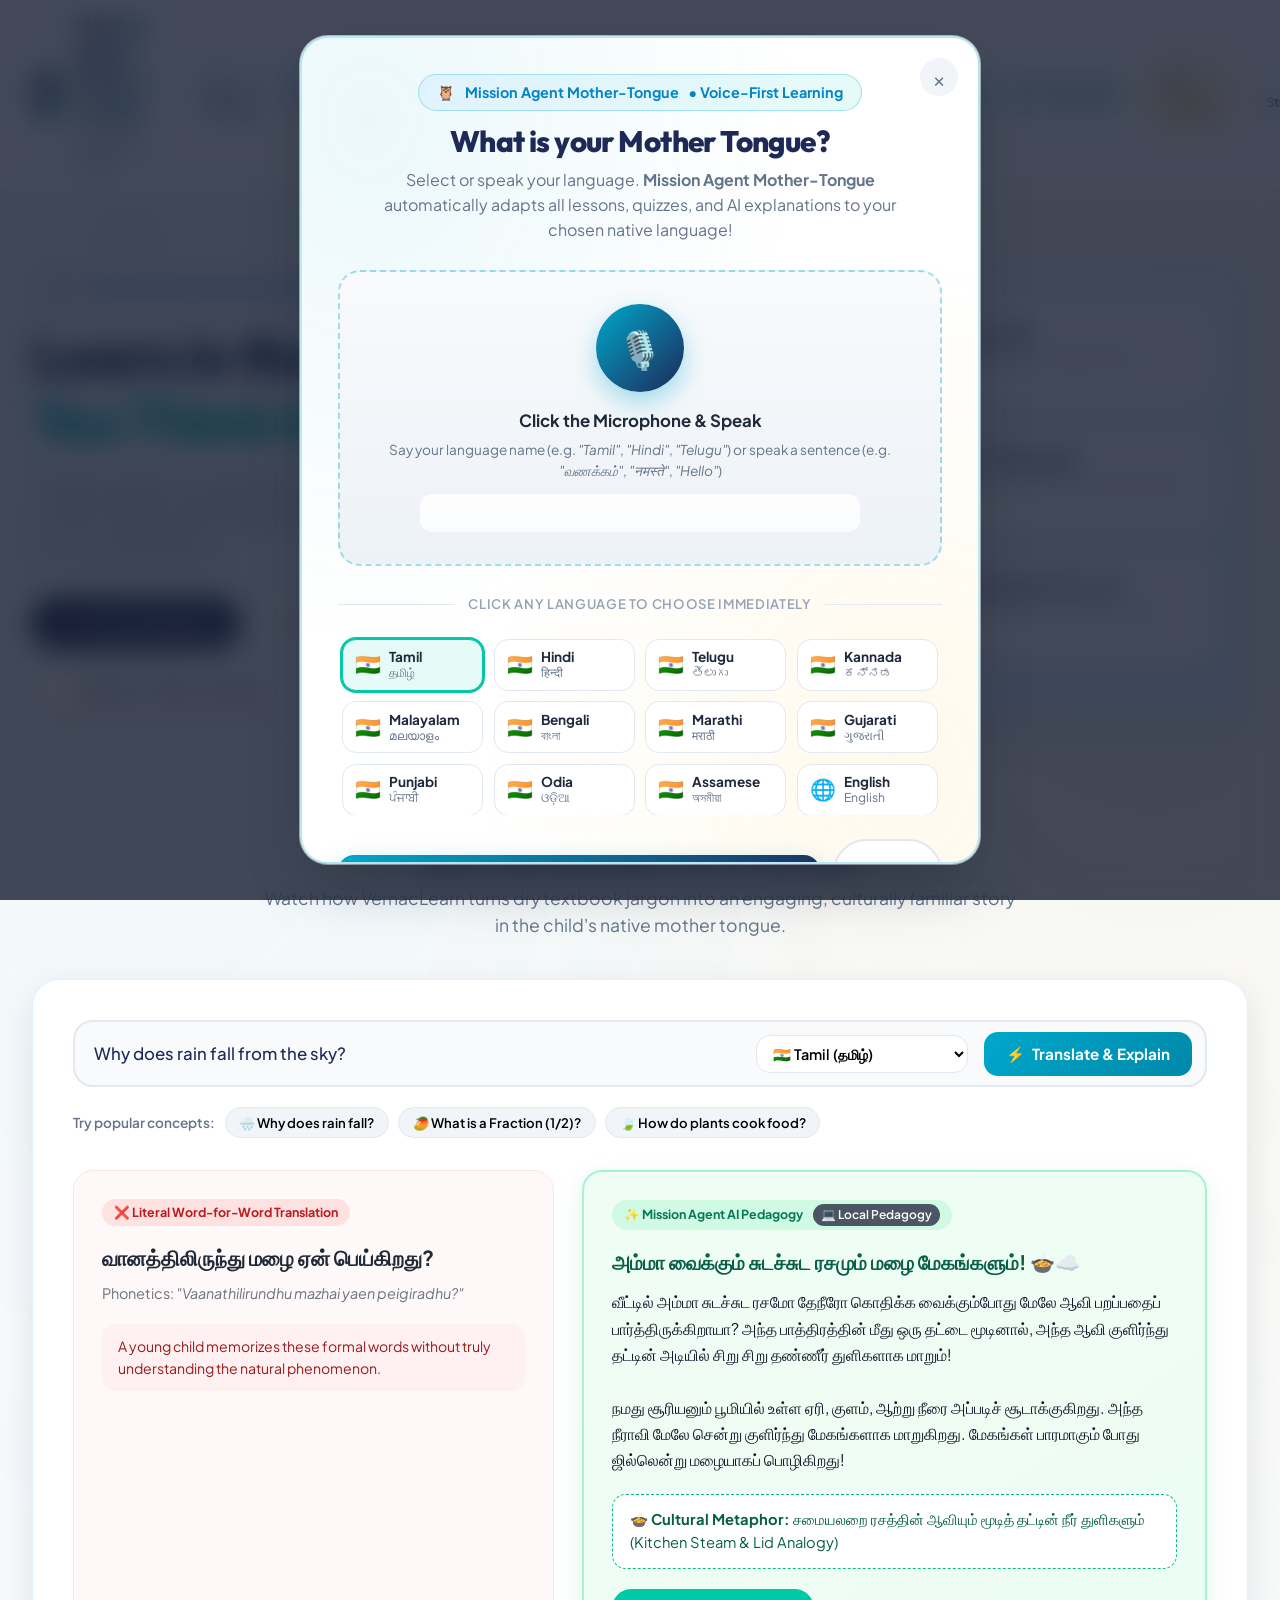
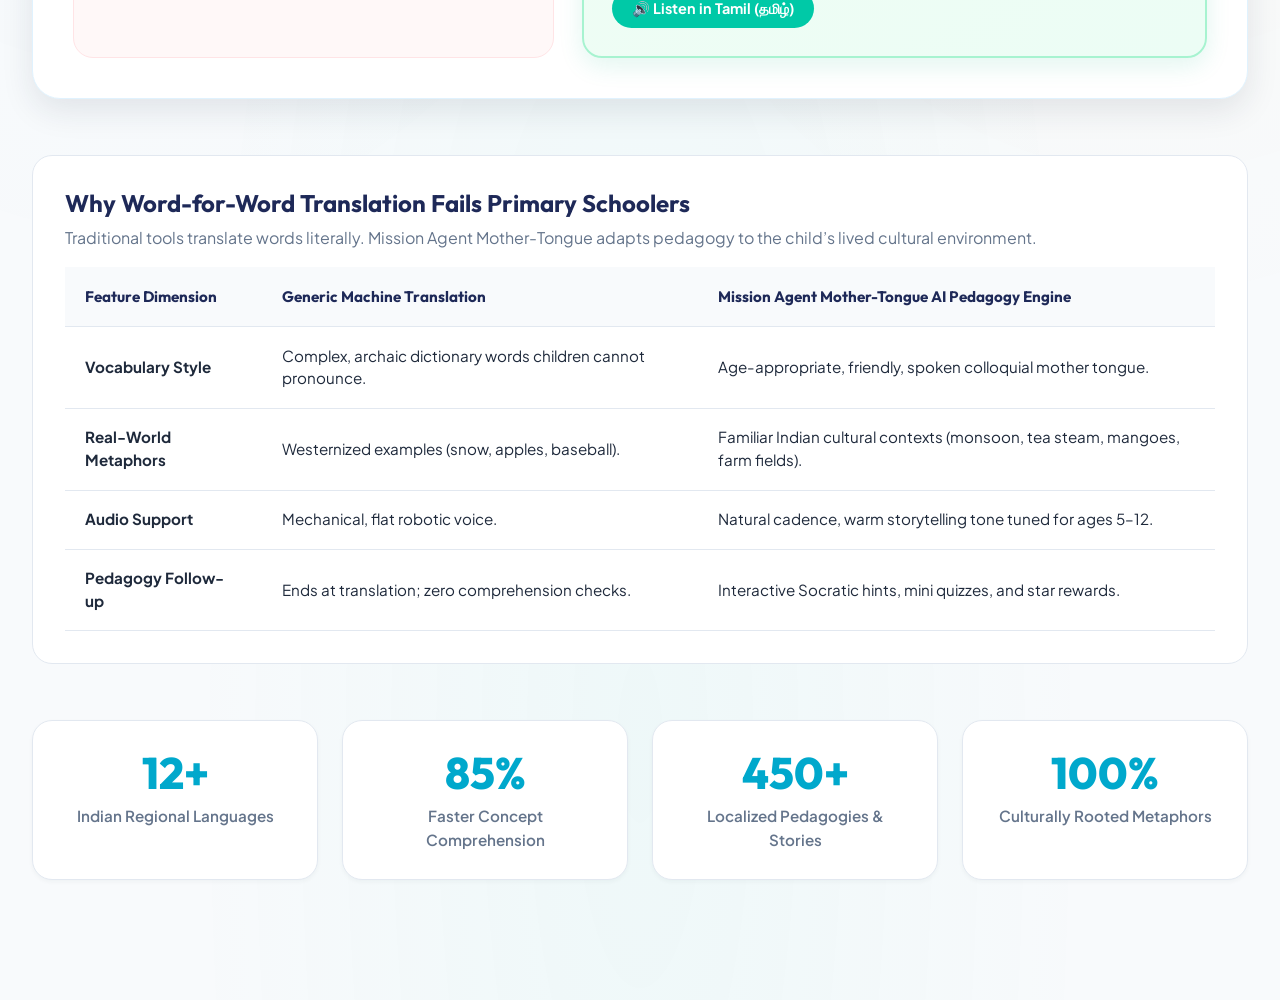
==== Frontend/index.html @ 86f2ba4a "Initial commit of VernacLearn AI platform" ====
<!DOCTYPE html>
<html lang="en">
<head>
  <meta charset="UTF-8">
  <meta name="viewport" content="width=device-width, initial-scale=1.0">
  <title>Mission Agent Mother-Tongue — Learn in the Language You Think In</title>
  <meta name="description" content="AI-powered vernacular education bringing personalized learning into every child's mother tongue.">

  <!-- Design System Fonts -->
  <link rel="preconnect" href="https://fonts.googleapis.com">
  <link rel="preconnect" href="https://fonts.gstatic.com" crossorigin>
  <link href="https://fonts.googleapis.com/css2?family=Outfit:wght@400;500;600;700;800&family=Plus+Jakarta+Sans:wght@400;500;600;700&display=swap" rel="stylesheet">

  <!-- Core Stylesheets -->
  <link rel="stylesheet" href="styles/main.css">
  <link rel="stylesheet" href="styles/components.css">
  <link rel="stylesheet" href="styles/responsive.css">
</head>
<body>

  <!-- ==========================================================================
       1. GLOBAL STICKY NAVBAR
       ========================================================================== -->
  <header class="site-navbar">
    <div class="nav-container">
      
      <!-- Brand Logo -->
      <div class="brand-identity" onclick="window.vernacApp.switchTab('home')">
        <div class="brand-logo-icon">📖</div>
        <div class="brand-text-block">
          <h1>Mission Agent Mother-Tongue</h1>
          <div class="brand-tagline">Learn in the Language You Think In</div>
        </div>
      </div>

      <!-- Center Nav Links -->
      <nav class="nav-center-links">
        <a href="#home" class="nav-link active" data-tab="home">🏠 Home</a>
        <a href="#translate" class="nav-link" data-tab="translate">🌐 AI Translate</a>
        <a href="#tutor" class="nav-link" data-tab="tutor">🦉 Mitra (AI Tutor)</a>
        <a href="#dashboard" class="nav-link" data-tab="dashboard">🎒 Student Hub</a>
        <a href="#teacher" class="nav-link" data-tab="teacher">👩‍🏫 Teacher Hub</a>
        <a href="#parent" class="nav-link" data-tab="parent">👨‍👩‍👧 Parent View</a>
      </nav>

      <!-- Right Controls: Role, Language, Gamification, Demo Button -->
      <div class="nav-right-controls">
        
        <!-- Global Mother Tongue Selector - PROMINENT & HIGH VISIBILITY -->
        <div class="lang-dropdown-wrapper" title="Select Platform Mother Tongue / Language">
          <span class="nav-lang-icon">🌐</span>
          <select id="global-lang-select" class="select-global-lang" title="Choose Your Mother Tongue" aria-label="Select Mother Tongue">
            <option value="ta" selected>🇮🇳 Tamil (தமிழ்)</option>
            <option value="hi">🇮🇳 Hindi (हिन्दी)</option>
            <option value="te">🇮🇳 Telugu (తెలుగు)</option>
            <option value="kn">🇮🇳 Kannada (ಕನ್ನಡ)</option>
            <option value="ml">🇮🇳 Malayalam (മലയാളം)</option>
            <option value="bn">🇮🇳 Bengali (বাংলা)</option>
            <option value="mr">🇮🇳 Marathi (मराठी)</option>
            <option value="gu">🇮🇳 Gujarati (ગુજરાતી)</option>
            <option value="pa">🇮🇳 Punjabi (ਪੰਜਾਬੀ)</option>
            <option value="or">🇮🇳 Odia (ଓଡ଼ିଆ)</option>
            <option value="as">🇮🇳 Assamese (অসমীয়া)</option>
            <option value="en">🌐 English (English)</option>
          </select>
        </div>

        <!-- Mother Tongue Voice Setup Pill -->
        <button id="btn-nav-mother-tongue" class="btn-nav-mt-pill" title="Speak or Choose Your Mother Tongue">
          🎙️ <span id="nav-mt-label">Tamil (தமிழ்)</span>
        </button>

        <!-- Live Full-Stack Backend Connection Pill -->
        <div id="backend-status-indicator" class="status-pill checking" title="Connecting to Mission Agent Mother-Tongue AI Backend...">
          <span class="indicator-dot checking"></span> ⚡ Connecting AI...
        </div>

        <!-- Role Switcher -->
        <div class="role-switcher-group">
          <button class="btn-role-pill active" data-role="student">🎒 Student</button>
          <button class="btn-role-pill" data-role="teacher">👩‍🏫 Teacher</button>
          <button class="btn-role-pill" data-role="parent">👨‍👩‍👧 Parent</button>
        </div>

        <!-- Permanent Secured Host Link Pill -->
        <button id="btn-nav-host-link" class="btn-nav-host-pill" title="View Permanent Secured HTTPS Link & QR Code">
          🔒 <span id="nav-host-label">Secured Link</span>
        </button>

        <!-- Hackathon Golden Demo Pulsing Button -->
        <button class="btn-launch-demo" id="btn-header-demo">
          <span>✨</span> 3-Min Demo
        </button>

      </div>
    </div>
  </header>

  <!-- ==========================================================================
       2. MAIN VIEWPORT CONTAINER
       ========================================================================== -->
  <main class="main-content-viewport">

    <!-- ========================================================================
         VIEW 1: LANDING PAGE & LIVE SANDBOX
         ======================================================================== -->
    <section id="view-home" class="tab-view active">
      
      <!-- Hero Banner -->
      <div class="hero-container">
        <div class="hero-text-content">
          <div class="hero-pill-badge">
            <span>🇮🇳</span> AI-Powered Primary Vernacular Education
          </div>
          <h2 class="hero-title">
            Learn in the Language <br>
            <span class="highlight">You Think In.</span>
          </h2>
          <p class="hero-subheadline">
            Children grasp foundational concepts faster when taught in their mother tongue with familiar cultural metaphors, not cold word-for-word translations.
          </p>

          <div class="hero-cta-group">
            <button class="btn-primary" onclick="window.vernacApp.switchTab('translate')">
              🚀 Try AI Translation
            </button>
            <button class="btn-secondary" onclick="window.vernacApp.switchTab('tutor')">
              🦉 Talk to Mitra AI
            </button>
            <button class="btn-secondary btn-launch-demo">
              ✨ Watch 3-Min Live Demo
            </button>
          </div>
        </div>

        <!-- Hero Visual Floating Cards -->
        <div class="hero-visual-board">
          <div class="hero-float-card">
            <div class="float-icon">☀️</div>
            <div class="float-info">
              <h4>Sunlight ⇄ சூரிய ஒளி</h4>
              <p>Explained with morning kolam & grandma's balcony plants</p>
            </div>
          </div>

          <div class="hero-float-card">
            <div class="float-icon">🍲</div>
            <div class="float-info">
              <h4>Water Cycle ⇄ நீர் சுழற்சி</h4>
              <p>Explained with mother's boiling rasam pot & lid droplets</p>
            </div>
          </div>

          <div class="hero-float-card">
            <div class="float-icon">🥭</div>
            <div class="float-info">
              <h4>Fractions ⇄ பின்னங்கள் (1/2, 1/4)</h4>
              <p>Explained with sharing sweet summer mango slices</p>
            </div>
          </div>
        </div>
      </div>

      <!-- "See Vernacular AI in Action" Live Sandbox -->
      <div class="section-wrapper">
        <div class="section-header">
          <span class="section-tag">Interactive Preview</span>
          <h2>See Vernacular AI in Action</h2>
          <p>Watch how VernacLearn turns dry textbook jargon into an engaging, culturally familiar story in the child's native mother tongue.</p>
        </div>

        <div class="sandbox-wrapper">
          <div class="sandbox-input-bar">
            <input type="text" id="sandbox-input" class="sandbox-input-box" value="Why does rain fall from the sky?" placeholder="Ask any primary science or math question...">
            
            <select id="sandbox-lang-select" class="sandbox-select-lang">
              <option value="ta" selected>🇮🇳 Tamil (தமிழ்)</option>
              <option value="hi">🇮🇳 Hindi (हिन्दी)</option>
              <option value="te">🇮🇳 Telugu (తెలుగు)</option>
              <option value="kn">🇮🇳 Kannada (ಕನ್ನಡ)</option>
              <option value="ml">🇮🇳 Malayalam (മലയാളം)</option>
              <option value="bn">🇮🇳 Bengali (বাংলা)</option>
              <option value="mr">🇮🇳 Marathi (मराठी)</option>
              <option value="gu">🇮🇳 Gujarati (ગુજરાતી)</option>
              <option value="pa">🇮🇳 Punjabi (ਪੰਜਾਬੀ)</option>
              <option value="or">🇮🇳 Odia (ଓଡ଼ିଆ)</option>
              <option value="as">🇮🇳 Assamese (অসমীয়া)</option>
              <option value="en">🌐 English (English)</option>
            </select>

            <button id="btn-sandbox-run" class="btn-sandbox-action">
              <span>⚡</span> Translate & Explain
            </button>
          </div>

          <div class="sandbox-presets-row">
            <span class="preset-label">Try popular concepts:</span>
            <button class="sandbox-preset-chip" data-query="Why does rain fall from the sky?">🌧️ Why does rain fall?</button>
            <button class="sandbox-preset-chip" data-query="What is a fraction?">🥭 What is a Fraction (1/2)?</button>
            <button class="sandbox-preset-chip" data-query="How do plants make food? Photosynthesis">🍃 How do plants cook food?</button>
          </div>

          <!-- Dynamic Comparison Results -->
          <div id="sandbox-result-box">
            <!-- Injected by app.js -->
          </div>
        </div>
      </div>

      <!-- Differences Matrix -->
      <div class="diff-matrix-wrapper">
        <h3 style="font-size: 1.5rem; margin-bottom: 0.5rem; color: var(--color-primary);">
          Why Word-for-Word Translation Fails Primary Schoolers
        </h3>
        <p style="color: var(--text-muted); margin-bottom: 1rem;">
          Traditional tools translate words literally. Mission Agent Mother-Tongue adapts pedagogy to the child’s lived cultural environment.
        </p>

        <table class="diff-table">
          <thead>
            <tr>
              <th>Feature Dimension</th>
              <th>Generic Machine Translation</th>
              <th>Mission Agent Mother-Tongue AI Pedagogy Engine</th>
            </tr>
          </thead>
          <tbody>
            <tr>
              <td><strong>Vocabulary Style</strong></td>
              <td>Complex, archaic dictionary words children cannot pronounce.</td>
              <td>Age-appropriate, friendly, spoken colloquial mother tongue.</td>
            </tr>
            <tr>
              <td><strong>Real-World Metaphors</strong></td>
              <td>Westernized examples (snow, apples, baseball).</td>
              <td>Familiar Indian cultural contexts (monsoon, tea steam, mangoes, farm fields).</td>
            </tr>
            <tr>
              <td><strong>Audio Support</strong></td>
              <td>Mechanical, flat robotic voice.</td>
              <td>Natural cadence, warm storytelling tone tuned for ages 5–12.</td>
            </tr>
            <tr>
              <td><strong>Pedagogy Follow-up</strong></td>
              <td>Ends at translation; zero comprehension checks.</td>
              <td>Interactive Socratic hints, mini quizzes, and star rewards.</td>
            </tr>
          </tbody>
        </table>
      </div>

      <!-- Stats Counters -->
      <div class="stats-counter-strip">
        <div class="stat-metric-card">
          <div class="stat-number">12+</div>
          <div class="stat-label">Indian Regional Languages</div>
        </div>
        <div class="stat-metric-card">
          <div class="stat-number">85%</div>
          <div class="stat-label">Faster Concept Comprehension</div>
        </div>
        <div class="stat-metric-card">
          <div class="stat-number">450+</div>
          <div class="stat-label">Localized Pedagogies & Stories</div>
        </div>
        <div class="stat-metric-card">
          <div class="stat-number">100%</div>
          <div class="stat-label">Culturally Rooted Metaphors</div>
        </div>
      </div>

    </section>


    <!-- ========================================================================
         VIEW 2: AI REAL-TIME TRANSLATION & CULTURAL EXPLAIN STUDIO
         ======================================================================== -->
    <section id="view-translate" class="tab-view">
      <div class="section-header">
        <span class="section-tag">Bilingual Learning Studio</span>
        <h2>AI Real-Time Translation & Pedagogy</h2>
        <p>Type or speak in English or any regional language. Receive instant speech-to-text, translation, and a contextualized pedagogical explanation.</p>
      </div>

      <div class="studio-layout">
        
        <!-- Left: Input Workspace -->
        <div class="studio-input-card">
          <div class="studio-card-toolbar">
            <div>
              <label style="font-size: 0.8rem; font-weight: 700; color: var(--text-muted); display: block;">SOURCE LANGUAGE</label>
              <select id="source-lang-select" class="studio-select">
                <option value="en" selected>🌐 English (English)</option>
                <option value="ta">🇮🇳 Tamil (தமிழ்)</option>
                <option value="hi">🇮🇳 Hindi (हिन्दी)</option>
                <option value="te">🇮🇳 Telugu (తెలుగు)</option>
                <option value="kn">🇮🇳 Kannada (ಕನ್ನಡ)</option>
                <option value="ml">🇮🇳 Malayalam (മലയാളം)</option>
                <option value="bn">🇮🇳 Bengali (বাংলা)</option>
                <option value="mr">🇮🇳 Marathi (मराठी)</option>
                <option value="gu">🇮🇳 Gujarati (ગુજરાતી)</option>
                <option value="pa">🇮🇳 Punjabi (ਪੰਜਾਬੀ)</option>
                <option value="or">🇮🇳 Odia (ଓଡ଼ିଆ)</option>
                <option value="as">🇮🇳 Assamese (অসমীয়া)</option>
              </select>
            </div>
            <span>⇄</span>
            <div>
              <label style="font-size: 0.8rem; font-weight: 700; color: var(--text-muted); display: block;">TARGET MOTHER TONGUE</label>
              <select id="target-lang-select" class="studio-select">
                <option value="ta" selected>🇮🇳 Tamil (தமிழ்)</option>
                <option value="hi">🇮🇳 Hindi (हिन्दी)</option>
                <option value="te">🇮🇳 Telugu (తెలుగు)</option>
                <option value="kn">🇮🇳 Kannada (ಕನ್ನಡ)</option>
                <option value="ml">🇮🇳 Malayalam (മലയാളം)</option>
                <option value="bn">🇮🇳 Bengali (বাংলা)</option>
                <option value="mr">🇮🇳 Marathi (मराठी)</option>
                <option value="gu">🇮🇳 Gujarati (ગુજરાતી)</option>
                <option value="pa">🇮🇳 Punjabi (ਪੰਜਾਬੀ)</option>
                <option value="or">🇮🇳 Odia (ଓଡ଼ିଆ)</option>
                <option value="as">🇮🇳 Assamese (অসমীয়া)</option>
                <option value="en">🌐 English (English)</option>
              </select>
            </div>
          </div>

          <div id="detected-speaker-banner" class="detected-speaker-banner" style="display: none;">
            <span class="pulse-icon">🔍</span>
            <div id="detected-speaker-text">Auto-detecting speaker's language...</div>
          </div>

          <textarea id="translate-input" class="studio-textarea" placeholder="Type or click the microphone to speak in English, Hindi, or any language (e.g. 'Plants need sunlight to grow' or 'வானத்திலிருந்து மழை ஏன் பெய்கிறது?')...">Plants need sunlight to grow.</textarea>

          <div class="studio-actions-row">
            <button id="btn-voice-translate" class="btn-mic-large" title="Speak in Any Language (Auto-Detect)">
              🎙️
            </button>
            <div style="flex: 1; padding: 0 0.5rem;">
              <canvas id="studio-wave-canvas" class="audio-waveform-canvas"></canvas>
            </div>
            <button id="btn-do-translate" class="btn-primary">
              ⚡ Translate & Explain
            </button>
          </div>
        </div>

        <!-- Right: Results Output Workspace -->
        <div id="translate-results-container">
          <!-- Injected dynamically by app.js executeTranslationStudio() -->
        </div>

      </div>

      <!-- ====================================================================
           TWO-PERSON LIVE MIC CONVERSATION BRIDGE
           ==================================================================== -->
      <div class="two-way-voice-bridge">
        <div class="bridge-header">
          <div class="bridge-title-row">
            <div class="bridge-icon-circle">🎙️ ⇄ 🎧</div>
            <div>
              <h3>Two-Person Live Mic Bridge (Teacher ⟷ Student)</h3>
              <p>Speak naturally using microphones. The system auto-identifies the speaker's language and translates to the other person's selected language in real time.</p>
            </div>
          </div>
          <div class="bridge-controls-top">
            <label class="toggle-auto-speak" title="Automatically read translations out loud">
              <input type="checkbox" id="bridge-auto-speak-toggle" checked>
              <span>🔊 Auto-Speak Aloud</span>
            </label>
          </div>
        </div>

        <!-- Two Interactive Microphone Cockpits -->
        <div class="bridge-cockpits-grid">
          
          <!-- Person 1: The Other Person (Teacher / Parent) -->
          <div class="cockpit-card speaker-other" id="cockpit-p1">
            <div class="cockpit-header">
              <div class="speaker-profile">
                <span class="speaker-avatar-circle">👩‍🏫</span>
                <div>
                  <div class="speaker-name">Person 1 (Teacher / Other Person)</div>
                  <div class="detected-lang-pill" id="p1-detected-pill">
                    <span class="indicator-dot online"></span> 🔍 Auto-Detects Language (English / Hindi / etc.)
                  </div>
                </div>
              </div>
            </div>

            <div class="cockpit-body">
              <div class="speech-bubble-preview" id="p1-speech-preview">
                <em>Click mic below and speak in English, Hindi, or any language...</em>
              </div>
            </div>

            <div class="cockpit-footer">
              <button id="btn-p1-mic" class="btn-bridge-mic other-mic">
                <span class="mic-glyph">🎙️</span> Speak (Auto-Detect)
              </button>
              <div class="bridge-wave-wrapper">
                <canvas id="p1-wave-canvas" class="bridge-mini-wave"></canvas>
              </div>
            </div>
          </div>

          <!-- Directional Translation Flow Indicator -->
          <div class="bridge-connector">
            <div class="bridge-flow-badge" id="bridge-flow-indicator">
              ⚡ Live AI Bridge Active
            </div>
            <div class="bridge-arrows">⇄</div>
          </div>

          <!-- Person 2: Student in Selected Mother Tongue -->
          <div class="cockpit-card speaker-student" id="cockpit-p2">
            <div class="cockpit-header">
              <div class="speaker-profile">
                <span class="speaker-avatar-circle">🎒</span>
                <div>
                  <div class="speaker-name">Person 2 (Student / Child)</div>
                  <div class="target-lang-pill" id="p2-target-pill">
                    🇮🇳 Selected: <strong id="p2-lang-label">Tamil (தமிழ்)</strong>
                  </div>
                </div>
              </div>
            </div>

            <div class="cockpit-body">
              <div class="speech-bubble-preview translated" id="p2-speech-preview">
                <em>Translation & audio response will play aloud in student's mother tongue...</em>
              </div>
            </div>

            <div class="cockpit-footer">
              <button id="btn-p2-mic" class="btn-bridge-mic student-mic">
                <span class="mic-glyph">🎙️</span> Reply in Mother Tongue
              </button>
              <div class="bridge-wave-wrapper">
                <canvas id="p2-wave-canvas" class="bridge-mini-wave"></canvas>
              </div>
            </div>
          </div>

        </div>

        <!-- Live Dialogue Chat Stream -->
        <div class="bridge-dialogue-section">
          <div class="dialogue-header">
            <h4>💬 Live Bilingual Dialogue Stream</h4>
            <button class="btn-clear-dialogue" id="btn-clear-dialogue">Clear Dialogue</button>
          </div>
          <div class="dialogue-scroll" id="dialogue-scroll">
            <div class="dialogue-empty-state">
              Tap either microphone above to start a live two-way spoken conversation!
            </div>
          </div>
        </div>

      </div>
    </section>


    <!-- ========================================================================
         VIEW 3: MITRA AI VERNACULAR TUTOR
         ======================================================================== -->
    <section id="view-tutor" class="tab-view">
      <div class="section-header">
        <span class="section-tag">Interactive Companion • 🌐 Any Language In ➔ Mother Tongue Out</span>
        <h2>Meet Mitra (மித்ரா / मित्र) — Your AI Learning Buddy</h2>
        <p>Ask in <strong>ANY language</strong> (English, Hindi, Telugu, etc.) — Mitra automatically converts your question into your selected mother tongue and explains foundational concepts using fun cultural stories.</p>
      </div>

      <div class="tutor-layout">
        
        <!-- Left Mascot Profile & Quick Actions -->
        <div class="tutor-mascot-panel">
          <div id="mitra-mascot-container" class="mascot-avatar mood-greeting">
            🦉
            <div class="mascot-mood-badge">👋</div>
          </div>

          <h3 class="tutor-name">Mitra (நண்பன் மித்ரா)</h3>
          <span class="tutor-badge">Adaptive AI Tutor</span>
          <p class="tutor-bio">“Ask me anything in any language — I will convert it and teach you in your mother tongue with kitchen and village stories!”</p>

          <div class="tutor-action-chips">
            <button class="tutor-chip" data-prompt="Why does rain fall from the sky?">🌧️ Why does rain fall?</button>
            <button class="tutor-chip" data-prompt="How do plants cook their food?">🍃 How do plants make food?</button>
            <button class="tutor-chip" data-prompt="What is a fraction? Explain with mangoes!">🥭 What is a fraction (1/2)?</button>
            <button class="tutor-chip" data-prompt="Give me an easier example from my village!">🥥 Give an easier local example</button>
          </div>
        </div>

        <!-- Right Chat Stream -->
        <div class="tutor-chat-panel">
          <div id="tutor-chat-stream" class="chat-messages-scroll">
            <!-- Messages injected dynamically by tutorChat.js -->
          </div>

          <canvas id="tutor-wave-canvas" class="audio-waveform-canvas" style="height: 24px; margin: 0 1.5rem;"></canvas>

          <div class="tutor-chat-input-bar">
            <button id="btn-tutor-mic" class="btn-mic-large" style="width: 44px; height: 44px; font-size: 1.2rem;" title="Speak in ANY language — converts to your mother tongue!">
              🎙️
            </button>
            <input type="text" id="tutor-input-box" class="tutor-input" placeholder="Ask Mitra in ANY language (English, Hindi, etc.) — converts to your mother tongue!">
            <button id="btn-tutor-send" class="btn-send-tutor" title="Send Question">
              ➔
            </button>
          </div>
        </div>

      </div>
    </section>


    <!-- ========================================================================
         VIEW 4: STUDENT LEARNING DASHBOARD
         ======================================================================== -->
    <section id="view-dashboard" class="tab-view">
      
      <!-- Student Profile Strip -->
      <div class="student-profile-strip">
        <div class="profile-left">
          <div class="profile-avatar-circle">👦🏽</div>
          <div class="profile-info">
            <h3>Aarav Kumar (ஆரவ் குமார்)</h3>
            <div class="profile-meta-pills">
              <span>🎒 Grade: Class 3</span> • 
              <span>🗣️ Mother Tongue: <strong id="dash-mother-tongue">Tamil (தமிழ்)</strong></span> • 
              <span>🏆 Level 4 Explorer</span>
            </div>
          </div>
        </div>

        <div class="profile-stats-group">
          <div class="stat-bubble">
            <div class="num" style="color: #FFB800;">🔥 5</div>
            <div class="label">Day Streak</div>
          </div>
          <div class="stat-bubble">
            <div class="num" style="color: #60A5FA;">⭐ <span class="nav-star-count">140</span></div>
            <div class="label">Stars Earned</div>
          </div>
          <div class="stat-bubble">
            <div class="num" style="color: #34D399;">🎖️ 6</div>
            <div class="label">Badges</div>
          </div>
        </div>
      </div>

      <!-- Minigame Match-the-Pair -->
      <div id="minigame-container"></div>

      <!-- Subjects Progress Cards -->
      <div class="section-header" style="text-align: left; margin-bottom: 1.5rem;">
        <h3>My Subjects in Mother Tongue</h3>
        <p>All core topics aligned with regional curriculum standards.</p>
      </div>

      <div id="dashboard-subjects-grid" class="subjects-grid">
        <!-- Rendered by app.js -->
      </div>

      <!-- Badges Showcase -->
      <div class="badges-container">
        <h3>My Unlocked Badges 🏆</h3>
        <p style="color: var(--text-muted); font-size: 0.9rem;">Rewards earned through voice questions and vernacular understanding.</p>
        <div id="dashboard-badges-grid" class="badges-grid">
          <!-- Rendered by app.js -->
        </div>
      </div>

    </section>


    <!-- ========================================================================
         VIEW 5: TEACHER HUB & AI LESSON GENERATOR
         ======================================================================== -->
    <section id="view-teacher" class="tab-view">
      <div class="section-header">
        <span class="section-tag">Teacher Co-Pilot</span>
        <h2>AI Vernacular Lesson Generator & Classroom Hub</h2>
        <p>Empower teachers to instantly transform textbook topics into localized lesson plans, mother-tongue glossaries, and zero-cost classroom activities.</p>
      </div>

      <div class="teacher-workspace-layout">
        
        <!-- Left: Generator Form -->
        <div class="teacher-form-card">
          <h3 style="margin-bottom: 1.25rem;">📝 Generate Localized Lesson</h3>

          <div class="form-field">
            <label>Topic / Concept</label>
            <input type="text" id="teacher-topic-input" value="The Water Cycle" placeholder="e.g. The Water Cycle, Fractions, Plants...">
          </div>

          <div class="form-field">
            <label>Target Grade</label>
            <select id="teacher-grade-select">
              <option value="Class 1">Class 1 (Age 6)</option>
              <option value="Class 2">Class 2 (Age 7)</option>
              <option value="Class 3">Class 3 (Age 8)</option>
              <option value="Class 4" selected>Class 4 (Age 9)</option>
              <option value="Class 5">Class 5 (Age 10)</option>
            </select>
          </div>

          <div class="form-field">
            <label>Instruction Medium / Mother Tongue</label>
            <select id="teacher-lesson-lang"></select>
          </div>

          <div class="form-field">
            <label>Difficulty Level</label>
            <select id="teacher-diff-select">
              <option value="Beginner" selected>Beginner (Story-first, visual)</option>
              <option value="Intermediate">Intermediate (Hands-on experiments)</option>
              <option value="Advanced">Advanced (Scientific terminology)</option>
            </select>
          </div>

          <div class="form-field">
            <label>Regional Cultural Anchor / Context</label>
            <input type="text" id="teacher-context-input" value="Local Vaigai river & household kitchen pots" placeholder="e.g. Village market, river, monsoon festival...">
          </div>

          <button id="btn-generate-lesson" class="btn-generate-lesson">
            ✨ Generate Complete Lesson Plan
          </button>
        </div>

        <!-- Right: Lesson Plan Output Studio -->
        <div id="teacher-lesson-output">
          <!-- Populated by app.js generateTeacherLesson() -->
        </div>

      </div>

      <!-- Classroom Diagnostics & Heatmap -->
      <div class="teacher-analytics-section">
        <div class="analytics-card">
          <h3 style="margin-bottom: 1rem;">📊 Class Language Distribution (34 Students)</h3>
          <div id="teacher-lang-chart"></div>
        </div>

        <div class="analytics-card">
          <h3 style="margin-bottom: 1rem;">⚠️ Frequently Misunderstood Concepts Heatmap</h3>
          <div id="teacher-misconceptions-list"></div>
        </div>
      </div>

    </section>


    <!-- ========================================================================
         VIEW 6: PARENT PORTAL
         ======================================================================== -->
    <section id="view-parent" class="tab-view">
      <div class="section-header">
        <span class="section-tag">Family Learning Bridge</span>
        <h2>Parent View — Ammā & Appā Portal</h2>
        <p>Simple, visual, low-cognitive-load insights into what your child understood today, plus easy conversational dinner questions.</p>
      </div>

      <div id="parent-dashboard-content">
        <!-- Rendered by app.js renderParentDashboard() -->
      </div>
    </section>

  </main>

  <!-- ==========================================================================
       MOTHER-TONGUE FIRST VOICE ONBOARDING MODAL
       ========================================================================== -->
  <div id="modal-mother-tongue-first" class="onboarding-modal-overlay active" role="dialog" aria-modal="true">
    <div class="onboarding-modal-content">
      <button class="modal-close-corner" id="btn-close-onboarding" title="Skip to Website">&times;</button>
      
      <!-- Modal Header -->
      <div class="onboarding-header-group">
        <div class="onboarding-mascot-badge">
          <span>🦉</span> <strong>Mission Agent Mother-Tongue</strong> • Voice-First Learning
        </div>
        <h2 class="onboarding-title">What is your Mother Tongue?</h2>
        <p class="onboarding-subtitle">
          Select or speak your language. <strong>Mission Agent Mother-Tongue</strong> automatically adapts all lessons, quizzes, and AI explanations to your chosen native language!
        </p>
      </div>

      <!-- Step 1: Speak Your Language -->
      <div id="onboarding-step-1">
        <!-- Microphone Radar Box -->
        <div class="onboarding-mic-stage">
          <div class="mic-radar-anchor">
            <button id="btn-onboarding-mic" class="btn-onboarding-mic" title="Click to Speak in Any Language">
              🎙️
            </button>
            <div class="mic-radar-ring"></div>
          </div>
          <div class="onboarding-mic-hint" id="onboarding-mic-hint">Click the Microphone & Speak</div>
          <div class="onboarding-mic-subhint" id="onboarding-mic-subhint">
            Say your language name (e.g. <em>"Tamil"</em>, <em>"Hindi"</em>, <em>"Telugu"</em>) or speak a sentence (e.g. <em>"வணக்கம்"</em>, <em>"नमस्ते"</em>, <em>"Hello"</em>)
          </div>
          <canvas id="onboarding-wave-canvas" class="onboarding-wave-canvas"></canvas>
        </div>

        <!-- Detected Language Spotlight Banner -->
        <div id="onboarding-detected-banner" class="detected-language-spotlight" style="display: none;">
          <div class="detected-row-top">
            <div class="detected-flag-title">
              <span class="detected-flag-circle" id="onboarding-detected-flag">🇮🇳</span>
              <div>
                <span class="detected-name-main" id="onboarding-detected-name">Tamil</span>
                <span class="detected-native-script" id="onboarding-detected-native">(தமிழ்)</span>
              </div>
            </div>
            <span class="detected-confidence-badge" id="onboarding-detected-confidence">99% Confidence</span>
          </div>
          <div class="detected-transcript-quote">
            🗣️ <strong>Heard:</strong> "<span id="onboarding-detected-transcript"></span>"
          </div>
          <div class="detected-script-tag" id="onboarding-detected-script">
            Script: Indic Native Script (Tamil)
          </div>
        </div>

        <!-- Or Select Below -->
        <div class="onboarding-divider">
          <span>Click Any Language to Choose Immediately</span>
        </div>

        <div class="onboarding-lang-grid" id="onboarding-lang-grid">
          <button class="btn-lang-choice selected" data-code="ta">
            <span class="lang-choice-flag">🇮🇳</span>
            <div class="lang-choice-names">
              <span class="lang-choice-eng">Tamil</span>
              <span class="lang-choice-native">தமிழ்</span>
            </div>
          </button>
          <button class="btn-lang-choice" data-code="hi">
            <span class="lang-choice-flag">🇮🇳</span>
            <div class="lang-choice-names">
              <span class="lang-choice-eng">Hindi</span>
              <span class="lang-choice-native">हिन्दी</span>
            </div>
          </button>
          <button class="btn-lang-choice" data-code="te">
            <span class="lang-choice-flag">🇮🇳</span>
            <div class="lang-choice-names">
              <span class="lang-choice-eng">Telugu</span>
              <span class="lang-choice-native">తెలుగు</span>
            </div>
          </button>
          <button class="btn-lang-choice" data-code="kn">
            <span class="lang-choice-flag">🇮🇳</span>
            <div class="lang-choice-names">
              <span class="lang-choice-eng">Kannada</span>
              <span class="lang-choice-native">ಕನ್ನಡ</span>
            </div>
          </button>
          <button class="btn-lang-choice" data-code="ml">
            <span class="lang-choice-flag">🇮🇳</span>
            <div class="lang-choice-names">
              <span class="lang-choice-eng">Malayalam</span>
              <span class="lang-choice-native">മലയാളം</span>
            </div>
          </button>
          <button class="btn-lang-choice" data-code="bn">
            <span class="lang-choice-flag">🇮🇳</span>
            <div class="lang-choice-names">
              <span class="lang-choice-eng">Bengali</span>
              <span class="lang-choice-native">বাংলা</span>
            </div>
          </button>
          <button class="btn-lang-choice" data-code="mr">
            <span class="lang-choice-flag">🇮🇳</span>
            <div class="lang-choice-names">
              <span class="lang-choice-eng">Marathi</span>
              <span class="lang-choice-native">मराठी</span>
            </div>
          </button>
          <button class="btn-lang-choice" data-code="gu">
            <span class="lang-choice-flag">🇮🇳</span>
            <div class="lang-choice-names">
              <span class="lang-choice-eng">Gujarati</span>
              <span class="lang-choice-native">ગુજરાતી</span>
            </div>
          </button>
          <button class="btn-lang-choice" data-code="pa">
            <span class="lang-choice-flag">🇮🇳</span>
            <div class="lang-choice-names">
              <span class="lang-choice-eng">Punjabi</span>
              <span class="lang-choice-native">ਪੰਜਾਬੀ</span>
            </div>
          </button>
          <button class="btn-lang-choice" data-code="or">
            <span class="lang-choice-flag">🇮🇳</span>
            <div class="lang-choice-names">
              <span class="lang-choice-eng">Odia</span>
              <span class="lang-choice-native">ଓଡ଼ିଆ</span>
            </div>
          </button>
          <button class="btn-lang-choice" data-code="as">
            <span class="lang-choice-flag">🇮🇳</span>
            <div class="lang-choice-names">
              <span class="lang-choice-eng">Assamese</span>
              <span class="lang-choice-native">অসমীয়া</span>
            </div>
          </button>
          <button class="btn-lang-choice" data-code="en">
            <span class="lang-choice-flag">🌐</span>
            <div class="lang-choice-names">
              <span class="lang-choice-eng">English</span>
              <span class="lang-choice-native">English</span>
            </div>
          </button>
        </div>

        <div style="display: flex; gap: 0.8rem; margin-top: 1.25rem;">
          <button id="btn-confirm-mother-tongue" class="btn-enter-platform" style="flex: 1;">
            <span>✨</span> Apply <span id="onboarding-confirm-lang-name">Tamil (தமிழ்)</span> & Explore
          </button>
          <button id="btn-quick-close-onboarding" class="btn-secondary" style="padding: 0.85rem 1.4rem; font-weight: 700; border-radius: var(--radius-pill); cursor: pointer;">
            Close ✕
          </button>
        </div>
      </div>

      <!-- Step 2: Immediate Mother-Tongue Interaction & Output -->
      <div id="onboarding-step-2" style="display: none;">
        <div class="onboarding-step-interaction">
          <!-- Mitra Welcome in Mother Tongue -->
          <div class="mitra-welcome-bubble">
            <div class="mitra-avatar-circle">🦉</div>
            <div style="flex: 1;">
              <div class="mitra-greeting-text" id="mitra-onboarding-greeting">
                வணக்கம்! உங்கள் தாய்மொழி தமிழ் தேர்ந்தெடுக்கப்பட்டது. என்னிடம் எதையும் கேளுங்கள்!
              </div>
              <button class="btn-replay-greeting" id="btn-replay-greeting">
                🔊 Listen Again
              </button>
            </div>
          </div>

          <!-- Ask a Question in Mother Tongue -->
          <label style="font-size: 0.85rem; font-weight: 700; color: #1E293B; display: block; margin-bottom: 0.5rem;">
            🎙️ Ask Mitra any question in your mother tongue:
          </label>
          <div class="interaction-input-row">
            <button id="btn-interaction-mic" class="btn-interaction-mic" title="Speak question">
              🎙️
            </button>
            <input type="text" id="interaction-input-box" class="interaction-input-box" placeholder="Ask in your mother tongue or English...">
            <button id="btn-interaction-submit" class="btn-interaction-submit">
              Ask ➔
            </button>
          </div>

          <!-- Suggested Quick Topics in Mother Tongue -->
          <div class="onboarding-preset-chips" id="onboarding-preset-chips">
            <!-- Chips generated dynamically in selected language -->
          </div>

          <!-- Pedagogical Output Box (Generated by AI) -->
          <div id="onboarding-output-box" class="onboarding-output-box" style="display: none;">
            <div class="output-pedagogy-title" id="output-pedagogy-title"></div>
            <div class="output-metaphor-bubble" id="output-metaphor-bubble"></div>
            <div class="output-explanation-text" id="output-explanation-text"></div>
            <div class="output-actions-row">
              <button class="btn-read-aloud-mt" id="btn-read-aloud-mt">
                🔊 Read Aloud in Mother Tongue
              </button>
              <span style="font-size: 0.8rem; color: #78350F; font-weight: 700;" id="output-quiz-prompt">
                ⭐ Star Reward Unlocked!
              </span>
            </div>
          </div>
        </div>

        <button id="btn-finish-onboarding" class="btn-enter-platform">
          🚀 Enter Mission Agent Mother-Tongue with <span id="onboarding-final-lang-name">Tamil</span> ➔
        </button>
      </div>

    </div>
  </div>

  <!-- ==========================================================================
       PERMANENT SECURED HOST LINK MODAL
       ========================================================================== -->
  <div id="modal-host-link" class="onboarding-modal-overlay" role="dialog" aria-modal="true">
    <div class="host-modal-content">
      <button class="modal-close-corner" id="btn-close-host-modal">&times;</button>
      
      <div class="host-badge-header">
        <span>🔒</span> SSL / TLS 1.3 End-to-End Encrypted Host
      </div>
      <h3 style="font-size: 1.5rem; color: #1E2958; margin-bottom: 0.4rem;">Permanent Secured Host Link</h3>
      <p style="color: #64748B; font-size: 0.9rem;">
        This secured HTTPS host allows seamless voice input and microphone access from any mobile phone, tablet, or remote PC worldwide.
      </p>

      <div class="host-url-box">
        <input type="text" id="modal-host-url-input" class="host-url-input" readonly value="https://...">
        <button id="btn-copy-host-link" class="btn-copy-host">📋 Copy Link</button>
      </div>

      <!-- Live QR Code for Instant Mobile Phone Testing -->
      <div class="qr-code-wrapper">
        <img id="host-qr-code-img" class="qr-code-img" src="" alt="Scan QR to open VernacLearn on Phone">
        <span style="font-size: 0.78rem; font-weight: 700; color: #64748B;">📱 Scan to test microphone on smartphone</span>
      </div>

      <div class="host-features-grid">
        <div class="host-feat-item">
          <span>🎙️</span> <strong>Microphone:</strong> Enabled & Verified
        </div>
        <div class="host-feat-item">
          <span>🛡️</span> <strong>TLS 1.3:</strong> Cloudflare Zero-Trust
        </div>
        <div class="host-feat-item">
          <span>⚡</span> <strong>Backend:</strong> REST APIs Active
        </div>
        <div class="host-feat-item">
          <span>🌐</span> <strong>Global CDN:</strong> Anycast Edge
        </div>
      </div>

      <div class="host-permanent-guide-callout">
        💡 <strong>Permanent Setup Tip:</strong> Double-click <code>start_permanent_host.bat</code> or run <code>.\start_permanent_host.ps1</code> to launch both the full-stack server and Cloudflare tunnel anytime.
      </div>
    </div>
  </div>

  <!-- ==========================================================================
       3. MODULAR SCRIPT IMPORTS
       ========================================================================== -->
  <script type="module" src="js/app.js"></script>

</body>
</html>
---- Frontend/styles/main.css ----
/* ==========================================================================
   VernacLearn Design System - Core Tokens, Base Styles & Navigation
   ========================================================================== */

@import url('https://fonts.googleapis.com/css2?family=Outfit:wght@400;500;600;700;800&family=Plus+Jakarta+Sans:wght@400;500;600;700&display=swap');

:root {
  /* Brand Palette */
  --color-primary: #1E2958;         /* Deep Indic Indigo */
  --color-primary-light: #2D3E82;
  --color-accent: #00A8CC;          /* Bright Sky Cyan */
  --color-accent-soft: #E0F7FA;
  --color-warm-amber: #FFB800;      /* Mango / Marigold Yellow */
  --color-warm-orange: #FF7A00;
  --color-coral: #FF6B6B;           /* Playful Coral */
  --color-emerald: #00C9A7;         /* Fresh Meadow Green */
  --color-emerald-light: #E6FBF7;
  --color-purple: #845EC2;
  
  /* Background & Surface */
  --bg-page: #F8FAFC;
  --bg-surface: #FFFFFF;
  --bg-surface-glass: rgba(255, 255, 255, 0.88);
  --bg-card-subtle: #F1F5F9;

  /* Typography Colors */
  --text-main: #1E293B;
  --text-muted: #64748B;
  --text-light: #94A3B8;
  --text-on-dark: #FFFFFF;

  /* Borders & Shadows */
  --border-subtle: #E2E8F0;
  --border-focus: #00A8CC;
  --shadow-sm: 0 2px 4px rgba(30, 41, 59, 0.04);
  --shadow-md: 0 6px 16px rgba(30, 41, 59, 0.07);
  --shadow-lg: 0 12px 32px rgba(30, 41, 59, 0.1);
  --shadow-glow: 0 0 20px rgba(0, 168, 204, 0.25);

  /* Geometry & Radii */
  --radius-sm: 8px;
  --radius-md: 14px;
  --radius-lg: 20px;
  --radius-xl: 28px;
  --radius-pill: 9999px;

  /* Fonts */
  --font-family-heading: 'Outfit', -apple-system, BlinkMacSystemFont, 'Segoe UI', Roboto, sans-serif;
  --font-family-body: 'Plus Jakarta Sans', -apple-system, BlinkMacSystemFont, 'Segoe UI', Roboto, sans-serif;
}

/* Reset & Box Sizing */
*, *::before, *::after {
  box-sizing: border-box;
  margin: 0;
  padding: 0;
}

html {
  font-size: 16px;
  scroll-behavior: smooth;
}

body {
  font-family: var(--font-family-body);
  background-color: var(--bg-page);
  color: var(--text-main);
  line-height: 1.55;
  min-height: 100vh;
  overflow-x: hidden;
  position: relative;
  background-image: 
    radial-gradient(at 10% 10%, rgba(0, 168, 204, 0.04) 0px, transparent 50%),
    radial-gradient(at 90% 15%, rgba(255, 184, 0, 0.05) 0px, transparent 50%),
    radial-gradient(at 50% 90%, rgba(0, 201, 167, 0.04) 0px, transparent 50%);
}

h1, h2, h3, h4, h5, h6 {
  font-family: var(--font-family-heading);
  color: var(--color-primary);
  font-weight: 700;
  line-height: 1.25;
}

button, input, select, textarea {
  font-family: inherit;
  font-size: inherit;
}

/* ==========================================================================
   Global Navbar
   ========================================================================== */
.site-navbar {
  position: sticky;
  top: 0;
  z-index: 1000;
  background: var(--bg-surface-glass);
  backdrop-filter: blur(14px);
  -webkit-backdrop-filter: blur(14px);
  border-bottom: 1px solid var(--border-subtle);
  padding: 0.75rem 2rem;
  box-shadow: var(--shadow-sm);
}

.nav-container {
  max-width: 1440px;
  margin: 0 auto;
  display: flex;
  align-items: center;
  justify-content: space-between;
  gap: 1.5rem;
}

/* Brand Identity */
.brand-identity {
  display: flex;
  align-items: center;
  gap: 0.75rem;
  text-decoration: none;
  cursor: pointer;
}

.brand-logo-icon {
  width: 44px;
  height: 44px;
  background: linear-gradient(135deg, var(--color-primary), var(--color-accent));
  border-radius: var(--radius-md);
  display: flex;
  align-items: center;
  justify-content: center;
  font-size: 1.5rem;
  color: #fff;
  box-shadow: 0 4px 12px rgba(0, 168, 204, 0.25);
}

.brand-text-block h1 {
  font-size: 1.35rem;
  font-weight: 800;
  letter-spacing: -0.02em;
  background: linear-gradient(120deg, var(--color-primary), var(--color-accent));
  -webkit-background-clip: text;
  -webkit-text-fill-color: transparent;
}

.brand-tagline {
  font-size: 0.75rem;
  color: var(--text-muted);
  font-weight: 600;
}

/* Center Nav Links */
.nav-center-links {
  display: flex;
  align-items: center;
  gap: 0.5rem;
  list-style: none;
}

.nav-link {
  display: inline-flex;
  align-items: center;
  gap: 0.4rem;
  padding: 0.55rem 0.9rem;
  color: var(--text-muted);
  text-decoration: none;
  font-size: 0.92rem;
  font-weight: 600;
  border-radius: var(--radius-pill);
  transition: all 0.2s ease;
}

.nav-link:hover {
  color: var(--color-primary);
  background: var(--bg-card-subtle);
}

.nav-link.active {
  color: var(--color-primary);
  background: #E8F4FD;
  font-weight: 700;
}

/* Right Controls */
.nav-right-controls {
  display: flex;
  align-items: center;
  gap: 0.85rem;
}

/* Role Switcher Pills */
.role-switcher-group {
  display: flex;
  background: var(--bg-card-subtle);
  padding: 0.25rem;
  border-radius: var(--radius-pill);
  border: 1px solid var(--border-subtle);
}

.btn-role-pill {
  border: none;
  background: transparent;
  padding: 0.4rem 0.75rem;
  border-radius: var(--radius-pill);
  font-size: 0.8rem;
  font-weight: 600;
  color: var(--text-muted);
  cursor: pointer;
  display: flex;
  align-items: center;
  gap: 0.3rem;
  transition: all 0.2s ease;
}

.btn-role-pill.active {
  background: var(--bg-surface);
  color: var(--color-primary);
  box-shadow: 0 2px 6px rgba(0,0,0,0.06);
  font-weight: 700;
}

/* Language Selector Dropdown - High Visibility */
.lang-dropdown-wrapper {
  position: relative;
  display: inline-flex;
  align-items: center;
  gap: 0.35rem;
  background: #F0FDF4;
  border: 2px solid #00A8CC;
  border-radius: var(--radius-pill);
  padding: 0.25rem 0.6rem;
  box-shadow: 0 2px 8px rgba(0, 168, 204, 0.15);
  transition: all 0.2s ease;
  z-index: 10;
}

.lang-dropdown-wrapper:hover {
  border-color: #00C9A7;
  box-shadow: 0 4px 12px rgba(0, 201, 167, 0.25);
  background: #FFFFFF;
}

.nav-lang-icon {
  font-size: 1.1rem;
  line-height: 1;
}

.select-global-lang {
  appearance: none;
  background: transparent;
  border: none;
  padding: 0.35rem 1.6rem 0.35rem 0.25rem;
  font-size: 0.9rem;
  font-weight: 700;
  color: #0F172A;
  cursor: pointer;
  outline: none;
  background-image: url("data:image/svg+xml;charset=US-ASCII,%3Csvg%20xmlns%3D%22http%3A%2F%2Fwww.w3.org%2F2000%2Fsvg%22%20width%3D%2214%22%20height%3D%2214%22%20viewBox%3D%220%200%2024%2024%22%20fill%3D%22none%22%20stroke%3D%22%230E7490%22%20stroke-width%3D%223%22%20stroke-linecap%3D%22round%22%20stroke-linejoin%3D%22round%22%3E%3Cpolyline%20points%3D%226%209%2012%2015%2018%209%22%3E%3C%2Fpolyline%3E%3C%2Fsvg%3E");
  background-repeat: no-repeat;
  background-position: right 0.2rem center;
}

.select-global-lang:focus {
  outline: none;
}

/* Stats Badges */
.nav-stat-chip {
  display: flex;
  align-items: center;
  gap: 0.35rem;
  background: #FFF7ED;
  border: 1px solid #FFEDD5;
  padding: 0.4rem 0.75rem;
  border-radius: var(--radius-pill);
  font-size: 0.82rem;
  font-weight: 700;
  color: #C2410C;
}

.nav-stat-chip.stars-chip {
  background: #FEFCE8;
  border-color: #FEF08A;
  color: #A16207;
}

/* Hackathon Pulsing CTA */
.btn-launch-demo {
  background: linear-gradient(135deg, #FF6B6B, #FF8E53);
  color: #FFF;
  border: none;
  padding: 0.5rem 1.1rem;
  border-radius: var(--radius-pill);
  font-size: 0.85rem;
  font-weight: 700;
  cursor: pointer;
  display: flex;
  align-items: center;
  gap: 0.4rem;
  box-shadow: 0 4px 14px rgba(255, 107, 107, 0.35);
  animation: pulseGlow 2.5s infinite;
  transition: transform 0.2s ease;
}

.btn-launch-demo:hover {
  transform: translateY(-2px);
}

@keyframes pulseGlow {
  0%, 100% { box-shadow: 0 0 0 0 rgba(255, 107, 107, 0.4); }
  50% { box-shadow: 0 0 0 10px rgba(255, 107, 107, 0); }
}

/* ==========================================================================
   Master Tab Views Architecture
   ========================================================================== */
.main-content-viewport {
  max-width: 1440px;
  margin: 0 auto;
  padding: 1.5rem 2rem 4rem 2rem;
}

.tab-view {
  display: none;
  animation: fadeInView 0.35s ease forwards;
}

.tab-view.active {
  display: block;
}

@keyframes fadeInView {
  from { opacity: 0; transform: translateY(8px); }
  to { opacity: 1; transform: translateY(0); }
}

/* Container Utilities */
.section-wrapper {
  margin-bottom: 3.5rem;
}

.section-header {
  text-align: center;
  max-width: 760px;
  margin: 0 auto 2.5rem auto;
}

.section-tag {
  display: inline-block;
  background: var(--color-accent-soft);
  color: #0284C7;
  font-size: 0.8rem;
  font-weight: 700;
  text-transform: uppercase;
  letter-spacing: 0.05em;
  padding: 0.3rem 0.85rem;
  border-radius: var(--radius-pill);
  margin-bottom: 0.75rem;
}

.section-header h2 {
  font-size: 2.25rem;
  margin-bottom: 0.75rem;
}

.section-header p {
  font-size: 1.1rem;
  color: var(--text-muted);
}
---- Frontend/styles/components.css ----
/* ==========================================================================
   VernacLearn Components - Cards, Interactive Studios, Mascot & Modals
   ========================================================================== */

/* ==========================================================================
   1. LANDING PAGE & HERO
   ========================================================================== */
.hero-container {
  display: grid;
  grid-template-columns: 1.15fr 0.85fr;
  gap: 3rem;
  align-items: center;
  padding: 3rem 0 4rem 0;
}

.hero-pill-badge {
  display: inline-flex;
  align-items: center;
  gap: 0.5rem;
  background: #EFF6FF;
  border: 1px solid #DBEAFE;
  padding: 0.4rem 1rem;
  border-radius: var(--radius-pill);
  color: #1D4ED8;
  font-size: 0.85rem;
  font-weight: 700;
  margin-bottom: 1.25rem;
}

.hero-title {
  font-size: 3.5rem;
  font-weight: 800;
  letter-spacing: -0.03em;
  color: var(--color-primary);
  line-height: 1.15;
  margin-bottom: 1.25rem;
}

.hero-title .highlight {
  background: linear-gradient(120deg, #00A8CC, #00C9A7);
  -webkit-background-clip: text;
  -webkit-text-fill-color: transparent;
}

.hero-subheadline {
  font-size: 1.2rem;
  color: var(--text-muted);
  line-height: 1.6;
  margin-bottom: 2rem;
  max-width: 580px;
}

.hero-cta-group {
  display: flex;
  align-items: center;
  gap: 1rem;
  flex-wrap: wrap;
}

.btn-primary {
  background: linear-gradient(135deg, var(--color-primary), #2B3467);
  color: #FFF;
  border: none;
  padding: 0.85rem 1.8rem;
  border-radius: var(--radius-pill);
  font-size: 1rem;
  font-weight: 700;
  cursor: pointer;
  box-shadow: 0 8px 20px rgba(30, 41, 88, 0.25);
  transition: all 0.2s ease;
  display: inline-flex;
  align-items: center;
  gap: 0.5rem;
}

.btn-primary:hover {
  transform: translateY(-2px);
  box-shadow: 0 12px 24px rgba(30, 41, 88, 0.35);
}

.btn-secondary {
  background: #FFF;
  color: var(--color-primary);
  border: 2px solid var(--border-subtle);
  padding: 0.8rem 1.6rem;
  border-radius: var(--radius-pill);
  font-size: 1rem;
  font-weight: 700;
  cursor: pointer;
  transition: all 0.2s ease;
}

.btn-secondary:hover {
  background: var(--bg-card-subtle);
  border-color: var(--color-accent);
}

/* Hero Right Floating Visual Cards */
.hero-visual-board {
  position: relative;
  background: linear-gradient(145deg, #EFF6FF, #E0F2FE);
  border-radius: var(--radius-xl);
  padding: 2.5rem 2rem;
  border: 1px solid rgba(255, 255, 255, 0.8);
  box-shadow: var(--shadow-lg);
  overflow: hidden;
}

.hero-float-card {
  background: #FFF;
  border-radius: var(--radius-lg);
  padding: 1.25rem 1.5rem;
  box-shadow: var(--shadow-md);
  margin-bottom: 1.25rem;
  display: flex;
  align-items: center;
  gap: 1rem;
  animation: floatCard 4s ease-in-out infinite alternate;
}

.hero-float-card:nth-child(2) {
  animation-delay: 2s;
  margin-left: 1.5rem;
}

@keyframes floatCard {
  0% { transform: translateY(0px); }
  100% { transform: translateY(-8px); }
}

.float-icon {
  width: 48px;
  height: 48px;
  border-radius: var(--radius-md);
  background: #FEF3C7;
  display: flex;
  align-items: center;
  justify-content: center;
  font-size: 1.6rem;
}

.float-info h4 {
  font-size: 1.1rem;
  margin-bottom: 0.15rem;
}

.float-info p {
  font-size: 0.85rem;
  color: var(--text-muted);
}

/* ==========================================================================
   2. "SEE VERNACULAR AI IN ACTION" LIVE SANDBOX
   ========================================================================== */
.sandbox-wrapper {
  background: #FFF;
  border-radius: var(--radius-xl);
  padding: 2.5rem;
  border: 1.5px solid #E0F2FE;
  box-shadow: var(--shadow-lg);
  margin-bottom: 3.5rem;
}

.sandbox-input-bar {
  display: flex;
  gap: 1rem;
  align-items: center;
  background: #F8FAFC;
  border: 2px solid var(--border-subtle);
  border-radius: var(--radius-lg);
  padding: 0.6rem 0.8rem 0.6rem 1.2rem;
  margin-bottom: 1.25rem;
  transition: border-color 0.2s;
}

.sandbox-input-bar:focus-within {
  border-color: var(--color-accent);
}

.sandbox-input-box {
  flex: 1;
  border: none;
  background: transparent;
  font-size: 1.05rem;
  outline: none;
  color: var(--color-primary);
  font-weight: 500;
}

.sandbox-select-lang {
  border: 1px solid var(--border-subtle);
  border-radius: var(--radius-md);
  padding: 0.5rem 0.75rem;
  font-size: 0.9rem;
  font-weight: 600;
  outline: none;
  background: #FFF;
  cursor: pointer;
}

.btn-sandbox-action {
  background: linear-gradient(135deg, var(--color-accent), #0088A8);
  color: #FFF;
  border: none;
  padding: 0.75rem 1.4rem;
  border-radius: var(--radius-md);
  font-weight: 700;
  font-size: 0.95rem;
  cursor: pointer;
  display: flex;
  align-items: center;
  gap: 0.4rem;
  transition: all 0.2s;
}

.btn-sandbox-action:hover {
  transform: translateY(-1px);
}

.sandbox-presets-row {
  display: flex;
  align-items: center;
  gap: 0.6rem;
  flex-wrap: wrap;
  margin-bottom: 2rem;
}

.preset-label {
  font-size: 0.85rem;
  color: var(--text-muted);
  font-weight: 600;
}

.sandbox-preset-chip {
  background: #F1F5F9;
  border: 1px solid var(--border-subtle);
  padding: 0.35rem 0.85rem;
  border-radius: var(--radius-pill);
  font-size: 0.82rem;
  font-weight: 600;
  cursor: pointer;
  transition: all 0.2s;
}

.sandbox-preset-chip:hover {
  background: #E2E8F0;
  border-color: #CBD5E1;
}

/* Sandbox Comparison Grid */
.sandbox-comparison-grid {
  display: grid;
  grid-template-columns: 1fr 1.3fr;
  gap: 1.75rem;
}

.sandbox-card {
  border-radius: var(--radius-lg);
  padding: 1.75rem;
}

.literal-card {
  background: #FFF8F8;
  border: 1.5px solid #FFE4E6;
}

.pedagogy-card {
  background: linear-gradient(145deg, #F0FDF4, #ECFDF5);
  border: 2px solid #A7F3D0;
  box-shadow: 0 8px 24px rgba(16, 185, 129, 0.12);
}

.card-tag {
  display: inline-block;
  padding: 0.25rem 0.75rem;
  border-radius: var(--radius-pill);
  font-size: 0.78rem;
  font-weight: 700;
  margin-bottom: 1rem;
}

.literal-tag {
  background: #FEE2E2;
  color: #B91C1C;
}

.pedagogy-tag {
  background: #D1FAE5;
  color: #047857;
}

.sandbox-text-main {
  font-size: 1.3rem;
  font-weight: 700;
  color: #1F2937;
  margin-bottom: 0.5rem;
}

.sandbox-phonetic {
  font-size: 0.9rem;
  color: #6B7280;
  margin-bottom: 1.25rem;
}

.sandbox-critique {
  font-size: 0.88rem;
  color: #991B1B;
  background: #FFF1F2;
  padding: 0.75rem 1rem;
  border-radius: var(--radius-md);
  line-height: 1.5;
}

.sandbox-pedagogy-title {
  font-size: 1.25rem;
  font-weight: 700;
  color: #065F46;
  margin-bottom: 0.75rem;
}

.sandbox-text-vernacular {
  font-size: 1rem;
  line-height: 1.65;
  color: #0F172A;
  margin-bottom: 1.25rem;
}

.sandbox-cultural-box {
  background: #FFF;
  border: 1px dashed #10B981;
  padding: 0.85rem 1.1rem;
  border-radius: var(--radius-md);
  font-size: 0.92rem;
  color: #065F46;
  margin-bottom: 1.25rem;
}

.btn-audio-speak {
  background: #00C9A7;
  color: #FFF;
  border: none;
  padding: 0.65rem 1.25rem;
  border-radius: var(--radius-pill);
  font-weight: 700;
  font-size: 0.9rem;
  cursor: pointer;
  display: inline-flex;
  align-items: center;
  gap: 0.4rem;
  transition: all 0.2s;
}

.btn-audio-speak:hover {
  background: #00AA8C;
}

.btn-audio-speak.playing {
  animation: pulseAudio 1s infinite alternate;
}

@keyframes pulseAudio {
  0% { transform: scale(1); }
  100% { transform: scale(1.05); }
}

/* Differences Matrix Table */
.diff-matrix-wrapper {
  background: #FFF;
  border-radius: var(--radius-lg);
  padding: 2rem;
  border: 1px solid var(--border-subtle);
  margin-bottom: 3.5rem;
}

.diff-table {
  width: 100%;
  border-collapse: collapse;
  margin-top: 1rem;
}

.diff-table th, .diff-table td {
  padding: 1.1rem 1.25rem;
  text-align: left;
  border-bottom: 1px solid var(--border-subtle);
}

.diff-table th {
  font-family: var(--font-family-heading);
  background: #F8FAFC;
  font-size: 0.95rem;
  font-weight: 700;
  color: var(--color-primary);
}

.diff-table td {
  font-size: 0.95rem;
  line-height: 1.5;
}

/* Stats Counter Section */
.stats-counter-strip {
  display: grid;
  grid-template-columns: repeat(4, 1fr);
  gap: 1.5rem;
  margin-bottom: 3.5rem;
}

.stat-metric-card {
  background: #FFF;
  border-radius: var(--radius-lg);
  padding: 1.75rem;
  text-align: center;
  border: 1px solid var(--border-subtle);
  box-shadow: var(--shadow-sm);
}

.stat-number {
  font-size: 2.75rem;
  font-weight: 800;
  color: var(--color-accent);
  font-family: var(--font-family-heading);
  line-height: 1.1;
  margin-bottom: 0.4rem;
}

.stat-label {
  font-size: 0.95rem;
  color: var(--text-muted);
  font-weight: 600;
}

/* ==========================================================================
   3. AI REAL-TIME TRANSLATION STUDIO
   ========================================================================== */
.studio-layout {
  display: grid;
  grid-template-columns: 1fr 1fr;
  gap: 2rem;
  align-items: start;
}

.studio-input-card {
  background: #FFF;
  border-radius: var(--radius-xl);
  padding: 2rem;
  border: 1.5px solid var(--border-subtle);
  box-shadow: var(--shadow-md);
}

.studio-card-toolbar {
  display: flex;
  justify-content: space-between;
  align-items: center;
  margin-bottom: 1.25rem;
}

.studio-select {
  border: 1.5px solid var(--border-subtle);
  border-radius: var(--radius-md);
  padding: 0.5rem 0.85rem;
  font-size: 0.9rem;
  font-weight: 600;
  outline: none;
  background: #FFF;
  cursor: pointer;
}

.studio-textarea {
  width: 100%;
  height: 140px;
  border: 1.5px solid var(--border-subtle);
  border-radius: var(--radius-md);
  padding: 1rem;
  font-size: 1.05rem;
  color: var(--color-primary);
  outline: none;
  resize: none;
  margin-bottom: 1.25rem;
  transition: border-color 0.2s;
}

.studio-textarea:focus {
  border-color: var(--color-accent);
}

.studio-actions-row {
  display: flex;
  align-items: center;
  justify-content: space-between;
  gap: 1rem;
}

.btn-mic-large {
  width: 54px;
  height: 54px;
  border-radius: 50%;
  background: #F1F5F9;
  border: 2px solid var(--border-subtle);
  display: flex;
  align-items: center;
  justify-content: center;
  font-size: 1.5rem;
  cursor: pointer;
  transition: all 0.2s;
  color: var(--color-primary);
}

.btn-mic-large:hover {
  background: #E2E8F0;
}

.btn-mic-large.active-listening {
  background: #FEE2E2;
  border-color: #EF4444;
  color: #DC2626;
  animation: micPulse 1.2s infinite;
}

@keyframes micPulse {
  0% { transform: scale(1); box-shadow: 0 0 0 0 rgba(239, 68, 68, 0.4); }
  70% { transform: scale(1.08); box-shadow: 0 0 0 12px rgba(239, 68, 68, 0); }
  100% { transform: scale(1); box-shadow: 0 0 0 0 rgba(239, 68, 68, 0); }
}

.audio-waveform-canvas {
  width: 100%;
  height: 48px;
  border-radius: var(--radius-md);
  margin-top: 0.75rem;
  background: #F8FAFC;
}

/* Studio Output Results */
.studio-output-layout {
  display: flex;
  flex-direction: column;
  gap: 1.5rem;
}

.studio-main-card {
  background: #FFF;
  border-radius: var(--radius-lg);
  padding: 1.5rem;
  border: 1px solid var(--border-subtle);
  box-shadow: var(--shadow-sm);
}

.studio-card-header {
  display: flex;
  justify-content: space-between;
  align-items: center;
  margin-bottom: 0.75rem;
}

.studio-badge {
  background: #E0F2FE;
  color: #0284C7;
  padding: 0.25rem 0.65rem;
  border-radius: var(--radius-pill);
  font-size: 0.8rem;
  font-weight: 700;
}

.btn-icon-audio {
  border: 1px solid var(--border-subtle);
  background: #F8FAFC;
  padding: 0.35rem 0.75rem;
  border-radius: var(--radius-pill);
  font-size: 0.82rem;
  font-weight: 600;
  cursor: pointer;
}

.studio-translated-text {
  font-size: 1.35rem;
  font-weight: 700;
  color: var(--color-primary);
  margin-bottom: 0.35rem;
}

.studio-phonetics {
  font-size: 0.9rem;
  color: var(--text-muted);
}

.studio-pedagogy-container {
  background: #FFF;
  border-radius: var(--radius-xl);
  padding: 1.75rem;
  border: 2px solid #00C9A7;
  box-shadow: 0 10px 28px rgba(0, 201, 167, 0.12);
}

.pedagogy-title-row {
  display: flex;
  align-items: center;
  gap: 0.5rem;
  margin-bottom: 0.35rem;
}

.pedagogy-title-row h3 {
  font-size: 1.2rem;
  color: #065F46;
}

.pedagogy-badge {
  background: #D1FAE5;
  color: #047857;
  font-size: 0.75rem;
  font-weight: 700;
  padding: 0.2rem 0.6rem;
  border-radius: var(--radius-pill);
}

.pedagogy-sub {
  font-size: 0.85rem;
  color: var(--text-muted);
  margin-bottom: 1.25rem;
}

.pedagogy-story-title {
  font-size: 1.15rem;
  color: var(--color-primary);
  margin-bottom: 0.75rem;
}

.pedagogy-explanation {
  font-size: 0.98rem;
  line-height: 1.65;
  color: #1E293B;
  margin-bottom: 1.25rem;
}

.pedagogy-analogy-pill {
  background: #EFF6FF;
  border: 1px dashed #3B82F6;
  padding: 0.75rem 1rem;
  border-radius: var(--radius-md);
  font-size: 0.88rem;
  color: #1E40AF;
  margin-bottom: 1.25rem;
}

.vocab-tags-list {
  display: flex;
  flex-direction: column;
  gap: 0.5rem;
  margin-top: 0.5rem;
  margin-bottom: 1.5rem;
}

.vocab-tag {
  background: #F8FAFC;
  border: 1px solid var(--border-subtle);
  border-radius: var(--radius-md);
  padding: 0.5rem 0.85rem;
  font-size: 0.88rem;
  display: flex;
  justify-content: space-between;
}

.pedagogy-action-bar {
  display: flex;
  gap: 0.85rem;
}

.btn-primary-speak {
  background: #00C9A7;
  color: #FFF;
  border: none;
  padding: 0.75rem 1.25rem;
  border-radius: var(--radius-pill);
  font-weight: 700;
  font-size: 0.9rem;
  cursor: pointer;
  transition: all 0.2s;
}

.btn-ask-mitra {
  background: #FEF3C7;
  color: #B45309;
  border: 1.5px solid #FDE68A;
  padding: 0.75rem 1.25rem;
  border-radius: var(--radius-pill);
  font-weight: 700;
  font-size: 0.9rem;
  cursor: pointer;
}

/* ==========================================================================
   4. MITRA AI VERNACULAR TUTOR
   ========================================================================== */
.tutor-layout {
  display: grid;
  grid-template-columns: 340px 1fr;
  gap: 2rem;
  background: #FFF;
  border-radius: var(--radius-xl);
  border: 1.5px solid var(--border-subtle);
  box-shadow: var(--shadow-lg);
  overflow: hidden;
  height: 680px;
}

/* Left Mascot Profile Panel */
.tutor-mascot-panel {
  background: linear-gradient(160deg, #F0FDF4, #E6FFFA);
  border-right: 1.5px solid var(--border-subtle);
  padding: 2.5rem 1.75rem;
  display: flex;
  flex-direction: column;
  align-items: center;
  text-align: center;
  position: relative;
}

.mascot-avatar {
  width: 140px;
  height: 140px;
  background: #FFF;
  border-radius: 50%;
  border: 4px solid #00C9A7;
  box-shadow: 0 10px 24px rgba(0, 201, 167, 0.2);
  display: flex;
  align-items: center;
  justify-content: center;
  font-size: 4.5rem;
  position: relative;
  margin-bottom: 1.25rem;
  transition: all 0.3s ease;
}

.mascot-mood-badge {
  position: absolute;
  bottom: 0;
  right: 0;
  background: #FFB800;
  width: 38px;
  height: 38px;
  border-radius: 50%;
  display: flex;
  align-items: center;
  justify-content: center;
  font-size: 1.3rem;
  border: 3px solid #FFF;
}

/* Mascot Mood Animations */
.mascot-avatar.mood-greeting {
  animation: mascotWave 3s ease-in-out infinite;
}

.mascot-avatar.mood-thinking {
  animation: mascotThink 2s ease-in-out infinite;
  border-color: #3B82F6;
}

.mascot-avatar.mood-cheering {
  animation: mascotCheer 0.6s ease-in-out infinite alternate;
  border-color: #FFB800;
}

@keyframes mascotWave {
  0%, 100% { transform: translateY(0) rotate(0deg); }
  50% { transform: translateY(-6px) rotate(4deg); }
}

@keyframes mascotThink {
  0%, 100% { transform: translateY(0) scale(1); }
  50% { transform: translateY(-4px) scale(0.97); }
}

@keyframes mascotCheer {
  0% { transform: translateY(0) scale(1); }
  100% { transform: translateY(-12px) scale(1.08); }
}

.tutor-name {
  font-size: 1.35rem;
  color: var(--color-primary);
  margin-bottom: 0.25rem;
}

.tutor-badge {
  background: #00C9A7;
  color: #FFF;
  font-size: 0.75rem;
  font-weight: 700;
  padding: 0.25rem 0.75rem;
  border-radius: var(--radius-pill);
  margin-bottom: 1rem;
}

.tutor-bio {
  font-size: 0.88rem;
  color: var(--text-muted);
  line-height: 1.5;
  margin-bottom: 1.5rem;
}

.tutor-action-chips {
  display: flex;
  flex-direction: column;
  gap: 0.5rem;
  width: 100%;
}

.tutor-chip {
  background: #FFF;
  border: 1px solid #CBD5E1;
  border-radius: var(--radius-md);
  padding: 0.6rem 0.85rem;
  font-size: 0.82rem;
  font-weight: 600;
  text-align: left;
  cursor: pointer;
  transition: all 0.2s;
  color: var(--color-primary);
}

.tutor-chip:hover {
  background: #F8FAFC;
  border-color: var(--color-accent);
}

/* Right Chat Stream Area */
.tutor-chat-panel {
  display: flex;
  flex-direction: column;
  height: 100%;
}

.chat-messages-scroll {
  flex: 1;
  padding: 1.75rem;
  overflow-y: auto;
  display: flex;
  flex-direction: column;
  gap: 1.25rem;
}

.chat-msg-row {
  display: flex;
  align-items: flex-start;
  gap: 0.75rem;
  max-width: 82%;
}

.chat-msg-row.row-student {
  align-self: flex-end;
  flex-direction: row-reverse;
}

.tutor-bubble-avatar {
  width: 36px;
  height: 36px;
  border-radius: 50%;
  background: #E0F2FE;
  display: flex;
  align-items: center;
  justify-content: center;
  font-size: 1.2rem;
  flex-shrink: 0;
}

.chat-bubble {
  border-radius: var(--radius-lg);
  padding: 1.1rem 1.35rem;
  font-size: 0.98rem;
  line-height: 1.6;
}

.bubble-student {
  background: linear-gradient(135deg, #FFF7ED, #FFEDD5);
  border: 1.5px solid #FED7AA;
  color: #9A3412;
  border-bottom-right-radius: 4px;
}

.bubble-student.has-converted-mt {
  background: linear-gradient(135deg, #F0FDF4, #DCFCE7);
  border: 1.5px solid #86EFAC;
  color: #14532D;
  box-shadow: 0 4px 12px rgba(16, 185, 129, 0.08);
}

.conversion-status-pill {
  display: inline-flex;
  align-items: center;
  gap: 0.35rem;
  background: #FFFFFF;
  border: 1px solid #BBF7D0;
  color: #15803D;
  font-size: 0.76rem;
  font-weight: 600;
  padding: 0.25rem 0.7rem;
  border-radius: 9999px;
  margin-bottom: 0.55rem;
  box-shadow: 0 1px 3px rgba(0, 0, 0, 0.05);
}

.conversion-status-pill .pill-dot {
  width: 7px;
  height: 7px;
  border-radius: 50%;
  background: #22C55E;
  box-shadow: 0 0 0 2px rgba(34, 197, 94, 0.25);
  display: inline-block;
}

.conversion-status-pill .source-tag {
  color: #4B5563;
  font-weight: 500;
  font-size: 0.72rem;
  padding-left: 0.3rem;
  border-left: 1px solid #E5E7EB;
}

.student-mt-display {
  font-size: 1.1rem;
  font-weight: 700;
  color: #065F46;
  line-height: 1.5;
  margin-bottom: 0.35rem;
  letter-spacing: -0.01em;
}

.student-orig-note {
  font-size: 0.82rem;
  color: #4B5563;
  font-style: italic;
  display: flex;
  align-items: center;
  gap: 0.35rem;
}

.student-orig-note .note-label {
  font-style: normal;
  font-weight: 700;
  color: #6B7280;
  font-size: 0.72rem;
  text-transform: uppercase;
  letter-spacing: 0.04em;
}

.student-mt-badge {
  font-size: 0.74rem;
  color: #9A3412;
  font-weight: 600;
  margin-top: 0.35rem;
  opacity: 0.9;
}

.bubble-tutor {
  background: #F8FAFC;
  border: 1.5px solid var(--border-subtle);
  color: var(--text-main);
  border-bottom-left-radius: 4px;
}

.bubble-actions {
  margin-top: 0.75rem;
  display: flex;
  gap: 0.5rem;
}

.btn-bubble-listen {
  background: #E0F2FE;
  color: #0284C7;
  border: none;
  padding: 0.35rem 0.8rem;
  border-radius: var(--radius-pill);
  font-size: 0.8rem;
  font-weight: 700;
  cursor: pointer;
  transition: all 0.2s;
}

.btn-bubble-listen:hover {
  transform: translateY(-1px);
}

.btn-student-listen {
  background: #DCFCE7 !important;
  color: #15803D !important;
  border: 1px solid #86EFAC !important;
}

.btn-student-listen:hover {
  background: #BBF7D0 !important;
  color: #166534 !important;
}

/* Inline Quiz Box */
.tutor-inline-quiz {
  background: #FFF;
  border: 2px dashed #FFB800;
  border-radius: var(--radius-md);
  padding: 1.25rem;
  margin-top: 1rem;
}

.inline-quiz-badge {
  font-size: 0.78rem;
  font-weight: 800;
  color: #B45309;
  text-transform: uppercase;
  margin-bottom: 0.5rem;
}

.inline-quiz-question {
  font-weight: 700;
  font-size: 1.05rem;
  margin-bottom: 0.85rem;
  color: var(--color-primary);
}

.inline-quiz-options {
  display: flex;
  flex-direction: column;
  gap: 0.5rem;
}

.btn-quiz-option {
  background: #F8FAFC;
  border: 1.5px solid var(--border-subtle);
  border-radius: var(--radius-md);
  padding: 0.65rem 1rem;
  font-size: 0.92rem;
  text-align: left;
  cursor: pointer;
  transition: all 0.2s;
  font-weight: 500;
}

.btn-quiz-option:hover:not(:disabled) {
  background: #EFF6FF;
  border-color: #93C5FD;
}

.btn-quiz-option.correct {
  background: #D1FAE5;
  border-color: #10B981;
  color: #065F46;
  font-weight: 700;
}

.btn-quiz-option.incorrect {
  background: #FEE2E2;
  border-color: #EF4444;
  color: #991B1B;
}

.inline-quiz-feedback {
  margin-top: 0.75rem;
  padding: 0.65rem 0.85rem;
  border-radius: var(--radius-md);
  font-size: 0.9rem;
}

.inline-quiz-feedback.success {
  background: #ECFDF5;
  color: #065F46;
  border: 1px solid #A7F3D0;
}

.inline-quiz-feedback.hint {
  background: #FFFBEB;
  color: #B45309;
  border: 1px solid #FDE68A;
}

/* Chat Input Bar */
.tutor-chat-input-bar {
  padding: 1rem 1.5rem;
  border-top: 1.5px solid var(--border-subtle);
  background: #FFF;
  display: flex;
  align-items: center;
  gap: 0.75rem;
}

.tutor-input {
  flex: 1;
  border: 2px solid var(--border-subtle);
  border-radius: var(--radius-pill);
  padding: 0.75rem 1.25rem;
  font-size: 0.95rem;
  outline: none;
  transition: border-color 0.2s;
}

.tutor-input:focus {
  border-color: var(--color-accent);
}

.btn-send-tutor {
  background: var(--color-primary);
  color: #FFF;
  border: none;
  width: 44px;
  height: 44px;
  border-radius: 50%;
  display: flex;
  align-items: center;
  justify-content: center;
  font-size: 1.1rem;
  cursor: pointer;
  transition: transform 0.2s;
}

.btn-send-tutor:hover {
  transform: scale(1.05);
}

/* ==========================================================================
   5. STUDENT LEARNING DASHBOARD
   ========================================================================== */
.student-profile-strip {
  background: linear-gradient(135deg, #1E2958, #2E3E85);
  border-radius: var(--radius-xl);
  padding: 2rem 2.5rem;
  color: #FFF;
  display: flex;
  justify-content: space-between;
  align-items: center;
  margin-bottom: 2.5rem;
  box-shadow: var(--shadow-lg);
}

.profile-left {
  display: flex;
  align-items: center;
  gap: 1.5rem;
}

.profile-avatar-circle {
  width: 76px;
  height: 76px;
  border-radius: 50%;
  background: #FFF;
  border: 3px solid #00A8CC;
  display: flex;
  align-items: center;
  justify-content: center;
  font-size: 2.5rem;
}

.profile-info h3 {
  color: #FFF;
  font-size: 1.6rem;
  margin-bottom: 0.2rem;
}

.profile-meta-pills {
  display: flex;
  gap: 0.5rem;
  font-size: 0.85rem;
  color: #BAE6FD;
}

.profile-stats-group {
  display: flex;
  gap: 2rem;
}

.stat-bubble {
  text-align: center;
}

.stat-bubble .num {
  font-size: 1.8rem;
  font-weight: 800;
  font-family: var(--font-family-heading);
}

.stat-bubble .label {
  font-size: 0.78rem;
  color: #94A3B8;
  text-transform: uppercase;
  letter-spacing: 0.05em;
}

/* Subject Cards Grid */
.subjects-grid {
  display: grid;
  grid-template-columns: repeat(auto-fill, minmax(280px, 1fr));
  gap: 1.75rem;
  margin-bottom: 3.5rem;
}

.subject-card {
  background: #FFF;
  border-radius: var(--radius-lg);
  padding: 1.75rem;
  border: 1px solid var(--border-subtle);
  box-shadow: var(--shadow-sm);
  display: flex;
  flex-direction: column;
  transition: transform 0.2s ease, box-shadow 0.2s ease;
}

.subject-card:hover {
  transform: translateY(-4px);
  box-shadow: var(--shadow-md);
}

.subject-card-top {
  display: flex;
  justify-content: space-between;
  align-items: center;
  margin-bottom: 1rem;
}

.subject-icon-bubble {
  width: 48px;
  height: 48px;
  border-radius: var(--radius-md);
  display: flex;
  align-items: center;
  justify-content: center;
  font-size: 1.5rem;
}

.subject-score-pill {
  background: #F1F5F9;
  font-size: 0.82rem;
  font-weight: 700;
  color: #0F172A;
  padding: 0.25rem 0.65rem;
  border-radius: var(--radius-pill);
}

.subject-title {
  font-size: 1.15rem;
  margin-bottom: 0.35rem;
}

.subject-current-lesson {
  font-size: 0.85rem;
  color: var(--text-muted);
  margin-bottom: 1.25rem;
  flex: 1;
}

.progress-bar-bg {
  width: 100%;
  height: 8px;
  background: #F1F5F9;
  border-radius: var(--radius-pill);
  overflow: hidden;
  margin-bottom: 0.4rem;
}

.progress-bar-fill {
  height: 100%;
  border-radius: var(--radius-pill);
}

.progress-labels {
  display: flex;
  justify-content: space-between;
  font-size: 0.78rem;
  color: var(--text-muted);
  font-weight: 600;
  margin-bottom: 1.25rem;
}

.btn-resume-subject {
  background: #F8FAFC;
  border: 1px solid var(--border-subtle);
  border-radius: var(--radius-pill);
  padding: 0.65rem 1rem;
  font-size: 0.88rem;
  font-weight: 700;
  color: var(--color-primary);
  cursor: pointer;
  transition: all 0.2s;
  text-align: center;
}

.btn-resume-subject:hover {
  background: #EFF6FF;
  border-color: #93C5FD;
}

/* Badges Showcase */
.badges-container {
  background: #FFF;
  border-radius: var(--radius-xl);
  padding: 2rem;
  border: 1px solid var(--border-subtle);
  margin-bottom: 3.5rem;
}

.badges-grid {
  display: grid;
  grid-template-columns: repeat(auto-fill, minmax(180px, 1fr));
  gap: 1.25rem;
  margin-top: 1.25rem;
}

.badge-item {
  background: #F8FAFC;
  border-radius: var(--radius-lg);
  padding: 1.25rem;
  text-align: center;
  border: 1px solid var(--border-subtle);
}

.badge-icon-box {
  font-size: 2.2rem;
  margin-bottom: 0.5rem;
}

.badge-name {
  font-weight: 700;
  font-size: 0.95rem;
  margin-bottom: 0.25rem;
}

.badge-desc {
  font-size: 0.78rem;
  color: var(--text-muted);
}

/* Interactive Minigame Box */
.minigame-box {
  background: linear-gradient(145deg, #FFFBEB, #FEF3C7);
  border: 2px dashed #F59E0B;
  border-radius: var(--radius-xl);
  padding: 2rem;
  margin-bottom: 3.5rem;
}

.minigame-header {
  display: flex;
  justify-content: space-between;
  align-items: center;
  margin-bottom: 1.5rem;
}

.minigame-columns {
  display: grid;
  grid-template-columns: 1fr 1fr;
  gap: 2rem;
}

.minigame-col {
  display: flex;
  flex-direction: column;
  gap: 0.75rem;
}

.minigame-pill {
  background: #FFF;
  border: 2px solid #FDE68A;
  border-radius: var(--radius-md);
  padding: 0.85rem 1.25rem;
  font-size: 1rem;
  font-weight: 700;
  cursor: pointer;
  text-align: left;
  transition: all 0.2s;
}

.minigame-pill.selected {
  background: #FEF08A;
  border-color: #CA8A04;
  transform: scale(1.02);
}

.minigame-pill.matched {
  background: #D1FAE5;
  border-color: #10B981;
  color: #065F46;
  cursor: default;
  pointer-events: none;
}

.shake-error {
  animation: shake 0.4s ease;
  border-color: #EF4444 !important;
}

@keyframes shake {
  0%, 100% { transform: translateX(0); }
  25% { transform: translateX(-8px); }
  75% { transform: translateX(8px); }
}

/* ==========================================================================
   6. TEACHER HUB & LESSON GENERATOR
   ========================================================================== */
.teacher-workspace-layout {
  display: grid;
  grid-template-columns: 420px 1fr;
  gap: 2rem;
  align-items: start;
}

.teacher-form-card {
  background: #FFF;
  border-radius: var(--radius-xl);
  padding: 2rem;
  border: 1px solid var(--border-subtle);
  box-shadow: var(--shadow-md);
}

.form-field {
  margin-bottom: 1.25rem;
}

.form-field label {
  display: block;
  font-size: 0.85rem;
  font-weight: 700;
  color: var(--color-primary);
  margin-bottom: 0.4rem;
}

.form-field input, .form-field select {
  width: 100%;
  padding: 0.7rem 0.9rem;
  border: 1.5px solid var(--border-subtle);
  border-radius: var(--radius-md);
  font-size: 0.92rem;
  outline: none;
}

.btn-generate-lesson {
  width: 100%;
  background: linear-gradient(135deg, var(--color-primary), var(--color-accent));
  color: #FFF;
  border: none;
  padding: 0.85rem;
  border-radius: var(--radius-md);
  font-weight: 700;
  font-size: 1rem;
  cursor: pointer;
  transition: transform 0.2s;
}

.btn-generate-lesson:hover {
  transform: translateY(-2px);
}

/* Lesson Output Card */
.lesson-plan-card {
  background: #FFF;
  border-radius: var(--radius-xl);
  padding: 2.25rem;
  border: 1px solid var(--border-subtle);
  box-shadow: var(--shadow-md);
}

.lesson-plan-header {
  display: flex;
  justify-content: space-between;
  align-items: flex-start;
  border-bottom: 1.5px solid var(--border-subtle);
  padding-bottom: 1.25rem;
  margin-bottom: 1.5rem;
}

.lesson-meta-pill {
  font-size: 0.78rem;
  font-weight: 700;
  color: #0284C7;
  background: #E0F2FE;
  padding: 0.25rem 0.75rem;
  border-radius: var(--radius-pill);
}

.lesson-title {
  font-size: 1.6rem;
  margin: 0.4rem 0;
}

.lesson-context-hook {
  font-size: 0.92rem;
  color: var(--text-muted);
}

.btn-print-lesson {
  border: 1px solid var(--border-subtle);
  background: #F8FAFC;
  padding: 0.5rem 1rem;
  border-radius: var(--radius-pill);
  font-weight: 700;
  font-size: 0.85rem;
  cursor: pointer;
}

.lesson-section {
  margin-bottom: 1.5rem;
}

.lesson-section h4 {
  font-size: 1.05rem;
  margin-bottom: 0.5rem;
  color: var(--color-primary);
}

.lesson-story {
  background: #FFFBEB;
  border-left: 4px solid #F59E0B;
  padding: 1rem 1.25rem;
  border-radius: var(--radius-sm);
  font-size: 0.95rem;
  line-height: 1.6;
}

.lesson-glossary-grid {
  display: grid;
  grid-template-columns: repeat(auto-fill, minmax(200px, 1fr));
  gap: 0.75rem;
}

.glossary-card {
  background: #F8FAFC;
  border: 1px solid var(--border-subtle);
  border-radius: var(--radius-md);
  padding: 0.75rem 1rem;
}

.glossary-card strong {
  display: block;
  font-size: 0.9rem;
  color: var(--color-primary);
}

.glossary-card span {
  font-size: 0.82rem;
  color: var(--text-muted);
}

.lesson-checklist {
  list-style: none;
  padding-left: 0;
}

.lesson-checklist li {
  padding: 0.4rem 0;
  font-size: 0.92rem;
}

/* Classroom Analytics Cards */
.teacher-analytics-section {
  margin-top: 3rem;
  display: grid;
  grid-template-columns: 1fr 1fr;
  gap: 2rem;
}

.analytics-card {
  background: #FFF;
  border-radius: var(--radius-lg);
  padding: 1.75rem;
  border: 1px solid var(--border-subtle);
}

.misconception-card {
  background: #F8FAFC;
  border: 1px solid var(--border-subtle);
  border-radius: var(--radius-md);
  padding: 1rem;
  margin-bottom: 1rem;
}

.miscon-header {
  display: flex;
  justify-content: space-between;
  margin-bottom: 0.35rem;
}

.miscon-title {
  font-weight: 700;
  font-size: 0.95rem;
}

.badge-confusion {
  font-size: 0.72rem;
  font-weight: 700;
  padding: 0.15rem 0.5rem;
  border-radius: var(--radius-pill);
}

.badge-confusion.high {
  background: #FEE2E2;
  color: #DC2626;
}

.badge-confusion.medium {
  background: #FEF3C7;
  color: #D97706;
}

.miscon-barrier, .miscon-ai {
  font-size: 0.85rem;
  line-height: 1.45;
  margin-top: 0.25rem;
}

/* ==========================================================================
   7. PARENT PORTAL
   ========================================================================== */
.parent-welcome-banner {
  background: linear-gradient(135deg, #065F46, #047857);
  border-radius: var(--radius-xl);
  padding: 2.25rem 2.5rem;
  color: #FFF;
  display: flex;
  justify-content: space-between;
  align-items: center;
  margin-bottom: 2.5rem;
}

.parent-banner-text h2 {
  color: #FFF;
  font-size: 1.75rem;
  margin-bottom: 0.25rem;
}

.parent-stats-pills {
  display: flex;
  gap: 1.5rem;
}

.parent-stat-box {
  background: rgba(255, 255, 255, 0.15);
  backdrop-filter: blur(8px);
  padding: 0.85rem 1.4rem;
  border-radius: var(--radius-lg);
  text-align: center;
}

.parent-stat-box .stat-num {
  display: block;
  font-size: 1.5rem;
  font-weight: 800;
  font-family: var(--font-family-heading);
}

.parent-stat-box .stat-lbl {
  font-size: 0.78rem;
  color: #A7F3D0;
}

.parent-grid {
  display: grid;
  grid-template-columns: 1fr 1fr;
  gap: 2rem;
}

.parent-card {
  background: #FFF;
  border-radius: var(--radius-xl);
  padding: 2rem;
  border: 1px solid var(--border-subtle);
  box-shadow: var(--shadow-sm);
}

.parent-card-header {
  display: flex;
  justify-content: space-between;
  align-items: center;
  margin-bottom: 1.25rem;
}

.parent-chip {
  background: #ECFDF5;
  color: #047857;
  font-size: 0.78rem;
  font-weight: 700;
  padding: 0.25rem 0.65rem;
  border-radius: var(--radius-pill);
}

.parent-dinner-box {
  background: #FFFBEB;
  border: 1.5px dashed #F59E0B;
  border-radius: var(--radius-lg);
  padding: 1.25rem;
  display: flex;
  gap: 1rem;
  align-items: center;
  margin-bottom: 1rem;
}

.dinner-icon {
  font-size: 2.2rem;
}

.dinner-text {
  font-size: 1.05rem;
  font-weight: 600;
  color: #78350F;
  line-height: 1.5;
}

.dinner-help {
  font-size: 0.85rem;
  color: var(--text-muted);
}

.parent-audio-snippet {
  background: #F0FDF4;
  border-radius: var(--radius-lg);
  padding: 1.25rem;
  border: 1px solid #BBF7D0;
}

.audio-track-info {
  margin-bottom: 1rem;
}

.audio-track-info strong {
  font-size: 0.92rem;
  color: #065F46;
}

.audio-track-info p {
  font-size: 0.95rem;
  margin-top: 0.25rem;
  color: #1E293B;
  font-style: italic;
}

.btn-play-child-voice {
  background: #00C9A7;
  color: #FFF;
  border: none;
  padding: 0.65rem 1.25rem;
  border-radius: var(--radius-pill);
  font-weight: 700;
  font-size: 0.9rem;
  cursor: pointer;
}

/* ==========================================================================
   8. HACKATHON 1-CLICK DEMO MODAL & TOAST
   ========================================================================== */
.demo-tour-overlay {
  position: fixed;
  top: 0;
  left: 0;
  width: 100vw;
  height: 100vh;
  background: rgba(15, 23, 42, 0.65);
  backdrop-filter: blur(8px);
  z-index: 10000;
  display: flex;
  align-items: center;
  justify-content: center;
}

.demo-tour-card {
  background: #FFF;
  border-radius: var(--radius-xl);
  width: 90%;
  max-width: 580px;
  box-shadow: 0 25px 60px rgba(0,0,0,0.3);
  overflow: hidden;
  animation: popModal 0.3s ease;
}

@keyframes popModal {
  from { transform: scale(0.92); opacity: 0; }
  to { transform: scale(1); opacity: 1; }
}

.demo-tour-header {
  padding: 1.25rem 1.5rem;
  background: #1E2958;
  color: #FFF;
  display: flex;
  justify-content: space-between;
  align-items: center;
}

.demo-badge {
  font-size: 0.8rem;
  font-weight: 800;
  letter-spacing: 0.05em;
  color: #FCD34D;
}

.btn-close-demo {
  background: transparent;
  border: none;
  color: #FFF;
  font-size: 1.2rem;
  cursor: pointer;
}

.demo-step-progress {
  width: 100%;
  height: 5px;
  background: #E2E8F0;
}

.demo-step-bar {
  height: 100%;
  background: #00A8CC;
  transition: width 0.3s ease;
}

.demo-step-content {
  padding: 2rem;
  text-align: center;
}

.step-icon {
  font-size: 3rem;
  margin-bottom: 0.75rem;
}

.demo-step-content h3 {
  font-size: 1.45rem;
  margin-bottom: 0.5rem;
}

.demo-step-content p {
  font-size: 1rem;
  color: var(--text-muted);
  line-height: 1.6;
  margin-bottom: 1.25rem;
}

.demo-preview-pill {
  display: inline-block;
  background: #FEF3C7;
  color: #B45309;
  font-size: 0.85rem;
  font-weight: 700;
  padding: 0.4rem 1rem;
  border-radius: var(--radius-pill);
}

.demo-tour-footer {
  padding: 1.25rem 1.5rem;
  border-top: 1px solid var(--border-subtle);
  display: flex;
  justify-content: space-between;
  align-items: center;
  background: #F8FAFC;
}

.btn-demo-secondary {
  border: 1px solid var(--border-subtle);
  background: #FFF;
  padding: 0.55rem 1rem;
  border-radius: var(--radius-pill);
  font-weight: 600;
  cursor: pointer;
}

.btn-demo-secondary:disabled {
  opacity: 0.4;
  cursor: not-allowed;
}

.demo-step-counter {
  font-size: 0.85rem;
  font-weight: 700;
  color: var(--text-muted);
}

.btn-demo-primary {
  background: var(--color-accent);
  color: #FFF;
  border: none;
  padding: 0.6rem 1.35rem;
  border-radius: var(--radius-pill);
  font-weight: 700;
  cursor: pointer;
}

/* Star Reward Toast */
.star-reward-toast {
  position: fixed;
  bottom: 2rem;
  right: 2rem;
  background: #FFF;
  border: 2px solid #FFB800;
  border-radius: var(--radius-lg);
  padding: 1rem 1.5rem;
  display: flex;
  align-items: center;
  gap: 1rem;
  box-shadow: 0 12px 32px rgba(255, 184, 0, 0.25);
  z-index: 100000;
  transform: translateY(100px);
  opacity: 0;
  transition: all 0.3s cubic-bezier(0.175, 0.885, 0.32, 1.275);
}

.star-reward-toast.toast-show {
  transform: translateY(0);
  opacity: 1;
}

.toast-star-icon {
  font-size: 2.2rem;
  animation: starTwinkle 0.8s infinite alternate;
}

@keyframes starTwinkle {
  0% { transform: scale(1) rotate(0deg); }
  100% { transform: scale(1.15) rotate(12deg); }
}

.toast-title {
  font-weight: 800;
  font-size: 1.05rem;
  color: #B45309;
}

.toast-msg {
  font-size: 0.85rem;
  color: var(--text-muted);
}

/* ==========================================================================
   Full Stack Backend Connection Status Indicator
   ========================================================================== */
.status-pill {
  display: inline-flex;
  align-items: center;
  gap: 0.45rem;
  padding: 0.35rem 0.75rem;
  border-radius: 999px;
  font-size: 0.78rem;
  font-weight: 700;
  letter-spacing: 0.02em;
  transition: all 0.3s ease;
  user-select: none;
  border: 1px solid transparent;
}

.status-pill.online {
  background: rgba(16, 185, 129, 0.12);
  color: #059669;
  border-color: rgba(16, 185, 129, 0.35);
  box-shadow: 0 0 14px rgba(16, 185, 129, 0.2);
}

.status-pill.offline {
  background: rgba(245, 158, 11, 0.12);
  color: #D97706;
  border-color: rgba(245, 158, 11, 0.35);
}

.status-pill.checking {
  background: rgba(99, 102, 241, 0.12);
  color: #4F46E5;
  border-color: rgba(99, 102, 241, 0.35);
}

.indicator-dot {
  width: 8px;
  height: 8px;
  border-radius: 50%;
  display: inline-block;
  transition: background 0.3s ease;
}

.indicator-dot.online {
  background: #10B981;
  box-shadow: 0 0 8px #10B981;
  animation: pulseDotOnline 2s infinite;
}

.indicator-dot.offline {
  background: #F59E0B;
}

.indicator-dot.checking {
  background: #6366F1;
  animation: pulseDotChecking 1s infinite alternate;
}

@keyframes pulseDotOnline {
  0% { transform: scale(0.95); box-shadow: 0 0 0 0 rgba(16, 185, 129, 0.7); }
  70% { transform: scale(1.1); box-shadow: 0 0 0 6px rgba(16, 185, 129, 0); }
  100% { transform: scale(0.95); box-shadow: 0 0 0 0 rgba(16, 185, 129, 0); }
}

@keyframes pulseDotChecking {
  0% { opacity: 0.4; }
  100% { opacity: 1; }
}

/* Scaffolding Hint Button in Tutor */
.btn-tutor-hint {
  display: inline-flex;
  align-items: center;
  gap: 0.35rem;
  background: #EFF6FF;
  border: 1px solid #93C5FD;
  color: #1D4ED8;
  border-radius: 999px;
  padding: 0.3rem 0.7rem;
  font-size: 0.75rem;
  font-weight: 700;
  cursor: pointer;
  margin-top: 0.5rem;
  transition: all 0.2s ease;
}

.btn-tutor-hint:hover {
  background: #DBEAFE;
  transform: translateY(-1px);
}

.misconception-callout {
  background: #FEF3C7;
  border-left: 4px solid #F59E0B;
  padding: 0.5rem 0.75rem;
  border-radius: 0 var(--radius-md) var(--radius-md) 0;
  margin-top: 0.5rem;
  font-size: 0.8rem;
  color: #92400E;
  font-weight: 600;
}

/* ==========================================================================
   Two-Person Live Mic Bridge & Language Identification Styles
   ========================================================================== */
.detected-speaker-banner {
  display: flex;
  align-items: center;
  gap: 0.6rem;
  background: rgba(16, 185, 129, 0.1);
  border: 1px solid rgba(16, 185, 129, 0.35);
  padding: 0.55rem 0.85rem;
  border-radius: var(--radius-md);
  margin-bottom: 0.75rem;
  font-size: 0.82rem;
  font-weight: 700;
  color: #065F46;
  animation: fadeInDown 0.3s ease;
}

.two-way-voice-bridge {
  margin-top: 2.5rem;
  background: #FFFFFF;
  border-radius: var(--radius-xl);
  border: 1px solid #E2E8F0;
  box-shadow: 0 10px 25px -5px rgba(0, 0, 0, 0.05), 0 8px 10px -6px rgba(0, 0, 0, 0.01);
  padding: 1.75rem;
  overflow: hidden;
}

.bridge-header {
  display: flex;
  justify-content: space-between;
  align-items: center;
  flex-wrap: wrap;
  gap: 1rem;
  border-bottom: 1px solid #F1F5F9;
  padding-bottom: 1.25rem;
  margin-bottom: 1.5rem;
}

.bridge-title-row {
  display: flex;
  align-items: center;
  gap: 1rem;
}

.bridge-icon-circle {
  width: 48px;
  height: 48px;
  border-radius: 14px;
  background: linear-gradient(135deg, #4F46E5 0%, #7C3AED 100%);
  color: #FFF;
  display: flex;
  align-items: center;
  justify-content: center;
  font-size: 1.3rem;
  box-shadow: 0 4px 12px rgba(99, 102, 241, 0.3);
}

.bridge-header h3 {
  font-size: 1.2rem;
  font-weight: 800;
  color: #0F172A;
  margin: 0;
}

.bridge-header p {
  font-size: 0.82rem;
  color: #64748B;
  margin: 0.2rem 0 0 0;
}

.toggle-auto-speak {
  display: flex;
  align-items: center;
  gap: 0.5rem;
  background: #F8FAFC;
  border: 1px solid #CBD5E1;
  padding: 0.4rem 0.8rem;
  border-radius: 999px;
  font-size: 0.8rem;
  font-weight: 700;
  color: #334155;
  cursor: pointer;
  user-select: none;
}

.toggle-auto-speak input {
  cursor: pointer;
  accent-color: #4F46E5;
}

/* Cockpits Grid */
.bridge-cockpits-grid {
  display: grid;
  grid-template-columns: 1fr auto 1fr;
  gap: 1.25rem;
  align-items: stretch;
}

@media (max-width: 900px) {
  .bridge-cockpits-grid {
    grid-template-columns: 1fr;
  }
}

.cockpit-card {
  background: #F8FAFC;
  border-radius: var(--radius-lg);
  border: 2px solid #E2E8F0;
  padding: 1.25rem;
  display: flex;
  flex-direction: column;
  justify-content: space-between;
  transition: all 0.25s ease;
}

.cockpit-card.speaker-other {
  border-color: #C7D2FE;
  background: linear-gradient(180deg, #F5F7FF 0%, #FFFFFF 100%);
}

.cockpit-card.speaker-student {
  border-color: #A7F3D0;
  background: linear-gradient(180deg, #F0FDF4 0%, #FFFFFF 100%);
}

.cockpit-card.recording {
  border-color: #EF4444 !important;
  box-shadow: 0 0 20px rgba(239, 68, 68, 0.25);
}

.speaker-profile {
  display: flex;
  align-items: center;
  gap: 0.75rem;
}

.speaker-avatar-circle {
  width: 40px;
  height: 40px;
  border-radius: 50%;
  background: #FFF;
  box-shadow: 0 2px 6px rgba(0,0,0,0.08);
  display: flex;
  align-items: center;
  justify-content: center;
  font-size: 1.25rem;
}

.speaker-name {
  font-size: 0.92rem;
  font-weight: 800;
  color: #1E293B;
}

.detected-lang-pill, .target-lang-pill {
  font-size: 0.75rem;
  font-weight: 700;
  color: #4F46E5;
  margin-top: 0.15rem;
}

.target-lang-pill {
  color: #059669;
}

.speech-bubble-preview {
  min-height: 85px;
  margin: 1rem 0;
  background: #FFF;
  border: 1px solid #E2E8F0;
  border-radius: var(--radius-md);
  padding: 0.85rem;
  font-size: 0.88rem;
  line-height: 1.45;
  color: #334155;
  display: flex;
  align-items: center;
}

.speech-bubble-preview.translated {
  background: #F0FDF4;
  border-color: #BBF7D0;
  color: #166534;
  font-weight: 600;
}

.cockpit-footer {
  display: flex;
  align-items: center;
  gap: 0.75rem;
}

.btn-bridge-mic {
  display: inline-flex;
  align-items: center;
  gap: 0.5rem;
  padding: 0.65rem 1.1rem;
  border-radius: 999px;
  border: none;
  font-size: 0.85rem;
  font-weight: 800;
  color: #FFF;
  cursor: pointer;
  background: linear-gradient(135deg, #4F46E5 0%, #6366F1 100%);
  box-shadow: 0 4px 10px rgba(79, 70, 229, 0.3);
  transition: all 0.2s ease;
}

.btn-bridge-mic.student-mic {
  background: linear-gradient(135deg, #059669 0%, #10B981 100%);
  box-shadow: 0 4px 10px rgba(16, 185, 129, 0.3);
}

.btn-bridge-mic:hover {
  transform: translateY(-2px);
  filter: brightness(1.08);
}

.btn-bridge-mic.recording {
  background: linear-gradient(135deg, #DC2626 0%, #EF4444 100%) !important;
  animation: pulseRecording 1.2s infinite;
}

@keyframes pulseRecording {
  0% { box-shadow: 0 0 0 0 rgba(239, 68, 68, 0.7); }
  70% { box-shadow: 0 0 0 12px rgba(239, 68, 68, 0); }
  100% { box-shadow: 0 0 0 0 rgba(239, 68, 68, 0); }
}

.bridge-wave-wrapper {
  flex: 1;
  height: 38px;
}

.bridge-mini-wave {
  width: 100%;
  height: 100%;
  border-radius: 6px;
}

/* Center Connector */
.bridge-connector {
  display: flex;
  flex-direction: column;
  align-items: center;
  justify-content: center;
  gap: 0.4rem;
}

.bridge-flow-badge {
  background: #EDE9FE;
  border: 1px solid #DDD6FE;
  color: #6D28D9;
  border-radius: 999px;
  font-size: 0.72rem;
  font-weight: 800;
  padding: 0.25rem 0.65rem;
  white-space: nowrap;
}

.bridge-arrows {
  font-size: 1.5rem;
  color: #818CF8;
}

/* Dialogue Scroll */
.bridge-dialogue-section {
  margin-top: 1.5rem;
  border-top: 1px solid #F1F5F9;
  padding-top: 1.25rem;
}

.dialogue-header {
  display: flex;
  justify-content: space-between;
  align-items: center;
  margin-bottom: 0.75rem;
}

.dialogue-header h4 {
  font-size: 0.95rem;
  font-weight: 800;
  color: #1E293B;
  margin: 0;
}

.btn-clear-dialogue {
  background: none;
  border: 1px solid #E2E8F0;
  border-radius: var(--radius-sm);
  padding: 0.25rem 0.55rem;
  font-size: 0.75rem;
  color: #64748B;
  cursor: pointer;
}

.dialogue-scroll {
  max-height: 220px;
  overflow-y: auto;
  display: flex;
  flex-direction: column;
  gap: 0.75rem;
  padding: 0.5rem;
  background: #F8FAFC;
  border-radius: var(--radius-md);
  border: 1px solid #E2E8F0;
}

.dialogue-empty-state {
  text-align: center;
  padding: 1.5rem;
  color: #94A3B8;
  font-size: 0.85rem;
  font-style: italic;
}

.dialogue-msg-bubble {
  display: flex;
  flex-direction: column;
  gap: 0.25rem;
  padding: 0.65rem 0.9rem;
  border-radius: var(--radius-md);
  max-width: 85%;
  font-size: 0.85rem;
  box-shadow: 0 1px 3px rgba(0,0,0,0.05);
}

.dialogue-msg-bubble.from-p1 {
  align-self: flex-start;
  background: #FFFFFF;
  border-left: 4px solid #4F46E5;
}

.dialogue-msg-bubble.from-p2 {
  align-self: flex-end;
  background: #ECFDF5;
  border-right: 4px solid #10B981;
}

.dialogue-msg-meta {
  display: flex;
  align-items: center;
  gap: 0.5rem;
  font-size: 0.72rem;
  font-weight: 700;
  color: #64748B;
}

.dialogue-orig {
  font-weight: 500;
  color: #1E293B;
}

.dialogue-trans {
  font-weight: 700;
  color: #047857;
  display: flex;
  align-items: center;
  gap: 0.35rem;
}

.btn-msg-listen {
  background: none;
  border: none;
  cursor: pointer;
  font-size: 0.85rem;
  padding: 0 0.2rem;
}

/* ==========================================================================
   MOTHER-TONGUE FIRST VOICE ONBOARDING PORTAL & SECURED HOST MODALS
   ========================================================================== */

/* Modal Backdrop */
.onboarding-modal-overlay {
  position: fixed;
  inset: 0;
  z-index: 9999;
  background: rgba(15, 23, 42, 0.78);
  backdrop-filter: blur(14px);
  -webkit-backdrop-filter: blur(14px);
  display: flex;
  align-items: center;
  justify-content: center;
  padding: 1.5rem;
  opacity: 0;
  pointer-events: none;
  transition: opacity 0.35s cubic-bezier(0.16, 1, 0.3, 1);
}

.onboarding-modal-overlay.active {
  opacity: 1;
  pointer-events: auto;
}

.onboarding-modal-content {
  background: #FFFFFF;
  border-radius: 28px;
  width: 100%;
  max-width: 680px;
  max-height: 92vh;
  overflow-y: auto;
  box-shadow: 0 25px 60px -12px rgba(15, 23, 42, 0.35), 0 0 0 1px rgba(255, 255, 255, 0.6);
  padding: 2.25rem;
  position: relative;
  transform: scale(0.92) translateY(20px);
  transition: transform 0.4s cubic-bezier(0.16, 1, 0.3, 1);
  border: 2px solid rgba(0, 168, 204, 0.25);
  background-image: 
    radial-gradient(at 10% 10%, rgba(0, 168, 204, 0.08) 0px, transparent 50%),
    radial-gradient(at 90% 90%, rgba(255, 184, 0, 0.08) 0px, transparent 50%);
}

.onboarding-modal-overlay.active .onboarding-modal-content {
  transform: scale(1) translateY(0);
}

/* Modal Close Button */
.modal-close-corner {
  position: absolute;
  top: 1.25rem;
  right: 1.25rem;
  background: #F1F5F9;
  border: none;
  width: 38px;
  height: 38px;
  border-radius: 50%;
  font-size: 1.25rem;
  color: #64748B;
  cursor: pointer;
  display: flex;
  align-items: center;
  justify-content: center;
  transition: all 0.2s ease;
}

.modal-close-corner:hover {
  background: #E2E8F0;
  color: #0F172A;
  transform: rotate(90deg);
}

/* Header & Mascot */
.onboarding-header-group {
  text-align: center;
  margin-bottom: 1.75rem;
}

.onboarding-mascot-badge {
  display: inline-flex;
  align-items: center;
  gap: 0.6rem;
  background: linear-gradient(135deg, #E0F2FE 0%, #E6FBF7 100%);
  border: 1px solid rgba(0, 168, 204, 0.3);
  padding: 0.4rem 1.1rem;
  border-radius: 9999px;
  font-weight: 700;
  font-size: 0.9rem;
  color: #0284C7;
  margin-bottom: 0.75rem;
}

.onboarding-title {
  font-size: 1.85rem;
  font-weight: 800;
  color: #1E2958;
  letter-spacing: -0.02em;
  margin-bottom: 0.5rem;
}

.onboarding-subtitle {
  color: #64748B;
  font-size: 1rem;
  max-width: 520px;
  margin: 0 auto;
}

/* Hero Microphone Radar Section */
.onboarding-mic-stage {
  display: flex;
  flex-direction: column;
  align-items: center;
  justify-content: center;
  background: linear-gradient(180deg, #F8FAFC 0%, #EDF2F7 100%);
  border-radius: 22px;
  border: 2px dashed rgba(0, 168, 204, 0.35);
  padding: 2rem 1.5rem;
  margin-bottom: 1.75rem;
  position: relative;
  overflow: hidden;
}

.mic-radar-anchor {
  position: relative;
  margin-bottom: 1rem;
}

.btn-onboarding-mic {
  width: 88px;
  height: 88px;
  border-radius: 50%;
  border: none;
  background: linear-gradient(135deg, #00A8CC 0%, #1E2958 100%);
  color: #FFFFFF;
  font-size: 2.3rem;
  cursor: pointer;
  display: flex;
  align-items: center;
  justify-content: center;
  box-shadow: 0 10px 25px rgba(0, 168, 204, 0.35);
  transition: all 0.25s cubic-bezier(0.16, 1, 0.3, 1);
  position: relative;
  z-index: 2;
}

.btn-onboarding-mic:hover {
  transform: scale(1.08);
  box-shadow: 0 14px 32px rgba(0, 168, 204, 0.5);
}

.btn-onboarding-mic.listening {
  background: linear-gradient(135deg, #EF4444 0%, #DC2626 100%);
  animation: pulse-mic-ring 1.4s infinite;
}

/* Radar Rings */
.mic-radar-ring {
  position: absolute;
  top: 50%;
  left: 50%;
  transform: translate(-50%, -50%);
  width: 130px;
  height: 130px;
  border-radius: 50%;
  border: 2px solid rgba(0, 168, 204, 0.3);
  opacity: 0;
  pointer-events: none;
}

.btn-onboarding-mic.listening ~ .mic-radar-ring {
  animation: radar-expand 2s infinite ease-out;
}

@keyframes radar-expand {
  0% { transform: translate(-50%, -50%) scale(0.7); opacity: 0.9; }
  100% { transform: translate(-50%, -50%) scale(1.8); opacity: 0; }
}

.onboarding-mic-hint {
  font-weight: 700;
  font-size: 1.05rem;
  color: #1E293B;
  margin-bottom: 0.25rem;
}

.onboarding-mic-subhint {
  font-size: 0.85rem;
  color: #64748B;
  text-align: center;
}

/* Soundwave Canvas */
.onboarding-wave-canvas {
  width: 100%;
  max-width: 440px;
  height: 38px;
  margin-top: 0.85rem;
  border-radius: 12px;
  background: rgba(255, 255, 255, 0.8);
}

/* Detected Language Banner */
.detected-language-spotlight {
  background: linear-gradient(135deg, #ECFDF5 0%, #E0F2FE 100%);
  border: 2px solid #10B981;
  border-radius: 18px;
  padding: 1.25rem 1.5rem;
  margin-bottom: 1.5rem;
  box-shadow: 0 8px 24px rgba(16, 185, 129, 0.12);
  display: flex;
  flex-direction: column;
  gap: 0.6rem;
  animation: popSlideIn 0.35s ease;
}

@keyframes popSlideIn {
  from { transform: translateY(10px); opacity: 0; }
  to { transform: translateY(0); opacity: 1; }
}

.detected-row-top {
  display: flex;
  align-items: center;
  justify-content: space-between;
  flex-wrap: wrap;
  gap: 0.5rem;
}

.detected-flag-title {
  display: flex;
  align-items: center;
  gap: 0.6rem;
}

.detected-flag-circle {
  font-size: 1.6rem;
  line-height: 1;
}

.detected-name-main {
  font-size: 1.25rem;
  font-weight: 800;
  color: #065F46;
}

.detected-native-script {
  font-size: 1.1rem;
  font-weight: 700;
  color: #047857;
  margin-left: 0.35rem;
}

.detected-confidence-badge {
  background: #10B981;
  color: #FFFFFF;
  font-size: 0.78rem;
  font-weight: 800;
  padding: 0.25rem 0.65rem;
  border-radius: 9999px;
  letter-spacing: 0.02em;
}

.detected-transcript-quote {
  background: rgba(255, 255, 255, 0.85);
  border-radius: 12px;
  padding: 0.6rem 0.85rem;
  font-size: 0.95rem;
  color: #1E293B;
  border-left: 4px solid #10B981;
}

.detected-script-tag {
  font-size: 0.78rem;
  font-weight: 600;
  color: #64748B;
}

/* Quick Choice Grid */
.onboarding-divider {
  display: flex;
  align-items: center;
  text-align: center;
  margin: 1.25rem 0;
  color: #94A3B8;
  font-size: 0.82rem;
  font-weight: 600;
  text-transform: uppercase;
  letter-spacing: 0.05em;
}

.onboarding-divider::before,
.onboarding-divider::after {
  content: '';
  flex: 1;
  border-bottom: 1px solid #E2E8F0;
}

.onboarding-divider span {
  padding: 0 0.85rem;
}

.onboarding-lang-grid {
  display: grid;
  grid-template-columns: repeat(auto-fill, minmax(130px, 1fr));
  gap: 0.65rem;
  margin-bottom: 1.5rem;
  max-height: 180px;
  overflow-y: auto;
  padding: 0.25rem;
}

.btn-lang-choice {
  background: #FFFFFF;
  border: 1.5px solid #E2E8F0;
  border-radius: 14px;
  padding: 0.6rem 0.75rem;
  text-align: left;
  cursor: pointer;
  transition: all 0.2s cubic-bezier(0.16, 1, 0.3, 1);
  display: flex;
  align-items: center;
  gap: 0.5rem;
}

.btn-lang-choice:hover {
  border-color: #00A8CC;
  background: #F0FDF4;
  transform: translateY(-2px);
  box-shadow: 0 4px 12px rgba(0, 168, 204, 0.15);
}

.btn-lang-choice:active {
  transform: scale(0.96);
  border-color: #00C9A7;
  background: #E6FBF7;
}

.btn-lang-choice.selected {
  border-color: #00C9A7;
  background: #E6FBF7;
  box-shadow: 0 0 0 2px #00C9A7;
}

.lang-choice-flag {
  font-size: 1.3rem;
  line-height: 1;
}

.lang-choice-names {
  line-height: 1.2;
}

.lang-choice-eng {
  font-weight: 700;
  font-size: 0.85rem;
  color: #1E293B;
  display: block;
}

.lang-choice-native {
  font-size: 0.76rem;
  color: #64748B;
  display: block;
}

/* Step 2: Interactive Mother Tongue Practice */
.onboarding-step-interaction {
  background: #FFFFFF;
  border-radius: 20px;
  border: 1px solid #E2E8F0;
  padding: 1.5rem;
  margin-bottom: 1.5rem;
  box-shadow: var(--shadow-sm);
}

.mitra-welcome-bubble {
  display: flex;
  align-items: flex-start;
  gap: 1rem;
  background: #F8FAFC;
  border: 1.5px solid #E2E8F0;
  border-radius: 18px;
  padding: 1rem 1.25rem;
  margin-bottom: 1.25rem;
}

.mitra-avatar-circle {
  width: 48px;
  height: 48px;
  border-radius: 50%;
  background: #FEF3C7;
  display: flex;
  align-items: center;
  justify-content: center;
  font-size: 1.6rem;
  flex-shrink: 0;
  box-shadow: 0 4px 10px rgba(251, 191, 36, 0.2);
}

.mitra-greeting-text {
  font-size: 1.05rem;
  font-weight: 600;
  color: #1E293B;
  line-height: 1.45;
}

.btn-replay-greeting {
  display: inline-flex;
  align-items: center;
  gap: 0.35rem;
  background: #FFFFFF;
  border: 1px solid #CBD5E1;
  border-radius: 9999px;
  padding: 0.25rem 0.65rem;
  font-size: 0.78rem;
  font-weight: 700;
  color: #475569;
  cursor: pointer;
  margin-top: 0.4rem;
  transition: all 0.2s ease;
}

.btn-replay-greeting:hover {
  background: #F1F5F9;
  border-color: #00A8CC;
  color: #00A8CC;
}

/* Interaction Question Area */
.interaction-input-row {
  display: flex;
  gap: 0.5rem;
  margin-bottom: 0.75rem;
}

.interaction-input-box {
  flex: 1;
  padding: 0.75rem 1rem;
  border-radius: 14px;
  border: 1.5px solid #CBD5E1;
  font-size: 0.95rem;
  color: #1E293B;
}

.interaction-input-box:focus {
  outline: none;
  border-color: #00A8CC;
  box-shadow: 0 0 0 3px rgba(0, 168, 204, 0.15);
}

.btn-interaction-mic {
  width: 46px;
  height: 46px;
  border-radius: 14px;
  border: 1.5px solid #CBD5E1;
  background: #FFFFFF;
  font-size: 1.3rem;
  cursor: pointer;
  display: flex;
  align-items: center;
  justify-content: center;
  transition: all 0.2s ease;
}

.btn-interaction-mic:hover {
  background: #F8FAFC;
  border-color: #00A8CC;
}

.btn-interaction-mic.recording {
  background: #FEE2E2;
  border-color: #EF4444;
  color: #EF4444;
}

.btn-interaction-submit {
  background: #1E2958;
  color: #FFFFFF;
  border: none;
  border-radius: 14px;
  padding: 0 1.25rem;
  font-weight: 700;
  cursor: pointer;
  transition: background 0.2s ease;
}

.btn-interaction-submit:hover {
  background: #2D3E82;
}

/* Suggested Question Chips */
.onboarding-preset-chips {
  display: flex;
  flex-wrap: wrap;
  gap: 0.4rem;
  margin-bottom: 1rem;
}

.btn-preset-question {
  background: #F1F5F9;
  border: 1px solid #E2E8F0;
  border-radius: 9999px;
  padding: 0.35rem 0.75rem;
  font-size: 0.8rem;
  font-weight: 600;
  color: #475569;
  cursor: pointer;
  transition: all 0.2s ease;
}

.btn-preset-question:hover {
  background: #E0F2FE;
  color: #0284C7;
  border-color: #BAE6FD;
}

/* Pedagogical Output Spotlight */
.onboarding-output-box {
  background: linear-gradient(135deg, #FFFBEB 0%, #FEF3C7 100%);
  border: 2px solid #F59E0B;
  border-radius: 18px;
  padding: 1.25rem;
  margin-top: 1rem;
  animation: popSlideIn 0.3s ease;
}

.output-pedagogy-title {
  font-size: 1.15rem;
  font-weight: 800;
  color: #B45309;
  margin-bottom: 0.5rem;
}

.output-metaphor-bubble {
  background: #FFFFFF;
  border-left: 4px solid #F59E0B;
  border-radius: 8px;
  padding: 0.75rem;
  font-size: 0.92rem;
  color: #78350F;
  margin-bottom: 0.75rem;
  line-height: 1.45;
}

.output-explanation-text {
  font-size: 0.95rem;
  color: #1E293B;
  line-height: 1.5;
  margin-bottom: 0.85rem;
}

.output-actions-row {
  display: flex;
  align-items: center;
  justify-content: space-between;
  flex-wrap: wrap;
  gap: 0.5rem;
}

.btn-read-aloud-mt {
  display: inline-flex;
  align-items: center;
  gap: 0.4rem;
  background: #10B981;
  color: #FFFFFF;
  border: none;
  border-radius: 9999px;
  padding: 0.45rem 1rem;
  font-weight: 700;
  font-size: 0.85rem;
  cursor: pointer;
  box-shadow: 0 4px 12px rgba(16, 185, 129, 0.25);
  transition: all 0.2s ease;
}

.btn-read-aloud-mt:hover {
  background: #059669;
  transform: translateY(-1px);
}

/* Finish Button */
.btn-enter-platform {
  width: 100%;
  background: linear-gradient(135deg, #00A8CC 0%, #1E2958 100%);
  color: #FFFFFF;
  border: none;
  border-radius: 16px;
  padding: 0.95rem;
  font-size: 1.05rem;
  font-weight: 800;
  cursor: pointer;
  box-shadow: 0 8px 24px rgba(0, 168, 204, 0.3);
  transition: all 0.2s ease;
  margin-top: 1rem;
  display: flex;
  align-items: center;
  justify-content: center;
  gap: 0.5rem;
}

.btn-enter-platform:hover {
  transform: translateY(-2px);
  box-shadow: 0 12px 28px rgba(0, 168, 204, 0.45);
}

/* Navbar Trigger Pills */
.btn-nav-mt-pill {
  display: inline-flex;
  align-items: center;
  gap: 0.4rem;
  background: linear-gradient(135deg, #E0F2FE 0%, #F0FDF4 100%);
  border: 1.5px solid #00A8CC;
  border-radius: 9999px;
  padding: 0.35rem 0.85rem;
  font-size: 0.82rem;
  font-weight: 700;
  color: #0369A1;
  cursor: pointer;
  transition: all 0.2s ease;
  white-space: nowrap;
}

.btn-nav-mt-pill:hover {
  background: #00A8CC;
  color: #FFFFFF;
  transform: translateY(-1px);
  box-shadow: 0 4px 12px rgba(0, 168, 204, 0.25);
}

.btn-nav-host-pill {
  display: inline-flex;
  align-items: center;
  gap: 0.4rem;
  background: #F0FDF4;
  border: 1.5px solid #10B981;
  border-radius: 9999px;
  padding: 0.35rem 0.85rem;
  font-size: 0.82rem;
  font-weight: 700;
  color: #047857;
  cursor: pointer;
  transition: all 0.2s ease;
  white-space: nowrap;
}

.btn-nav-host-pill:hover {
  background: #10B981;
  color: #FFFFFF;
  transform: translateY(-1px);
  box-shadow: 0 4px 12px rgba(16, 185, 129, 0.25);
}

/* ==========================================================================
   SECURED HOST LINK MODAL STYLING
   ========================================================================== */
.host-modal-content {
  background: #FFFFFF;
  border-radius: 28px;
  width: 100%;
  max-width: 580px;
  padding: 2.25rem;
  box-shadow: 0 25px 60px -12px rgba(15, 23, 42, 0.35);
  border: 2px solid #10B981;
  position: relative;
  text-align: center;
}

.host-badge-header {
  display: inline-flex;
  align-items: center;
  gap: 0.5rem;
  background: #D1FAE5;
  color: #065F46;
  font-size: 0.85rem;
  font-weight: 800;
  padding: 0.35rem 0.95rem;
  border-radius: 9999px;
  margin-bottom: 0.75rem;
}

.host-url-box {
  display: flex;
  align-items: center;
  background: #F8FAFC;
  border: 2px solid #CBD5E1;
  border-radius: 14px;
  padding: 0.5rem 0.75rem;
  margin: 1.25rem 0;
  gap: 0.5rem;
}

.host-url-input {
  flex: 1;
  border: none;
  background: transparent;
  font-family: monospace;
  font-size: 0.95rem;
  font-weight: 700;
  color: #0F172A;
  outline: none;
}

.btn-copy-host {
  background: #10B981;
  color: #FFFFFF;
  border: none;
  border-radius: 10px;
  padding: 0.5rem 1rem;
  font-weight: 700;
  font-size: 0.85rem;
  cursor: pointer;
  transition: background 0.2s ease;
  white-space: nowrap;
}

.btn-copy-host:hover {
  background: #059669;
}

.host-features-grid {
  display: grid;
  grid-template-columns: 1fr 1fr;
  gap: 0.75rem;
  margin: 1.25rem 0;
  text-align: left;
}

.host-feat-item {
  background: #F8FAFC;
  border: 1px solid #E2E8F0;
  border-radius: 12px;
  padding: 0.75rem 1rem;
  font-size: 0.85rem;
  color: #334155;
  display: flex;
  align-items: center;
  gap: 0.5rem;
}

.qr-code-wrapper {
  background: #FFFFFF;
  border: 2px dashed #CBD5E1;
  border-radius: 16px;
  padding: 1.25rem;
  display: inline-flex;
  flex-direction: column;
  align-items: center;
  gap: 0.5rem;
  margin: 0.75rem auto 1.25rem auto;
}

.qr-code-img {
  width: 140px;
  height: 140px;
  object-fit: contain;
  border-radius: 8px;
}

.host-permanent-guide-callout {
  background: #EFF6FF;
  border: 1px solid #BFDBFE;
  border-radius: 12px;
  padding: 0.85rem 1rem;
  font-size: 0.82rem;
  color: #1E40AF;
  text-align: left;
  line-height: 1.45;
}

/* ==========================================================================
   Lady Voice Child-Friendly Speech Toast Indicator
   ========================================================================== */
.lady-voice-indicator-toast {
  display: none;
  position: fixed;
  bottom: 24px;
  right: 24px;
  z-index: 99999;
  background: linear-gradient(135deg, #FFFBEB 0%, #FEF3C7 100%);
  border: 2px solid #F59E0B;
  border-radius: 20px;
  box-shadow: 0 12px 35px -5px rgba(245, 158, 11, 0.35), 0 0 0 1px rgba(217, 119, 6, 0.15);
  max-width: 420px;
  padding: 0.85rem 1.15rem;
  animation: slideInLadyVoice 0.35s cubic-bezier(0.16, 1, 0.3, 1);
  font-family: inherit;
}

@keyframes slideInLadyVoice {
  from {
    transform: translateY(30px) scale(0.95);
    opacity: 0;
  }
  to {
    transform: translateY(0) scale(1);
    opacity: 1;
  }
}

.lady-toast-inner {
  display: flex;
  align-items: center;
  gap: 0.85rem;
}

.lady-toast-avatar {
  font-size: 2rem;
  background: #FEF08A;
  border-radius: 50%;
  width: 46px;
  height: 46px;
  display: flex;
  align-items: center;
  justify-content: center;
  border: 2px solid #F59E0B;
  animation: ladyVoicePulse 1.2s infinite ease-in-out alternate;
  flex-shrink: 0;
}

@keyframes ladyVoicePulse {
  0% { transform: scale(1); box-shadow: 0 0 0 0 rgba(245, 158, 11, 0.4); }
  100% { transform: scale(1.08); box-shadow: 0 0 14px 4px rgba(245, 158, 11, 0.25); }
}

.lady-toast-body {
  flex: 1;
  min-width: 0;
}

.lady-toast-title {
  display: flex;
  align-items: center;
  gap: 0.5rem;
  font-size: 0.82rem;
  font-weight: 800;
  color: #92400E;
  margin-bottom: 0.2rem;
}

.lady-toast-live-badge {
  background: #DC2626;
  color: #FFFFFF;
  font-size: 0.65rem;
  font-weight: 800;
  padding: 0.15rem 0.45rem;
  border-radius: 999px;
  letter-spacing: 0.05em;
  animation: liveBadgeBlink 1s infinite alternate;
}

@keyframes liveBadgeBlink {
  0% { opacity: 0.8; }
  100% { opacity: 1; }
}

.lady-toast-text {
  font-size: 0.86rem;
  color: #78350F;
  font-weight: 600;
  line-height: 1.35;
  white-space: nowrap;
  overflow: hidden;
  text-overflow: ellipsis;
}

.lady-toast-stop {
  background: #FDE68A;
  border: 1px solid #F59E0B;
  color: #92400E;
  border-radius: 50%;
  width: 26px;
  height: 26px;
  display: flex;
  align-items: center;
  justify-content: center;
  cursor: pointer;
  font-size: 0.8rem;
  font-weight: 800;
  transition: all 0.2s ease;
  flex-shrink: 0;
}

.lady-toast-stop:hover {
  background: #F59E0B;
  color: #FFFFFF;
  transform: scale(1.1);
}
---- Frontend/styles/responsive.css ----
/* ==========================================================================
   VernacLearn Responsive Adaptations (Tablets, Mobile & Accessibility)
   ========================================================================== */

@media (max-width: 1080px) {
  .hero-container {
    grid-template-columns: 1fr;
    gap: 2.5rem;
  }

  .studio-layout {
    grid-template-columns: 1fr;
  }

  .tutor-layout {
    grid-template-columns: 280px 1fr;
    height: 600px;
  }

  .teacher-workspace-layout {
    grid-template-columns: 1fr;
  }

  .stats-counter-strip {
    grid-template-columns: repeat(2, 1fr);
  }
}

@media (max-width: 820px) {
  .site-navbar {
    padding: 0.75rem 1rem;
  }

  .nav-container {
    flex-wrap: wrap;
  }

  .nav-center-links {
    order: 3;
    width: 100%;
    overflow-x: auto;
    padding-bottom: 0.25rem;
  }

  .sandbox-comparison-grid {
    grid-template-columns: 1fr;
  }

  .tutor-layout {
    grid-template-columns: 1fr;
    height: auto;
  }

  .tutor-mascot-panel {
    border-right: none;
    border-bottom: 1.5px solid var(--border-subtle);
    padding: 1.5rem;
  }

  .mascot-avatar {
    width: 100px;
    height: 100px;
    font-size: 3rem;
  }

  .chat-messages-scroll {
    height: 380px;
  }

  .student-profile-strip {
    flex-direction: column;
    align-items: flex-start;
    gap: 1.5rem;
  }

  .parent-welcome-banner {
    flex-direction: column;
    align-items: flex-start;
    gap: 1.5rem;
  }

  .parent-grid {
    grid-template-columns: 1fr;
  }

  .minigame-columns {
    grid-template-columns: 1fr;
  }
}

@media (max-width: 480px) {
  .hero-title {
    font-size: 2.35rem;
  }

  .main-content-viewport {
    padding: 1rem 1rem 3rem 1rem;
  }

  .sandbox-wrapper {
    padding: 1.25rem;
  }

  .btn-primary, .btn-secondary {
    width: 100%;
    justify-content: center;
  }

  .stats-counter-strip {
    grid-template-columns: 1fr;
  }

  .nav-stat-chip {
    display: none;
  }
}
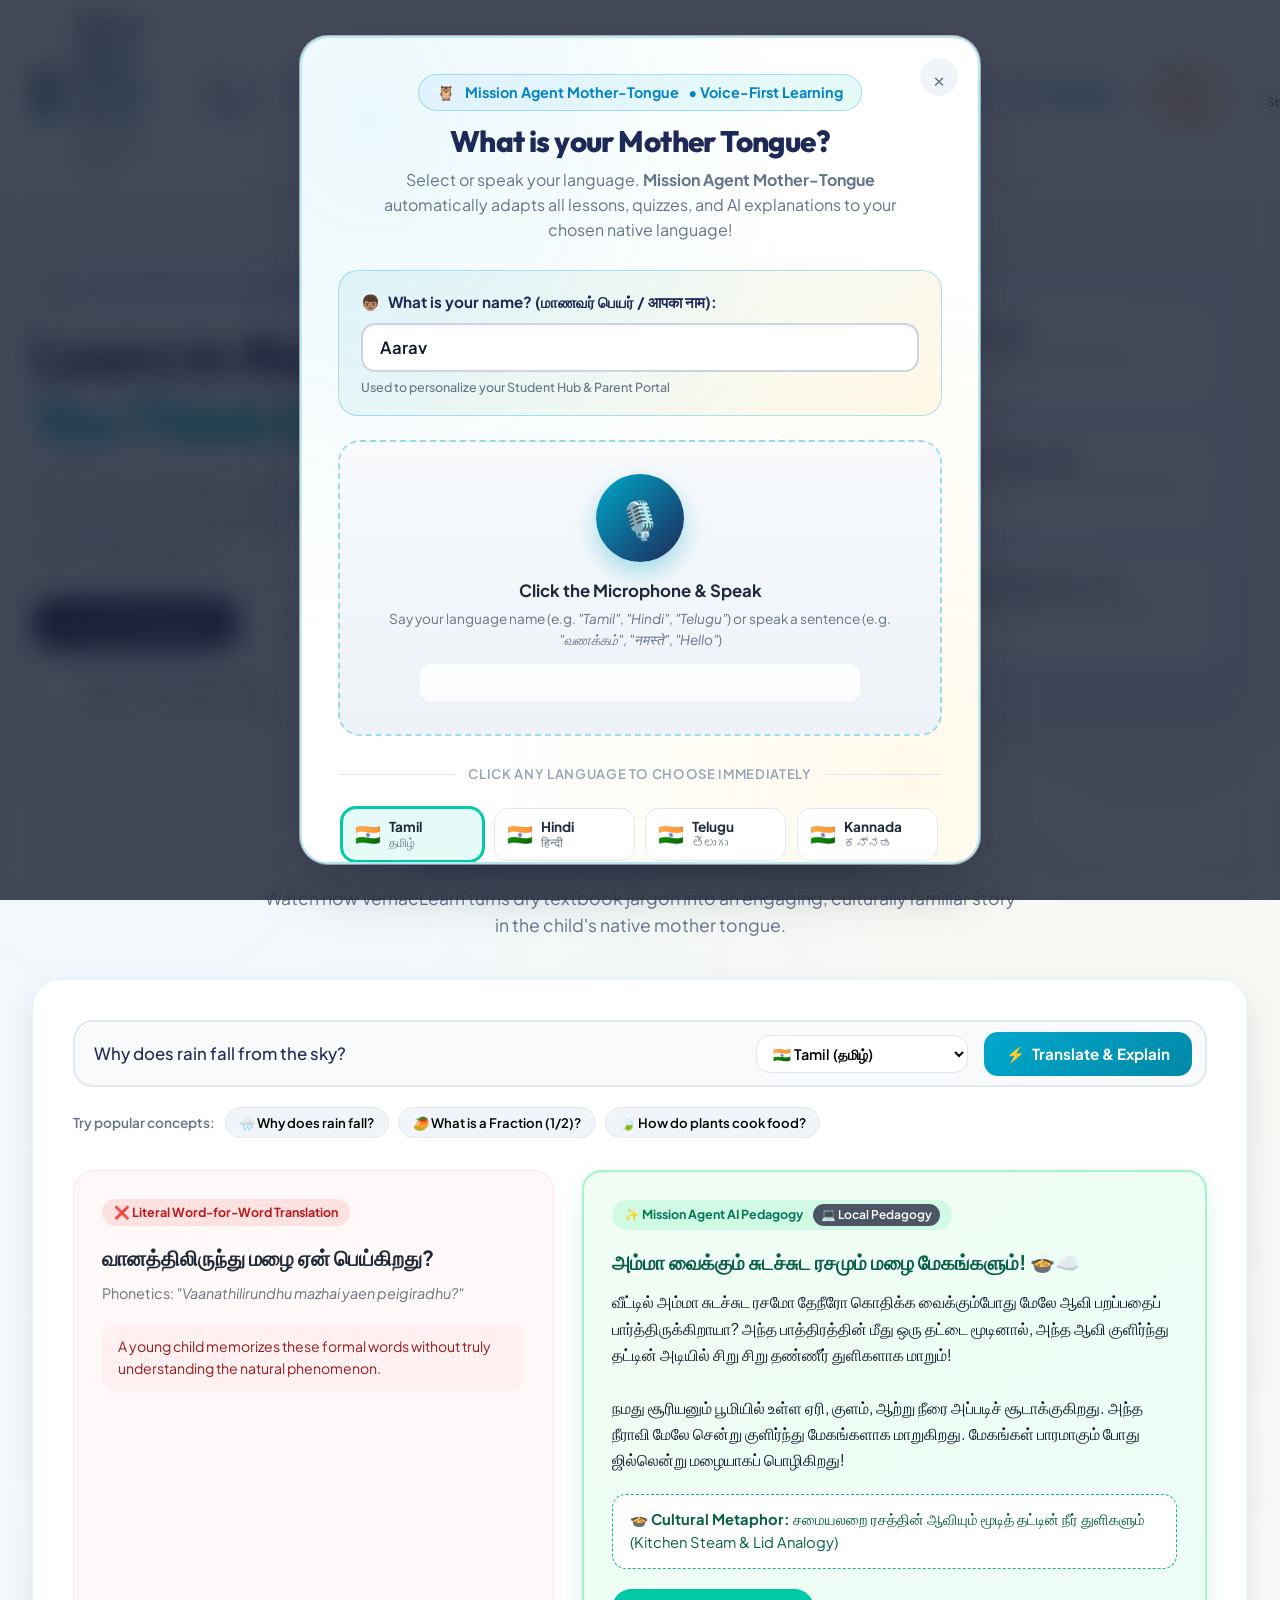
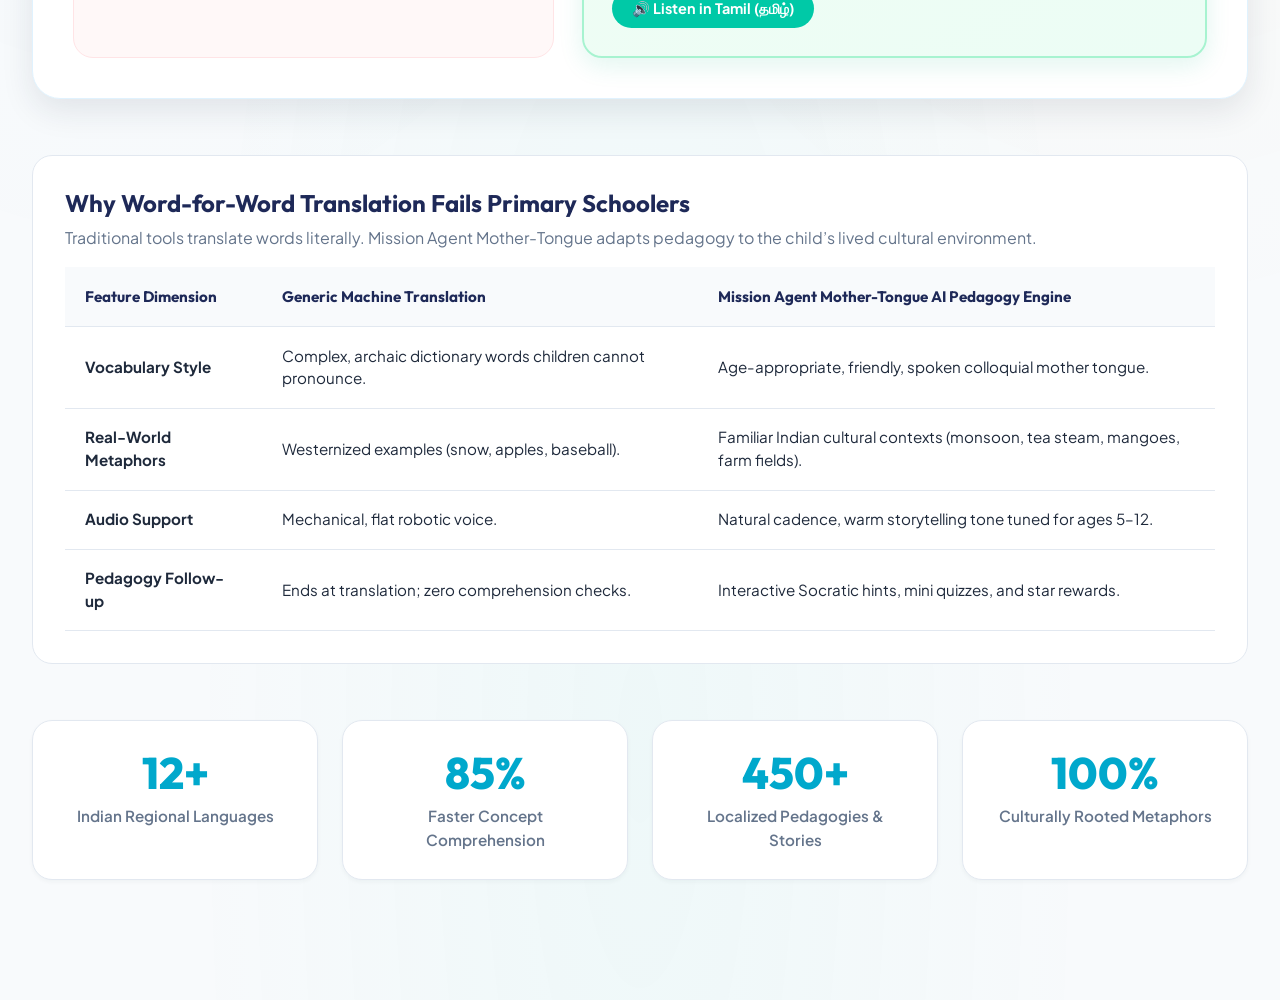
==== commit a6ba75ed: "feat: student name onboarding personalization and bright/dark mode toggle" ====
--- a/Frontend/index.html
+++ b/Frontend/index.html
@@ -85,6 +85,11 @@
         <!-- Permanent Secured Host Link Pill -->
         <button id="btn-nav-host-link" class="btn-nav-host-pill" title="View Permanent Secured HTTPS Link & QR Code">
           🔒 <span id="nav-host-label">Secured Link</span>
+        </button>
+
+        <!-- Bright / Dark Mode Toggle -->
+        <button id="btn-theme-toggle" class="btn-theme-toggle" title="Switch between Bright and Dark Mode" aria-label="Toggle Bright / Dark Mode">
+          <span id="theme-toggle-icon">🌙</span> <span id="theme-toggle-text">Dark</span>
         </button>
 
         <!-- Hackathon Golden Demo Pulsing Button -->
@@ -525,7 +530,7 @@
         <div class="profile-left">
           <div class="profile-avatar-circle">👦🏽</div>
           <div class="profile-info">
-            <h3>Aarav Kumar (ஆரவ் குமார்)</h3>
+            <h3 id="student-profile-name">Aarav Kumar (ஆரவ் குமார்)</h3>
             <div class="profile-meta-pills">
               <span>🎒 Grade: Class 3</span> • 
               <span>🗣️ Mother Tongue: <strong id="dash-mother-tongue">Tamil (தமிழ்)</strong></span> • 
@@ -576,64 +581,170 @@
 
 
     <!-- ========================================================================
-         VIEW 5: TEACHER HUB & AI LESSON GENERATOR
+         VIEW 5: TEACHER HUB & AI LESSON & CURRICULUM PLATFORM
          ======================================================================== -->
     <section id="view-teacher" class="tab-view">
-      <div class="section-header">
-        <span class="section-tag">Teacher Co-Pilot</span>
-        <h2>AI Vernacular Lesson Generator & Classroom Hub</h2>
-        <p>Empower teachers to instantly transform textbook topics into localized lesson plans, mother-tongue glossaries, and zero-cost classroom activities.</p>
+      <div class="section-header teacher-platform-header">
+        <div class="teacher-header-badge-row">
+          <span class="section-tag">✨ AI Curriculum & Lesson Co-Pilot Platform</span>
+          <div class="teacher-header-quick-actions">
+            <button id="btn-open-topic-ideator" class="btn-teacher-top-action" title="AI Curriculum Topic Brainstormer">
+              💡 AI Topic Ideator
+            </button>
+            <button id="btn-open-saved-lessons" class="btn-teacher-top-action" title="View Saved Lessons Library">
+              📂 Saved Library (<span id="saved-lessons-count">1</span>)
+            </button>
+          </div>
+        </div>
+        <h2>AI Vernacular Lesson Studio & Curriculum Hub</h2>
+        <p>Empower educators to brainstorm NEP 2020 syllabus topics and generate complete 7-stage localized lesson plans with cultural narratives, mother-tongue scientific glossaries, zero-cost experiential experiments, chalkboard layouts, and parent bridges.</p>
       </div>
 
       <div class="teacher-workspace-layout">
         
-        <!-- Left: Generator Form -->
+        <!-- Left: AI Generator Controls Card -->
         <div class="teacher-form-card">
-          <h3 style="margin-bottom: 1.25rem;">📝 Generate Localized Lesson</h3>
-
+          <div class="form-card-title-bar">
+            <h3>📝 AI Lesson Plan Generator</h3>
+            <span class="badge-ai-live">⚡ AI Assisted</span>
+          </div>
+
+          <!-- Topic Input & Quick Chips -->
           <div class="form-field">
-            <label>Topic / Concept</label>
-            <input type="text" id="teacher-topic-input" value="The Water Cycle" placeholder="e.g. The Water Cycle, Fractions, Plants...">
+            <div class="label-with-action">
+              <label for="teacher-topic-input">Topic / Subject Concept</label>
+              <button type="button" id="btn-suggest-topics-link" class="link-btn-suggest">✨ Suggest Topics</button>
+            </div>
+            <input type="text" id="teacher-topic-input" value="The Water Cycle" placeholder="e.g. The Water Cycle, Plant Photosynthesis, Fractions...">
+            
+            <!-- Quick Preset Topic Inspiration Chips -->
+            <div class="topic-preset-chips" id="topic-preset-chips">
+              <span class="topic-chip active" data-topic="The Water Cycle" data-stage="Preparatory" data-grade="Class 4" data-subject="Environmental Studies (EVS)">💧 Water Cycle</span>
+              <span class="topic-chip" data-topic="Photosynthesis & Green Leaves" data-stage="Preparatory" data-grade="Class 4" data-subject="Environmental Studies (EVS)">🌱 Photosynthesis</span>
+              <span class="topic-chip" data-topic="Fractions with Sweet Mangoes" data-stage="Preparatory" data-grade="Class 4" data-subject="Mathematics">🥭 Fractions</span>
+              <span class="topic-chip" data-topic="States of Matter in the Kitchen" data-stage="Middle" data-grade="Class 6" data-subject="General Science / Science & Technology">🌍 Matter States</span>
+              <span class="topic-chip" data-topic="Electric Circuits & Festive Lights" data-stage="Middle" data-grade="Class 6" data-subject="General Science / Science & Technology">⚡ Circuits</span>
+              <span class="topic-chip" data-topic="Our Five Senses & Festive Sweets" data-stage="Foundational" data-grade="Class 2" data-subject="Environmental Studies (EVS)">👃 Five Senses</span>
+            </div>
+          </div>
+
+          <!-- Standard Level & Grade Selection Grid -->
+          <div class="form-grid-2col">
+            <div class="form-field">
+              <label for="teacher-stage-select">Curriculum Standard Stage (NEP 2020)</label>
+              <select id="teacher-stage-select">
+                <option value="Foundational Stage (Balvatika - Class 2)">Foundational Stage (Ages 3–8)</option>
+                <option value="Preparatory Stage (Class 3 - 5)" selected>Preparatory Stage (Ages 8–11)</option>
+                <option value="Middle Stage (Class 6 - 8)">Middle Stage (Ages 11–14)</option>
+                <option value="Secondary Stage (Class 9 - 10)">Secondary Stage (Ages 14–16)</option>
+              </select>
+            </div>
+
+            <div class="form-field">
+              <label for="teacher-grade-select">Specific Class / Grade</label>
+              <select id="teacher-grade-select">
+                <option value="Balvatika / Anganwadi (KG)">Balvatika / Anganwadi</option>
+                <option value="Class 1">Class 1 (Age 6)</option>
+                <option value="Class 2">Class 2 (Age 7)</option>
+                <option value="Class 3">Class 3 (Age 8)</option>
+                <option value="Class 4" selected>Class 4 (Age 9)</option>
+                <option value="Class 5">Class 5 (Age 10)</option>
+                <option value="Class 6">Class 6 (Age 11)</option>
+                <option value="Class 7">Class 7 (Age 12)</option>
+                <option value="Class 8">Class 8 (Age 13)</option>
+                <option value="Class 9">Class 9 (Age 14)</option>
+                <option value="Class 10">Class 10 (Age 15)</option>
+              </select>
+            </div>
+          </div>
+
+          <!-- Subject & Pedagogical Depth Grid -->
+          <div class="form-grid-2col">
+            <div class="form-field">
+              <label for="teacher-subject-select">Subject / Academic Domain</label>
+              <select id="teacher-subject-select">
+                <option value="Environmental Studies (EVS)" selected>Environmental Studies (EVS)</option>
+                <option value="General Science / Science & Technology">General Science / Science & Tech</option>
+                <option value="Mathematics & Numeracy">Mathematics & Numeracy</option>
+                <option value="Social Science & Heritage">Social Science & Heritage</option>
+                <option value="Language Arts & Communication">Language Arts & Stories</option>
+              </select>
+            </div>
+
+            <div class="form-field">
+              <label for="teacher-diff-select">Pedagogical Level (Bloom's Taxonomy)</label>
+              <select id="teacher-diff-select">
+                <option value="Beginner" selected>Level 1: Foundational (Story-first, visual, sensory)</option>
+                <option value="Intermediate">Level 2: Exploratory (Hands-on, inquiry, why & how)</option>
+                <option value="Advanced">Level 3: Advanced Mastery (Critical thinking, problems)</option>
+              </select>
+            </div>
+          </div>
+
+          <!-- Language Medium & Class Duration -->
+          <div class="form-grid-2col">
+            <div class="form-field">
+              <label for="teacher-lesson-lang">Instruction Medium / Mother Tongue</label>
+              <select id="teacher-lesson-lang"></select>
+            </div>
+
+            <div class="form-field">
+              <label for="teacher-duration-select">Period Duration</label>
+              <select id="teacher-duration-select">
+                <option value="30 Minutes">30-Min Micro-Lesson</option>
+                <option value="40 Minutes" selected>40-Min Standard Period</option>
+                <option value="60 Minutes">60-Min Deep-Dive / Lab</option>
+              </select>
+            </div>
           </div>
 
           <div class="form-field">
-            <label>Target Grade</label>
-            <select id="teacher-grade-select">
-              <option value="Class 1">Class 1 (Age 6)</option>
-              <option value="Class 2">Class 2 (Age 7)</option>
-              <option value="Class 3">Class 3 (Age 8)</option>
-              <option value="Class 4" selected>Class 4 (Age 9)</option>
-              <option value="Class 5">Class 5 (Age 10)</option>
-            </select>
-          </div>
-
-          <div class="form-field">
-            <label>Instruction Medium / Mother Tongue</label>
-            <select id="teacher-lesson-lang"></select>
-          </div>
-
-          <div class="form-field">
-            <label>Difficulty Level</label>
-            <select id="teacher-diff-select">
-              <option value="Beginner" selected>Beginner (Story-first, visual)</option>
-              <option value="Intermediate">Intermediate (Hands-on experiments)</option>
-              <option value="Advanced">Advanced (Scientific terminology)</option>
-            </select>
-          </div>
-
-          <div class="form-field">
-            <label>Regional Cultural Anchor / Context</label>
-            <input type="text" id="teacher-context-input" value="Local Vaigai river & household kitchen pots" placeholder="e.g. Village market, river, monsoon festival...">
-          </div>
-
-          <button id="btn-generate-lesson" class="btn-generate-lesson">
-            ✨ Generate Complete Lesson Plan
-          </button>
+            <label for="teacher-context-input">Regional Cultural Anchor / Context</label>
+            <input type="text" id="teacher-context-input" value="Local Vaigai river & household kitchen pots" placeholder="e.g. Village market, river, monsoon festival, grandmother's kitchen...">
+          </div>
+
+          <!-- Primary & Secondary Generation Action Buttons -->
+          <div class="teacher-action-buttons">
+            <button id="btn-generate-lesson" class="btn-generate-lesson">
+              ✨ Generate Complete 7-Stage Lesson Plan
+            </button>
+            <button type="button" id="btn-ideate-standard-topics" class="btn-secondary-ideate">
+              💡 AI Brainstorm 5 Topics for this Standard
+            </button>
+          </div>
         </div>
 
         <!-- Right: Lesson Plan Output Studio -->
-        <div id="teacher-lesson-output">
-          <!-- Populated by app.js generateTeacherLesson() -->
+        <div class="teacher-output-column">
+          <!-- Studio Floating Action Toolbar -->
+          <div class="studio-action-toolbar" id="studio-action-toolbar">
+            <div class="toolbar-left-status">
+              <span class="toolbar-status-dot"></span> 
+              <span id="studio-status-text">Lesson Studio Ready</span>
+            </div>
+            <div class="toolbar-actions">
+              <button id="btn-studio-speak" class="btn-studio-tool" title="Read Aloud Narrative Hook in Mother Tongue">
+                🔊 Listen Story
+              </button>
+              <button id="btn-studio-save" class="btn-studio-tool" title="Save this Lesson Plan to My Library">
+                💾 Save Plan
+              </button>
+              <button id="btn-studio-print" class="btn-studio-tool" title="Export as PDF or Print">
+                🖨️ Export PDF
+              </button>
+              <button id="btn-studio-copy" class="btn-studio-tool" title="Copy Lesson Plan as Markdown">
+                📋 Copy Text
+              </button>
+              <button id="btn-studio-whatsapp" class="btn-studio-tool whatsapp-tool" title="Share Summary to WhatsApp Teacher Group">
+                💬 WhatsApp
+              </button>
+            </div>
+          </div>
+
+          <!-- Dynamic Output Container -->
+          <div id="teacher-lesson-output">
+            <!-- Populated by app.js generateTeacherLesson() -->
+          </div>
         </div>
 
       </div>
@@ -652,6 +763,7 @@
       </div>
 
     </section>
+
 
 
     <!-- ========================================================================
@@ -687,6 +799,17 @@
         <p class="onboarding-subtitle">
           Select or speak your language. <strong>Mission Agent Mother-Tongue</strong> automatically adapts all lessons, quizzes, and AI explanations to your chosen native language!
         </p>
+      </div>
+
+      <!-- Student Name Input Stage -->
+      <div class="onboarding-name-stage">
+        <label for="onboarding-student-name">
+          <span>👦🏽</span> <strong>What is your name? (மாணவர் பெயர் / आपका नाम):</strong>
+        </label>
+        <div class="onboarding-name-input-row">
+          <input type="text" id="onboarding-student-name" placeholder="Type your name (e.g. Aarav, Ananya, Kavin, Rahul...)" value="Aarav">
+          <span class="onboarding-name-subhint">Used to personalize your Student Hub & Parent Portal</span>
+        </div>
       </div>
 
       <!-- Step 1: Speak Your Language -->
@@ -935,6 +1058,85 @@
   </div>
 
   <!-- ==========================================================================
+       AI TOPIC IDEATOR MODAL
+       ========================================================================== -->
+  <div id="modal-topic-ideator" class="onboarding-modal-overlay" role="dialog" aria-modal="true" style="display: none;">
+    <div class="host-modal-content ideator-modal-content">
+      <button class="modal-close-corner" id="btn-close-ideator-modal">&times;</button>
+      
+      <div class="host-badge-header" style="background: linear-gradient(135deg, rgba(99, 102, 241, 0.15), rgba(168, 85, 247, 0.15)); color: #6366F1;">
+        <span>✨</span> AI Curriculum Topic Ideator (NEP 2020)
+      </div>
+      <h3 style="font-size: 1.45rem; color: var(--text-primary); margin-bottom: 0.3rem;">Brainstorm Vernacular Topics</h3>
+      <p style="color: var(--text-muted); font-size: 0.88rem; margin-bottom: 1.2rem;">
+        Generate culturally anchored syllabus topic ideas for your standard level and subject with 1-click lesson generation.
+      </p>
+
+      <div class="ideator-controls-grid">
+        <div class="form-field">
+          <label for="ideator-grade-select">Target Class / Grade</label>
+          <select id="ideator-grade-select">
+            <option value="Balvatika / Anganwadi (KG)">Balvatika / Anganwadi (Foundational)</option>
+            <option value="Class 1">Class 1 (Foundational)</option>
+            <option value="Class 2">Class 2 (Foundational)</option>
+            <option value="Class 3">Class 3 (Preparatory)</option>
+            <option value="Class 4" selected>Class 4 (Preparatory)</option>
+            <option value="Class 5">Class 5 (Preparatory)</option>
+            <option value="Class 6">Class 6 (Middle)</option>
+            <option value="Class 7">Class 7 (Middle)</option>
+            <option value="Class 8">Class 8 (Middle)</option>
+            <option value="Class 9">Class 9 (Secondary)</option>
+            <option value="Class 10">Class 10 (Secondary)</option>
+          </select>
+        </div>
+
+        <div class="form-field">
+          <label for="ideator-subject-select">Subject Domain</label>
+          <select id="ideator-subject-select">
+            <option value="Environmental Studies (EVS)" selected>Environmental Studies (EVS)</option>
+            <option value="General Science / Science & Technology">General Science / Science & Tech</option>
+            <option value="Mathematics & Numeracy">Mathematics & Numeracy</option>
+            <option value="Social Science & Heritage">Social Science & Heritage</option>
+          </select>
+        </div>
+
+        <div class="form-field ideator-submit-field">
+          <button id="btn-ideate-submit" class="btn-primary" style="width: 100%; padding: 0.75rem 1rem; border-radius: 8px; font-weight: 700; cursor: pointer;">
+            ⚡ Brainstorm Topics
+          </button>
+        </div>
+      </div>
+
+      <!-- Ideated Topics Output Container -->
+      <div id="ideator-results-container" class="ideator-results-container">
+        <!-- Rendered by app.js -->
+      </div>
+    </div>
+  </div>
+
+  <!-- ==========================================================================
+       SAVED LESSON PLANS LIBRARY MODAL
+       ========================================================================== -->
+  <div id="modal-saved-lessons" class="onboarding-modal-overlay" role="dialog" aria-modal="true" style="display: none;">
+    <div class="host-modal-content saved-library-modal-content">
+      <button class="modal-close-corner" id="btn-close-library-modal">&times;</button>
+      
+      <div class="host-badge-header" style="background: rgba(16, 185, 129, 0.15); color: #059669;">
+        <span>📂</span> Saved Lesson Plans Library
+      </div>
+      <h3 style="font-size: 1.45rem; color: var(--text-primary); margin-bottom: 0.3rem;">Your Vernacular Curriculum Repository</h3>
+      <p style="color: var(--text-muted); font-size: 0.88rem; margin-bottom: 1rem;">
+        View, reload into studio, export as PDF/Print, or share any of your saved lesson plans.
+      </p>
+
+      <!-- Saved List -->
+      <div id="saved-lessons-list-container" class="saved-lessons-list-container">
+        <!-- Rendered by app.js -->
+      </div>
+    </div>
+  </div>
+
+  <!-- ==========================================================================
        3. MODULAR SCRIPT IMPORTS
        ========================================================================== -->
   <script type="module" src="js/app.js"></script>
--- a/Frontend/styles/main.css
+++ b/Frontend/styles/main.css
@@ -49,6 +49,73 @@
   --font-family-body: 'Plus Jakarta Sans', -apple-system, BlinkMacSystemFont, 'Segoe UI', Roboto, sans-serif;
 }
 
+/* ==========================================================================
+   Dark Mode Palette Overrides
+   ========================================================================== */
+[data-theme="dark"], body.dark-mode {
+  --color-primary: #93C5FD;
+  --color-primary-light: #60A5FA;
+  --color-accent: #38BDF8;
+  --color-accent-soft: rgba(56, 189, 248, 0.15);
+  
+  --bg-page: #0B0F19;
+  --bg-surface: #111827;
+  --bg-surface-glass: rgba(17, 24, 39, 0.92);
+  --bg-card: #1E293B;
+  --bg-card-subtle: #1E293B;
+
+  --text-main: #F1F5F9;
+  --text-muted: #94A3B8;
+  --text-light: #64748B;
+  --text-on-dark: #FFFFFF;
+
+  --border-subtle: #334155;
+  --border-focus: #38BDF8;
+  --shadow-sm: 0 2px 4px rgba(0, 0, 0, 0.4);
+  --shadow-md: 0 6px 16px rgba(0, 0, 0, 0.5);
+  --shadow-lg: 0 12px 32px rgba(0, 0, 0, 0.6);
+  --shadow-glow: 0 0 24px rgba(56, 189, 248, 0.3);
+}
+
+body.dark-mode {
+  background-color: var(--bg-page);
+  color: var(--text-main);
+  background-image: 
+    radial-gradient(at 10% 10%, rgba(56, 189, 248, 0.08) 0px, transparent 50%),
+    radial-gradient(at 90% 15%, rgba(251, 191, 36, 0.06) 0px, transparent 50%),
+    radial-gradient(at 50% 90%, rgba(16, 185, 129, 0.07) 0px, transparent 50%);
+}
+
+/* Theme Toggle Button */
+.btn-theme-toggle {
+  display: inline-flex;
+  align-items: center;
+  gap: 0.35rem;
+  background: var(--bg-surface);
+  border: 1px solid var(--border-subtle);
+  border-radius: var(--radius-pill);
+  padding: 0.4rem 0.85rem;
+  font-size: 0.82rem;
+  font-weight: 700;
+  color: var(--text-main);
+  cursor: pointer;
+  transition: all 0.2s ease;
+  box-shadow: var(--shadow-sm);
+  user-select: none;
+}
+
+.btn-theme-toggle:hover {
+  border-color: var(--color-accent);
+  transform: translateY(-1px);
+  box-shadow: var(--shadow-md);
+}
+
+body.dark-mode .btn-theme-toggle {
+  background: #1E293B;
+  border-color: #475569;
+  color: #F8FAFC;
+}
+
 /* Reset & Box Sizing */
 *, *::before, *::after {
   box-sizing: border-box;
--- a/Frontend/styles/components.css
+++ b/Frontend/styles/components.css
@@ -1543,6 +1543,573 @@
 .lesson-checklist li {
   padding: 0.4rem 0;
   font-size: 0.92rem;
+}
+
+/* ==========================================================================
+   TEACHER AI CURRICULUM & LESSON STUDIO PLATFORM STYLES
+   ========================================================================== */
+.teacher-platform-header {
+  margin-bottom: 2rem;
+}
+
+.teacher-header-badge-row {
+  display: flex;
+  justify-content: space-between;
+  align-items: center;
+  flex-wrap: wrap;
+  gap: 1rem;
+  margin-bottom: 0.75rem;
+}
+
+.teacher-header-quick-actions {
+  display: flex;
+  gap: 0.75rem;
+  align-items: center;
+}
+
+.btn-teacher-top-action {
+  background: #FFF;
+  border: 1.5px solid var(--border-color, #E2E8F0);
+  border-radius: 9999px;
+  padding: 0.45rem 1rem;
+  font-size: 0.85rem;
+  font-weight: 700;
+  color: var(--text-primary, #1E293B);
+  cursor: pointer;
+  display: inline-flex;
+  align-items: center;
+  gap: 0.4rem;
+  transition: all 0.2s ease;
+  box-shadow: 0 1px 3px rgba(0,0,0,0.05);
+}
+
+.btn-teacher-top-action:hover {
+  background: #F8FAFC;
+  border-color: #6366F1;
+  color: #6366F1;
+  transform: translateY(-1px);
+}
+
+.form-card-title-bar {
+  display: flex;
+  justify-content: space-between;
+  align-items: center;
+  margin-bottom: 1.25rem;
+}
+
+.badge-ai-live {
+  font-size: 0.75rem;
+  font-weight: 700;
+  color: #059669;
+  background: #D1FAE5;
+  padding: 0.2rem 0.6rem;
+  border-radius: 9999px;
+  display: inline-flex;
+  align-items: center;
+  gap: 0.3rem;
+}
+
+.label-with-action {
+  display: flex;
+  justify-content: space-between;
+  align-items: center;
+  margin-bottom: 0.35rem;
+}
+
+.link-btn-suggest {
+  background: none;
+  border: none;
+  color: #6366F1;
+  font-weight: 700;
+  font-size: 0.8rem;
+  cursor: pointer;
+  padding: 0;
+  transition: color 0.2s;
+}
+
+.link-btn-suggest:hover {
+  color: #4F46E5;
+  text-decoration: underline;
+}
+
+.topic-preset-chips {
+  display: flex;
+  flex-wrap: wrap;
+  gap: 0.4rem;
+  margin-top: 0.5rem;
+}
+
+.topic-chip {
+  font-size: 0.76rem;
+  font-weight: 600;
+  padding: 0.25rem 0.65rem;
+  border-radius: 9999px;
+  background: #F1F5F9;
+  color: #475569;
+  border: 1px solid #E2E8F0;
+  cursor: pointer;
+  transition: all 0.15s ease;
+  user-select: none;
+}
+
+.topic-chip:hover {
+  background: #E2E8F0;
+  color: #1E293B;
+  border-color: #CBD5E1;
+}
+
+.topic-chip.active {
+  background: #EEF2FF;
+  color: #4F46E5;
+  border-color: #A5B4FC;
+  font-weight: 700;
+}
+
+.form-grid-2col {
+  display: grid;
+  grid-template-columns: 1fr 1fr;
+  gap: 1rem;
+}
+
+@media (max-width: 640px) {
+  .form-grid-2col {
+    grid-template-columns: 1fr;
+    gap: 0.5rem;
+  }
+}
+
+.teacher-action-buttons {
+  display: flex;
+  flex-direction: column;
+  gap: 0.75rem;
+  margin-top: 1rem;
+}
+
+.btn-secondary-ideate {
+  background: #F8FAFC;
+  border: 1.5px dashed #A5B4FC;
+  border-radius: var(--radius-md, 8px);
+  padding: 0.75rem 1rem;
+  font-size: 0.88rem;
+  font-weight: 700;
+  color: #4F46E5;
+  cursor: pointer;
+  transition: all 0.2s;
+  display: flex;
+  align-items: center;
+  justify-content: center;
+  gap: 0.5rem;
+}
+
+.btn-secondary-ideate:hover {
+  background: #EEF2FF;
+  border-color: #6366F1;
+}
+
+.teacher-output-column {
+  display: flex;
+  flex-direction: column;
+  gap: 1rem;
+  min-width: 0;
+}
+
+.studio-action-toolbar {
+  display: flex;
+  justify-content: space-between;
+  align-items: center;
+  flex-wrap: wrap;
+  gap: 0.75rem;
+  background: #FFF;
+  border: 1px solid var(--border-subtle, #E2E8F0);
+  border-radius: var(--radius-lg, 12px);
+  padding: 0.75rem 1.25rem;
+  box-shadow: 0 2px 4px rgba(0,0,0,0.03);
+}
+
+.toolbar-left-status {
+  display: flex;
+  align-items: center;
+  gap: 0.5rem;
+  font-size: 0.84rem;
+  font-weight: 600;
+  color: #059669;
+}
+
+.toolbar-status-dot {
+  width: 8px;
+  height: 8px;
+  border-radius: 50%;
+  background: #10B981;
+  display: inline-block;
+  box-shadow: 0 0 0 3px rgba(16, 185, 129, 0.2);
+}
+
+.toolbar-actions {
+  display: flex;
+  align-items: center;
+  flex-wrap: wrap;
+  gap: 0.5rem;
+}
+
+.btn-studio-tool {
+  background: #F8FAFC;
+  border: 1px solid #E2E8F0;
+  border-radius: 6px;
+  padding: 0.4rem 0.75rem;
+  font-size: 0.8rem;
+  font-weight: 700;
+  color: #334155;
+  cursor: pointer;
+  display: inline-flex;
+  align-items: center;
+  gap: 0.35rem;
+  transition: all 0.15s ease;
+}
+
+.btn-studio-tool:hover {
+  background: #EDE9FE;
+  border-color: #C4B5FD;
+  color: #5B21B6;
+}
+
+.btn-studio-tool.whatsapp-tool:hover {
+  background: #DCFCE7;
+  border-color: #86EFAC;
+  color: #15803D;
+}
+
+/* Rich Lesson Plan Cards */
+.lesson-meta-badges-row {
+  display: flex;
+  flex-wrap: wrap;
+  gap: 0.5rem;
+  margin-bottom: 0.75rem;
+}
+
+.lesson-badge {
+  font-size: 0.75rem;
+  font-weight: 700;
+  padding: 0.25rem 0.65rem;
+  border-radius: 9999px;
+  background: #F1F5F9;
+  color: #334155;
+}
+
+.lesson-badge.stage-badge {
+  background: #E0E7FF;
+  color: #3730A3;
+}
+
+.lesson-badge.level-badge {
+  background: #FEF3C7;
+  color: #92400E;
+}
+
+.lesson-badge.ai-badge {
+  background: #D1FAE5;
+  color: #065F46;
+}
+
+.lesson-objectives-box {
+  background: #F0FDF4;
+  border: 1px solid #BBF7D0;
+  border-radius: var(--radius-md, 8px);
+  padding: 1rem 1.25rem;
+  margin-bottom: 1.25rem;
+}
+
+.lesson-objectives-box h4 {
+  color: #166534 !important;
+  margin-bottom: 0.4rem;
+}
+
+.lesson-objectives-list {
+  padding-left: 1.25rem;
+  margin: 0;
+  font-size: 0.9rem;
+  color: #14532D;
+  line-height: 1.5;
+}
+
+.lesson-timeline-strip {
+  display: grid;
+  grid-template-columns: repeat(auto-fit, minmax(130px, 1fr));
+  gap: 0.5rem;
+  margin: 1rem 0;
+}
+
+.timeline-step {
+  background: #F8FAFC;
+  border: 1px solid #E2E8F0;
+  border-radius: 8px;
+  padding: 0.6rem 0.75rem;
+  font-size: 0.8rem;
+}
+
+.timeline-step strong {
+  display: block;
+  color: #4F46E5;
+  font-size: 0.82rem;
+}
+
+.timeline-step span {
+  color: #64748B;
+  font-size: 0.74rem;
+}
+
+.lesson-blackboard-preview {
+  background: #1B382B;
+  color: #E6F4EA;
+  border: 6px solid #8D6E63;
+  border-radius: 8px;
+  padding: 1.25rem;
+  font-family: 'Courier New', Courier, monospace;
+  box-shadow: inset 0 2px 8px rgba(0,0,0,0.5);
+  margin: 1rem 0;
+}
+
+.blackboard-chalk-grid {
+  display: grid;
+  grid-template-columns: 1fr 1.2fr 1fr;
+  gap: 1rem;
+  font-size: 0.82rem;
+  line-height: 1.4;
+}
+
+@media (max-width: 768px) {
+  .blackboard-chalk-grid {
+    grid-template-columns: 1fr;
+  }
+}
+
+.chalk-col h5 {
+  color: #FDE047;
+  font-size: 0.88rem;
+  margin-bottom: 0.4rem;
+  border-bottom: 1px dashed rgba(253, 224, 71, 0.4);
+  padding-bottom: 0.2rem;
+}
+
+.lesson-guidance-grid {
+  display: grid;
+  grid-template-columns: 1fr 1fr;
+  gap: 1rem;
+  margin: 1rem 0;
+}
+
+@media (max-width: 640px) {
+  .lesson-guidance-grid {
+    grid-template-columns: 1fr;
+  }
+}
+
+.guidance-card {
+  border-radius: 8px;
+  padding: 0.85rem 1rem;
+  font-size: 0.88rem;
+}
+
+.guidance-card.support {
+  background: #EFF6FF;
+  border: 1px solid #BFDBFE;
+}
+
+.guidance-card.support h5 {
+  color: #1D4ED8;
+  margin-bottom: 0.3rem;
+}
+
+.guidance-card.advanced {
+  background: #FAF5FF;
+  border: 1px solid #E9D5FF;
+}
+
+.guidance-card.advanced h5 {
+  color: #7E22CE;
+  margin-bottom: 0.3rem;
+}
+
+.lesson-misconceptions-box {
+  background: #FFF1F2;
+  border: 1px solid #FECDD3;
+  border-radius: 8px;
+  padding: 0.85rem 1.1rem;
+  margin: 1rem 0;
+  font-size: 0.88rem;
+  color: #9F1239;
+}
+
+.lesson-misconceptions-box h4 {
+  color: #BE123C !important;
+  margin-bottom: 0.4rem;
+}
+
+/* Modals */
+.ideator-modal-content, .saved-library-modal-content {
+  max-width: 680px !important;
+  max-height: 88vh;
+  overflow-y: auto;
+}
+
+.ideator-controls-grid {
+  display: grid;
+  grid-template-columns: 1fr 1fr 150px;
+  gap: 0.75rem;
+  align-items: flex-end;
+  background: #F8FAFC;
+  padding: 1rem;
+  border-radius: 10px;
+  border: 1px solid #E2E8F0;
+  margin-bottom: 1.25rem;
+}
+
+@media (max-width: 640px) {
+  .ideator-controls-grid {
+    grid-template-columns: 1fr;
+  }
+}
+
+.ideator-results-container {
+  display: flex;
+  flex-direction: column;
+  gap: 0.85rem;
+}
+
+.ideator-topic-card {
+  background: #FFF;
+  border: 1.5px solid #E2E8F0;
+  border-radius: 10px;
+  padding: 1.1rem 1.25rem;
+  display: flex;
+  justify-content: space-between;
+  align-items: center;
+  gap: 1rem;
+  transition: all 0.2s ease;
+}
+
+.ideator-topic-card:hover {
+  border-color: #6366F1;
+  box-shadow: 0 4px 12px rgba(99, 102, 241, 0.08);
+  transform: translateY(-2px);
+}
+
+.ideator-topic-info h4 {
+  font-size: 1.05rem;
+  color: #1E293B;
+  margin-bottom: 0.2rem;
+}
+
+.ideator-vernacular-badge {
+  display: inline-block;
+  font-size: 0.88rem;
+  font-weight: 700;
+  color: #4F46E5;
+  margin-bottom: 0.35rem;
+}
+
+.ideator-hook-text {
+  font-size: 0.84rem;
+  color: #64748B;
+  margin-bottom: 0.35rem;
+}
+
+.btn-apply-topic {
+  background: #EEF2FF;
+  color: #4F46E5;
+  border: 1px solid #C7D2FE;
+  padding: 0.5rem 1rem;
+  border-radius: 8px;
+  font-weight: 700;
+  font-size: 0.82rem;
+  cursor: pointer;
+  white-space: nowrap;
+  transition: all 0.15s ease;
+}
+
+.btn-apply-topic:hover {
+  background: #4F46E5;
+  color: #FFF;
+}
+
+/* Saved Lesson Item Card */
+.saved-lesson-item-card {
+  background: #FFF;
+  border: 1px solid #E2E8F0;
+  border-radius: 10px;
+  padding: 1rem 1.25rem;
+  margin-bottom: 0.75rem;
+  display: flex;
+  justify-content: space-between;
+  align-items: center;
+  gap: 1rem;
+  transition: all 0.15s;
+}
+
+.saved-lesson-item-card:hover {
+  border-color: #10B981;
+  box-shadow: 0 2px 8px rgba(16, 185, 129, 0.08);
+}
+
+.saved-lesson-actions {
+  display: flex;
+  gap: 0.4rem;
+}
+
+.btn-saved-load {
+  background: #ECFDF5;
+  color: #059669;
+  border: 1px solid #A7F3D0;
+  padding: 0.4rem 0.8rem;
+  border-radius: 6px;
+  font-size: 0.8rem;
+  font-weight: 700;
+  cursor: pointer;
+}
+
+.btn-saved-load:hover {
+  background: #059669;
+  color: #FFF;
+}
+
+.btn-saved-delete {
+  background: #FFF1F2;
+  color: #E11D48;
+  border: 1px solid #FECDD3;
+  padding: 0.4rem 0.6rem;
+  border-radius: 6px;
+  font-size: 0.8rem;
+  cursor: pointer;
+}
+
+.btn-saved-delete:hover {
+  background: #E11D48;
+  color: #FFF;
+}
+
+/* Print Stylesheet for Clean A4 Lesson Plan Export */
+@media print {
+  body * {
+    visibility: hidden;
+  }
+  .site-navbar, .teacher-form-card, .studio-action-toolbar, .teacher-analytics-section, .onboarding-modal-overlay {
+    display: none !important;
+  }
+  #teacher-lesson-output, #teacher-lesson-output * {
+    visibility: visible;
+  }
+  #teacher-lesson-output {
+    position: absolute;
+    left: 0;
+    top: 0;
+    width: 100%;
+    margin: 0;
+    padding: 0;
+  }
+  .lesson-plan-card {
+    box-shadow: none !important;
+    border: none !important;
+    padding: 0 !important;
+  }
 }
 
 /* Classroom Analytics Cards */
@@ -3284,5 +3851,344 @@
   transform: scale(1.1);
 }
 
-
-
+/* ==========================================================================
+   STUDENT ONBOARDING NAME INPUT STYLES
+   ========================================================================== */
+.onboarding-name-stage {
+  background: linear-gradient(135deg, rgba(0, 168, 204, 0.08), rgba(255, 184, 0, 0.08));
+  border: 1.5px solid rgba(0, 168, 204, 0.3);
+  border-radius: var(--radius-lg);
+  padding: 1.15rem 1.35rem;
+  margin-bottom: 1.5rem;
+  text-align: left;
+}
+
+.onboarding-name-stage label {
+  display: flex;
+  align-items: center;
+  gap: 0.5rem;
+  font-size: 0.95rem;
+  font-weight: 700;
+  color: var(--color-primary);
+  margin-bottom: 0.6rem;
+}
+
+.onboarding-name-input-row {
+  display: flex;
+  flex-direction: column;
+  gap: 0.35rem;
+}
+
+.onboarding-name-input-row input {
+  width: 100%;
+  padding: 0.75rem 1.1rem;
+  font-size: 1.05rem;
+  font-weight: 600;
+  border-radius: var(--radius-md);
+  border: 2px solid #CBD5E1;
+  background: #FFFFFF;
+  color: #0F172A;
+  outline: none;
+  transition: all 0.2s ease;
+  box-shadow: inset 0 2px 4px rgba(0, 0, 0, 0.04);
+}
+
+.onboarding-name-input-row input:focus {
+  border-color: #00A8CC;
+  box-shadow: 0 0 0 3px rgba(0, 168, 204, 0.2);
+}
+
+.onboarding-name-subhint {
+  font-size: 0.78rem;
+  color: var(--text-muted);
+  font-weight: 500;
+}
+
+/* ==========================================================================
+   BRIGHT / DARK MODE COMPONENT ENHANCEMENTS
+   ========================================================================== */
+body.dark-mode {
+  background-color: #0B0F19 !important;
+  color: #F1F5F9 !important;
+}
+
+body.dark-mode .site-navbar {
+  background: rgba(17, 24, 39, 0.92) !important;
+  border-bottom-color: #334155 !important;
+}
+
+body.dark-mode .nav-link {
+  color: #CBD5E1 !important;
+}
+
+body.dark-mode .nav-link:hover,
+body.dark-mode .nav-link.active {
+  color: #38BDF8 !important;
+  background: rgba(56, 189, 248, 0.12) !important;
+}
+
+body.dark-mode .btn-nav-mother-tongue {
+  background: rgba(30, 41, 59, 0.8) !important;
+  border-color: #475569 !important;
+  color: #38BDF8 !important;
+}
+
+body.dark-mode .brand-logo-text {
+  color: #F8FAFC !important;
+}
+
+/* Modals in Dark Mode */
+body.dark-mode .onboarding-modal-content,
+body.dark-mode .host-modal-content,
+body.dark-mode .topic-ideator-card {
+  background: #111827 !important;
+  border-color: #334155 !important;
+  color: #F1F5F9 !important;
+  box-shadow: 0 25px 60px -12px rgba(0, 0, 0, 0.7) !important;
+}
+
+body.dark-mode .modal-close-corner {
+  background: #1E293B !important;
+  color: #94A3B8 !important;
+}
+
+body.dark-mode .modal-close-corner:hover {
+  background: #334155 !important;
+  color: #F8FAFC !important;
+}
+
+body.dark-mode .onboarding-name-stage {
+  background: rgba(15, 23, 42, 0.85) !important;
+  border-color: #334155 !important;
+}
+
+body.dark-mode .onboarding-name-stage label {
+  color: #38BDF8 !important;
+}
+
+body.dark-mode .onboarding-name-input-row input {
+  background: #1E293B !important;
+  border-color: #475569 !important;
+  color: #F8FAFC !important;
+}
+
+body.dark-mode .onboarding-name-input-row input:focus {
+  border-color: #38BDF8 !important;
+  box-shadow: 0 0 0 3px rgba(56, 189, 248, 0.25) !important;
+}
+
+body.dark-mode .btn-lang-choice {
+  background: #1E293B !important;
+  border-color: #334155 !important;
+  color: #F1F5F9 !important;
+}
+
+body.dark-mode .btn-lang-choice:hover {
+  background: #334155 !important;
+  border-color: #38BDF8 !important;
+}
+
+body.dark-mode .btn-lang-choice.selected {
+  background: rgba(56, 189, 248, 0.2) !important;
+  border-color: #38BDF8 !important;
+}
+
+body.dark-mode .lang-choice-eng {
+  color: #F8FAFC !important;
+}
+
+body.dark-mode .lang-choice-native {
+  color: #94A3B8 !important;
+}
+
+/* Student Learning Hub in Dark Mode */
+body.dark-mode .subject-card,
+body.dark-mode .badges-container,
+body.dark-mode .badge-item {
+  background: #111827 !important;
+  border-color: #334155 !important;
+  color: #F1F5F9 !important;
+}
+
+body.dark-mode .subject-title {
+  color: #F8FAFC !important;
+}
+
+body.dark-mode .subject-score-pill {
+  background: #1E293B !important;
+  color: #38BDF8 !important;
+}
+
+body.dark-mode .progress-bar-bg {
+  background: #1E293B !important;
+}
+
+body.dark-mode .btn-resume-subject {
+  background: #1E293B !important;
+  border-color: #334155 !important;
+  color: #38BDF8 !important;
+}
+
+body.dark-mode .btn-resume-subject:hover {
+  background: #334155 !important;
+}
+
+body.dark-mode .minigame-box {
+  background: #1E293B !important;
+  border-color: #D97706 !important;
+}
+
+body.dark-mode .minigame-pill {
+  background: #0F172A !important;
+  border-color: #475569 !important;
+  color: #F1F5F9 !important;
+}
+
+body.dark-mode .minigame-pill.selected {
+  background: rgba(245, 158, 11, 0.25) !important;
+  border-color: #F59E0B !important;
+  color: #FDE68A !important;
+}
+
+body.dark-mode .minigame-pill.matched {
+  background: rgba(16, 185, 129, 0.2) !important;
+  border-color: #10B981 !important;
+  color: #6EE7B7 !important;
+}
+
+/* Mitra AI Tutor in Dark Mode */
+body.dark-mode .tutor-workspace-card {
+  background: #111827 !important;
+  border-color: #334155 !important;
+}
+
+body.dark-mode .tutor-mascot-panel {
+  background: linear-gradient(160deg, #0F172A, #1E293B) !important;
+  border-right-color: #334155 !important;
+}
+
+body.dark-mode .tutor-chip {
+  background: #1E293B !important;
+  border-color: #334155 !important;
+  color: #93C5FD !important;
+}
+
+body.dark-mode .tutor-chip:hover {
+  background: #334155 !important;
+}
+
+body.dark-mode .chat-bubble.bubble-tutor {
+  background: #1E293B !important;
+  border-color: #334155 !important;
+  color: #F1F5F9 !important;
+}
+
+body.dark-mode .chat-bubble.bubble-student {
+  background: linear-gradient(135deg, #431407, #78350F) !important;
+  border-color: #9A3412 !important;
+  color: #FED7AA !important;
+}
+
+body.dark-mode .bubble-student.has-converted-mt {
+  background: linear-gradient(135deg, #064E3B, #065F46) !important;
+  border-color: #059669 !important;
+  color: #D1FAE5 !important;
+}
+
+body.dark-mode .student-mt-display {
+  color: #6EE7B7 !important;
+}
+
+body.dark-mode .tutor-chat-input-bar {
+  background: #111827 !important;
+  border-top-color: #334155 !important;
+}
+
+body.dark-mode .tutor-input {
+  background: #1E293B !important;
+  border-color: #334155 !important;
+  color: #F1F5F9 !important;
+}
+
+body.dark-mode .tutor-input:focus {
+  border-color: #38BDF8 !important;
+}
+
+body.dark-mode .tutor-inline-quiz {
+  background: #1E293B !important;
+  border-color: #F59E0B !important;
+}
+
+body.dark-mode .btn-quiz-option {
+  background: #0F172A !important;
+  border-color: #334155 !important;
+  color: #F1F5F9 !important;
+}
+
+body.dark-mode .btn-quiz-option:hover:not(:disabled) {
+  background: #1E293B !important;
+  border-color: #38BDF8 !important;
+}
+
+/* Parent Portal in Dark Mode */
+body.dark-mode .parent-overview-hero {
+  background: linear-gradient(135deg, #0F172A, #1E293B) !important;
+  border-color: #334155 !important;
+}
+
+body.dark-mode .parent-card,
+body.dark-mode .parent-report-card,
+body.dark-mode .parent-audio-highlight-card,
+body.dark-mode .parent-action-card {
+  background: #111827 !important;
+  border-color: #334155 !important;
+  color: #F1F5F9 !important;
+}
+
+body.dark-mode .parent-audio-box {
+  background: #1E293B !important;
+  border-color: #334155 !important;
+}
+
+/* Teacher Hub & Lesson Studio in Dark Mode */
+body.dark-mode .teacher-form-card,
+body.dark-mode .lesson-plan-card,
+body.dark-mode .studio-action-toolbar,
+body.dark-mode .teacher-analytics-section,
+body.dark-mode .pedagogy-step-card,
+body.dark-mode .curriculum-matrix-table-wrap {
+  background: #111827 !important;
+  border-color: #334155 !important;
+  color: #F1F5F9 !important;
+}
+
+body.dark-mode .form-field input,
+body.dark-mode .form-field select,
+body.dark-mode .form-field textarea {
+  background: #1E293B !important;
+  border-color: #334155 !important;
+  color: #F8FAFC !important;
+}
+
+body.dark-mode .host-url-box {
+  background: #1E293B !important;
+  border-color: #334155 !important;
+}
+
+body.dark-mode .host-url-input {
+  color: #38BDF8 !important;
+}
+
+body.dark-mode .host-feat-item {
+  background: #1E293B !important;
+  border-color: #334155 !important;
+  color: #CBD5E1 !important;
+}
+
+body.dark-mode .qr-code-wrapper {
+  background: #1E293B !important;
+  border-color: #475569 !important;
+}
+
+
+
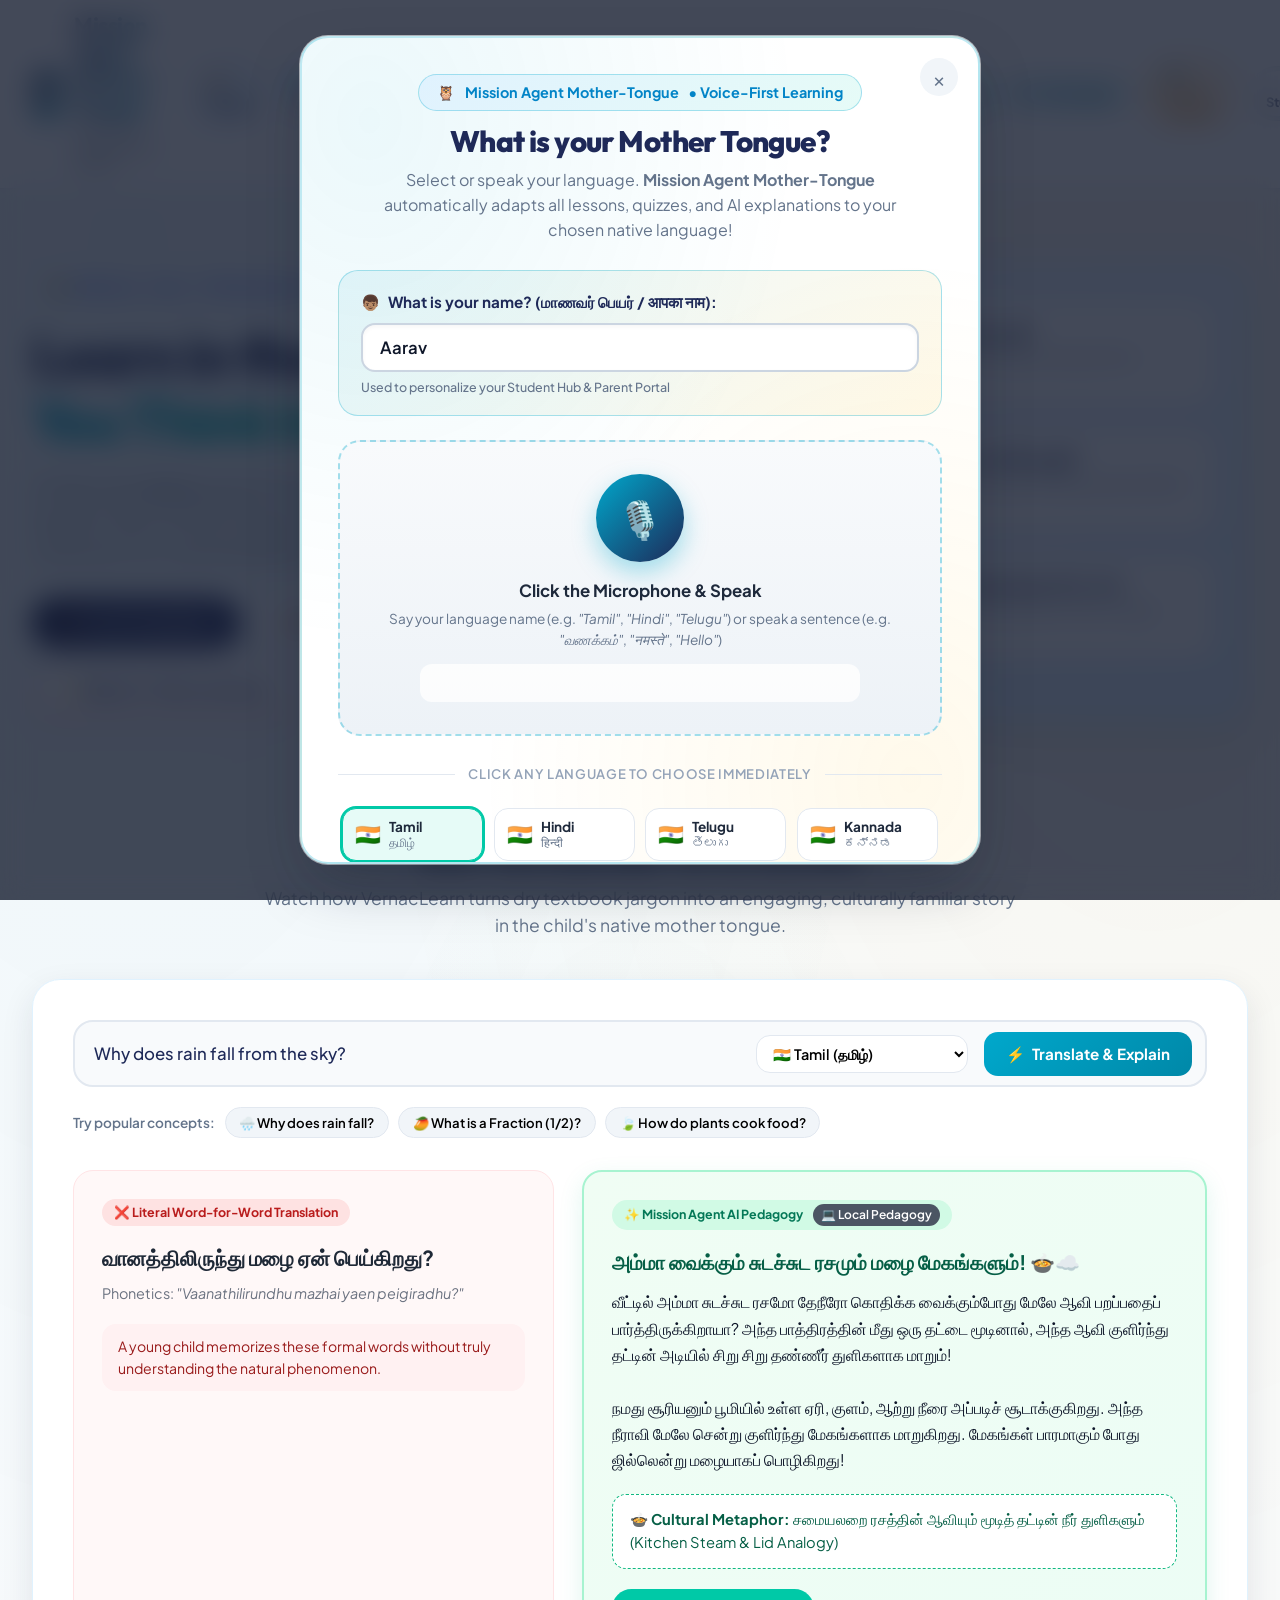
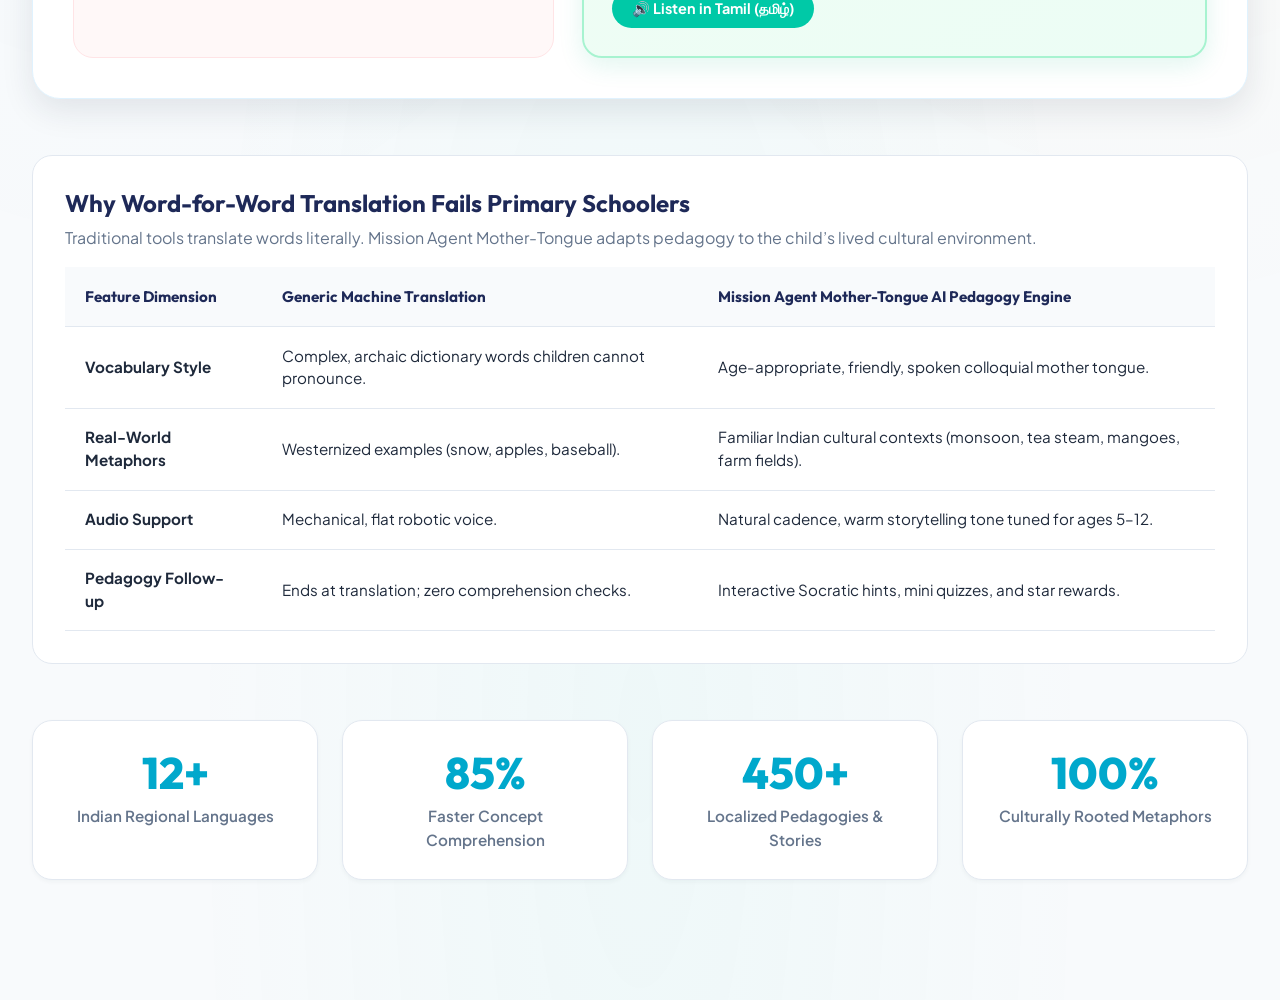
==== commit 30683520: "feat: universal student name propagation across all hubs with inline and navbar edit support" ====
--- a/Frontend/index.html
+++ b/Frontend/index.html
@@ -87,6 +87,11 @@
           🔒 <span id="nav-host-label">Secured Link</span>
         </button>
 
+        <!-- Active Student Pill with Quick Edit -->
+        <button id="btn-nav-student-profile" class="btn-nav-student-pill" title="Click to Change Student Name">
+          <span>👦🏽</span> <span class="nav-student-label">Student:</span> <strong class="student-name-slot" id="nav-student-name-display">Aarav</strong> <span>✏️</span>
+        </button>
+
         <!-- Bright / Dark Mode Toggle -->
         <button id="btn-theme-toggle" class="btn-theme-toggle" title="Switch between Bright and Dark Mode" aria-label="Toggle Bright / Dark Mode">
           <span id="theme-toggle-icon">🌙</span> <span id="theme-toggle-text">Dark</span>
@@ -115,14 +120,14 @@
       <div class="hero-container">
         <div class="hero-text-content">
           <div class="hero-pill-badge">
-            <span>🇮🇳</span> AI-Powered Primary Vernacular Education
+            <span>🇮🇳</span> Welcome, <strong class="student-name-slot">Aarav</strong>! AI Vernacular Learning
           </div>
           <h2 class="hero-title">
             Learn in the Language <br>
             <span class="highlight">You Think In.</span>
           </h2>
           <p class="hero-subheadline">
-            Children grasp foundational concepts faster when taught in their mother tongue with familiar cultural metaphors, not cold word-for-word translations.
+            Children like <strong class="student-name-slot">Aarav</strong> grasp foundational concepts faster when taught in their mother tongue with familiar cultural metaphors, not cold word-for-word translations.
           </p>
 
           <div class="hero-cta-group">
@@ -423,7 +428,7 @@
               <div class="speaker-profile">
                 <span class="speaker-avatar-circle">🎒</span>
                 <div>
-                  <div class="speaker-name">Person 2 (Student / Child)</div>
+                  <div class="speaker-name">Person 2 (<span class="student-name-slot">Aarav</span> - Student)</div>
                   <div class="target-lang-pill" id="p2-target-pill">
                     🇮🇳 Selected: <strong id="p2-lang-label">Tamil (தமிழ்)</strong>
                   </div>
@@ -486,8 +491,8 @@
           </div>
 
           <h3 class="tutor-name">Mitra (நண்பன் மித்ரா)</h3>
-          <span class="tutor-badge">Adaptive AI Tutor</span>
-          <p class="tutor-bio">“Ask me anything in any language — I will convert it and teach you in your mother tongue with kitchen and village stories!”</p>
+          <span class="tutor-badge">Personalized AI Tutor for <strong class="student-name-slot">Aarav</strong></span>
+          <p class="tutor-bio">“Hello <span class="student-name-slot">Aarav</span>! Ask me anything in any language — I will convert it and teach you in your mother tongue with kitchen and village stories!”</p>
 
           <div class="tutor-action-chips">
             <button class="tutor-chip" data-prompt="Why does rain fall from the sky?">🌧️ Why does rain fall?</button>
@@ -530,11 +535,14 @@
         <div class="profile-left">
           <div class="profile-avatar-circle">👦🏽</div>
           <div class="profile-info">
-            <h3 id="student-profile-name">Aarav Kumar (ஆரவ் குமார்)</h3>
+            <h3 id="student-profile-name">
+              <span class="student-name-slot">Aarav</span>
+              <button id="btn-edit-student-name" class="btn-edit-inline-name" title="Click to Change Student Name">✏️ Edit Name</button>
+            </h3>
             <div class="profile-meta-pills">
               <span>🎒 Grade: Class 3</span> • 
               <span>🗣️ Mother Tongue: <strong id="dash-mother-tongue">Tamil (தமிழ்)</strong></span> • 
-              <span>🏆 Level 4 Explorer</span>
+              <span>🏆 <span class="student-name-slot">Aarav</span>'s Level 4 Explorer</span>
             </div>
           </div>
         </div>
@@ -560,7 +568,7 @@
 
       <!-- Subjects Progress Cards -->
       <div class="section-header" style="text-align: left; margin-bottom: 1.5rem;">
-        <h3>My Subjects in Mother Tongue</h3>
+        <h3><span class="student-name-slot">Aarav</span>'s Subjects in Mother Tongue</h3>
         <p>All core topics aligned with regional curriculum standards.</p>
       </div>
 
@@ -570,7 +578,7 @@
 
       <!-- Badges Showcase -->
       <div class="badges-container">
-        <h3>My Unlocked Badges 🏆</h3>
+        <h3><span class="student-name-slot">Aarav</span>'s Unlocked Badges 🏆</h3>
         <p style="color: var(--text-muted); font-size: 0.9rem;">Rewards earned through voice questions and vernacular understanding.</p>
         <div id="dashboard-badges-grid" class="badges-grid">
           <!-- Rendered by app.js -->
@@ -598,6 +606,10 @@
         </div>
         <h2>AI Vernacular Lesson Studio & Curriculum Hub</h2>
         <p>Empower educators to brainstorm NEP 2020 syllabus topics and generate complete 7-stage localized lesson plans with cultural narratives, mother-tongue scientific glossaries, zero-cost experiential experiments, chalkboard layouts, and parent bridges.</p>
+      </div>
+
+      <div class="teacher-student-spotlight-bar">
+        <span>🎯</span> <strong>Student Spotlight:</strong> Lesson plans dynamically tailored for <strong class="student-name-slot" style="margin: 0 0.25rem;">Aarav</strong> and Class 3 peers in Mother Tongue.
       </div>
 
       <div class="teacher-workspace-layout">
@@ -1141,5 +1153,28 @@
        ========================================================================== -->
   <script type="module" src="js/app.js"></script>
 
+  <!-- Quick Name Edit Modal -->
+  <div id="modal-edit-student-name" class="onboarding-modal-overlay" role="dialog" aria-modal="true" style="display: none;">
+    <div class="onboarding-modal-content" style="max-width: 480px; text-align: center;">
+      <button class="modal-close-corner" id="btn-close-edit-name" title="Close">&times;</button>
+      <div style="font-size: 2.8rem; margin-bottom: 0.5rem;">👦🏽</div>
+      <h3 style="margin-bottom: 0.4rem; font-size: 1.35rem; color: var(--color-primary);">Change Student Name</h3>
+      <p style="color: var(--text-muted); font-size: 0.88rem; margin-bottom: 1.25rem; line-height: 1.5;">
+        Enter the student's name to personalize all hubs: <strong>Student Hub</strong>, <strong>Mitra AI Tutor</strong>, <strong>Parent View</strong>, and <strong>Teacher Hub</strong>.
+      </p>
+      <div class="onboarding-name-input-row" style="margin-bottom: 1.5rem;">
+        <input type="text" id="quick-edit-student-name" placeholder="Type name (e.g. Aarav, Ananya, Kavin, Rahul...)" style="font-size: 1.15rem; text-align: center; padding: 0.8rem 1rem; font-weight: 700;">
+      </div>
+      <div style="display: flex; gap: 0.75rem; justify-content: center;">
+        <button id="btn-save-edit-name" class="btn-primary" style="padding: 0.75rem 1.75rem; font-weight: 700; cursor: pointer;">
+          💾 Save & Update All Pages
+        </button>
+        <button id="btn-cancel-edit-name" class="btn-secondary" style="padding: 0.75rem 1.2rem; cursor: pointer;">
+          Cancel
+        </button>
+      </div>
+    </div>
+  </div>
+
 </body>
 </html>
--- a/Frontend/styles/components.css
+++ b/Frontend/styles/components.css
@@ -4190,5 +4190,80 @@
   border-color: #475569 !important;
 }
 
-
-
+/* ==========================================================================
+   STUDENT NAME PERSONALIZATION & EDIT PILL STYLING
+   ========================================================================== */
+.btn-nav-student-pill {
+  display: inline-flex;
+  align-items: center;
+  gap: 0.35rem;
+  background: var(--bg-surface);
+  border: 1px solid var(--border-subtle);
+  border-radius: var(--radius-pill);
+  padding: 0.4rem 0.85rem;
+  font-size: 0.82rem;
+  font-weight: 700;
+  color: var(--text-main);
+  cursor: pointer;
+  transition: all 0.2s ease;
+  box-shadow: var(--shadow-sm);
+  user-select: none;
+}
+
+.btn-nav-student-pill:hover {
+  border-color: #00A8CC;
+  transform: translateY(-1px);
+  box-shadow: var(--shadow-md);
+}
+
+.btn-edit-inline-name {
+  background: rgba(255, 255, 255, 0.2);
+  border: 1px solid rgba(255, 255, 255, 0.4);
+  color: #FFFFFF;
+  border-radius: var(--radius-pill);
+  padding: 0.25rem 0.75rem;
+  font-size: 0.78rem;
+  font-weight: 700;
+  cursor: pointer;
+  margin-left: 0.75rem;
+  vertical-align: middle;
+  transition: all 0.2s ease;
+  display: inline-flex;
+  align-items: center;
+  gap: 0.3rem;
+}
+
+.btn-edit-inline-name:hover {
+  background: rgba(255, 255, 255, 0.35);
+  transform: scale(1.05);
+}
+
+.teacher-student-spotlight-bar {
+  background: linear-gradient(135deg, #EFF6FF, #E0F2FE);
+  border: 1.5px solid #93C5FD;
+  color: #1E40AF;
+  border-radius: var(--radius-md);
+  padding: 0.65rem 1.15rem;
+  font-size: 0.88rem;
+  font-weight: 600;
+  margin-bottom: 1.5rem;
+  display: flex;
+  align-items: center;
+  gap: 0.5rem;
+}
+
+body.dark-mode .btn-nav-student-pill {
+  background: #1E293B !important;
+  border-color: #475569 !important;
+  color: #F8FAFC !important;
+}
+
+body.dark-mode .teacher-student-spotlight-bar {
+  background: linear-gradient(135deg, #1E293B, #0F172A) !important;
+  border-color: #38BDF8 !important;
+  color: #93C5FD !important;
+}
+
+
+
+
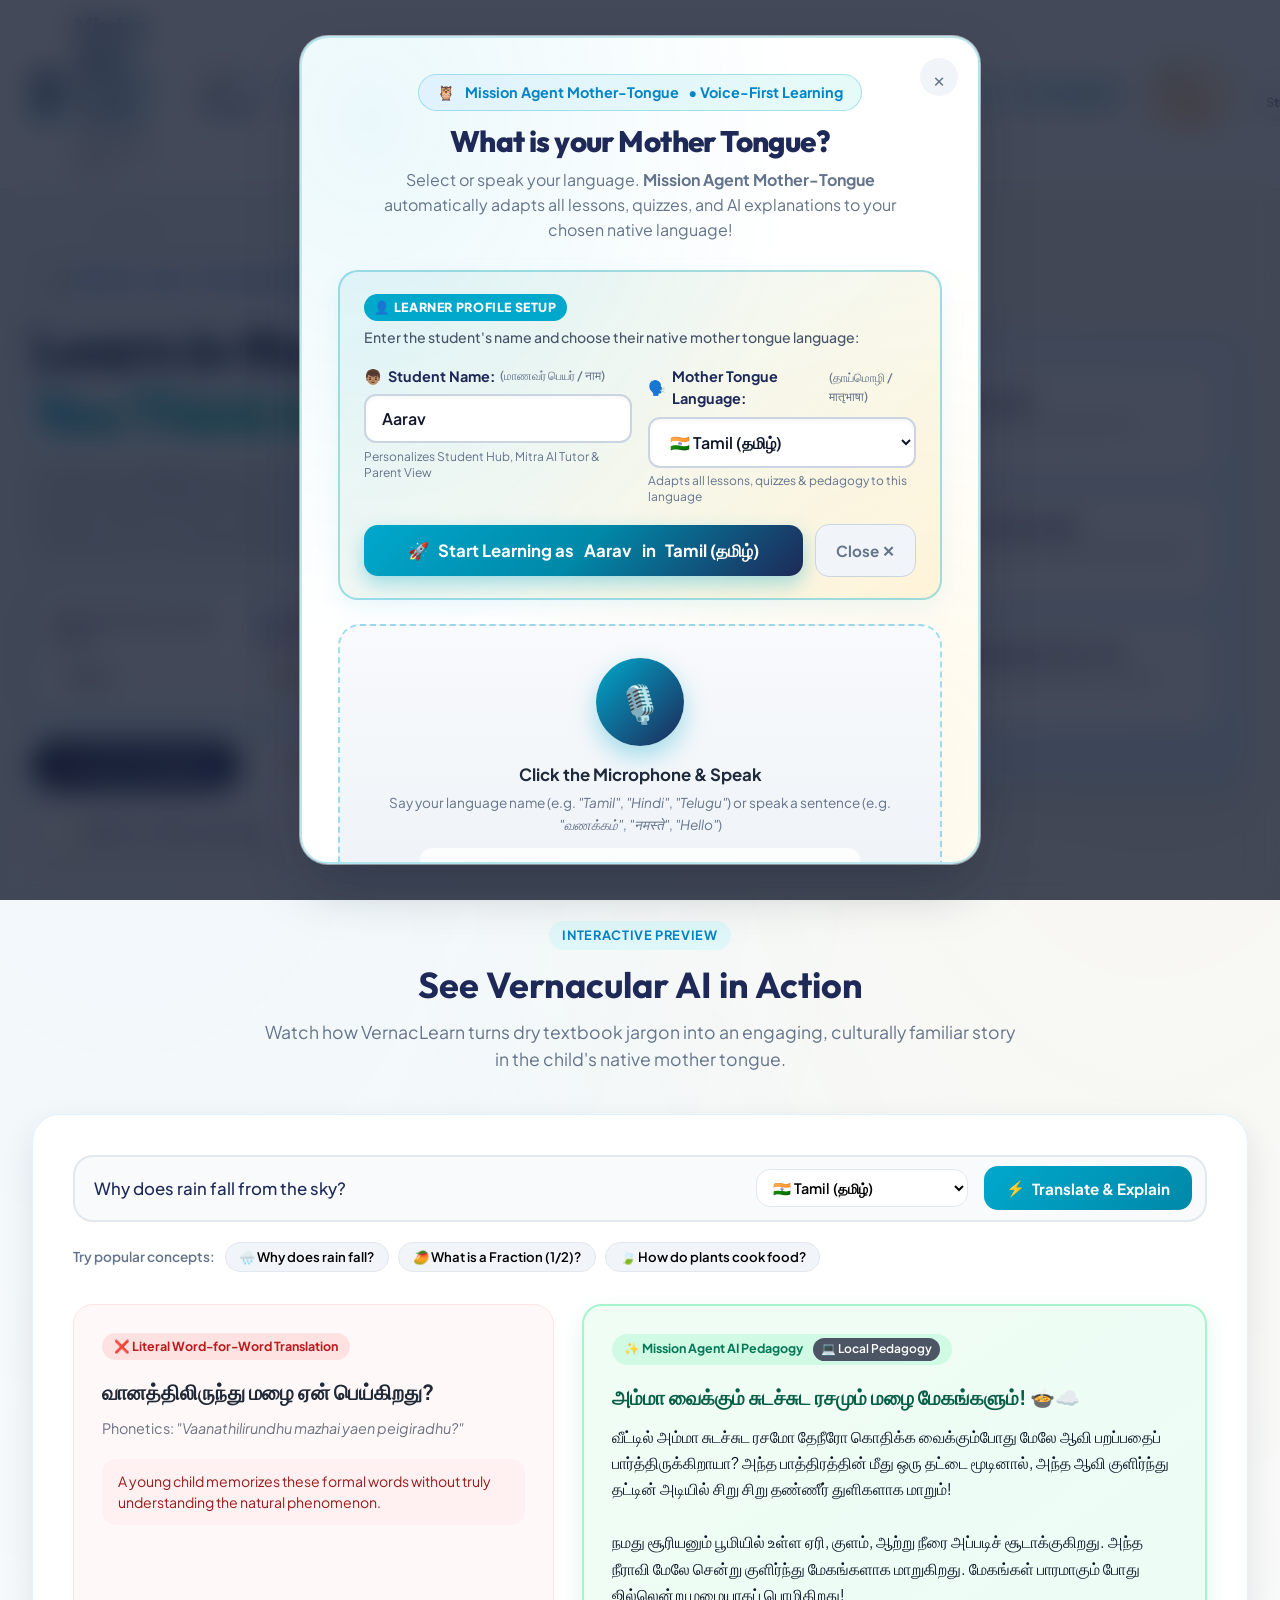
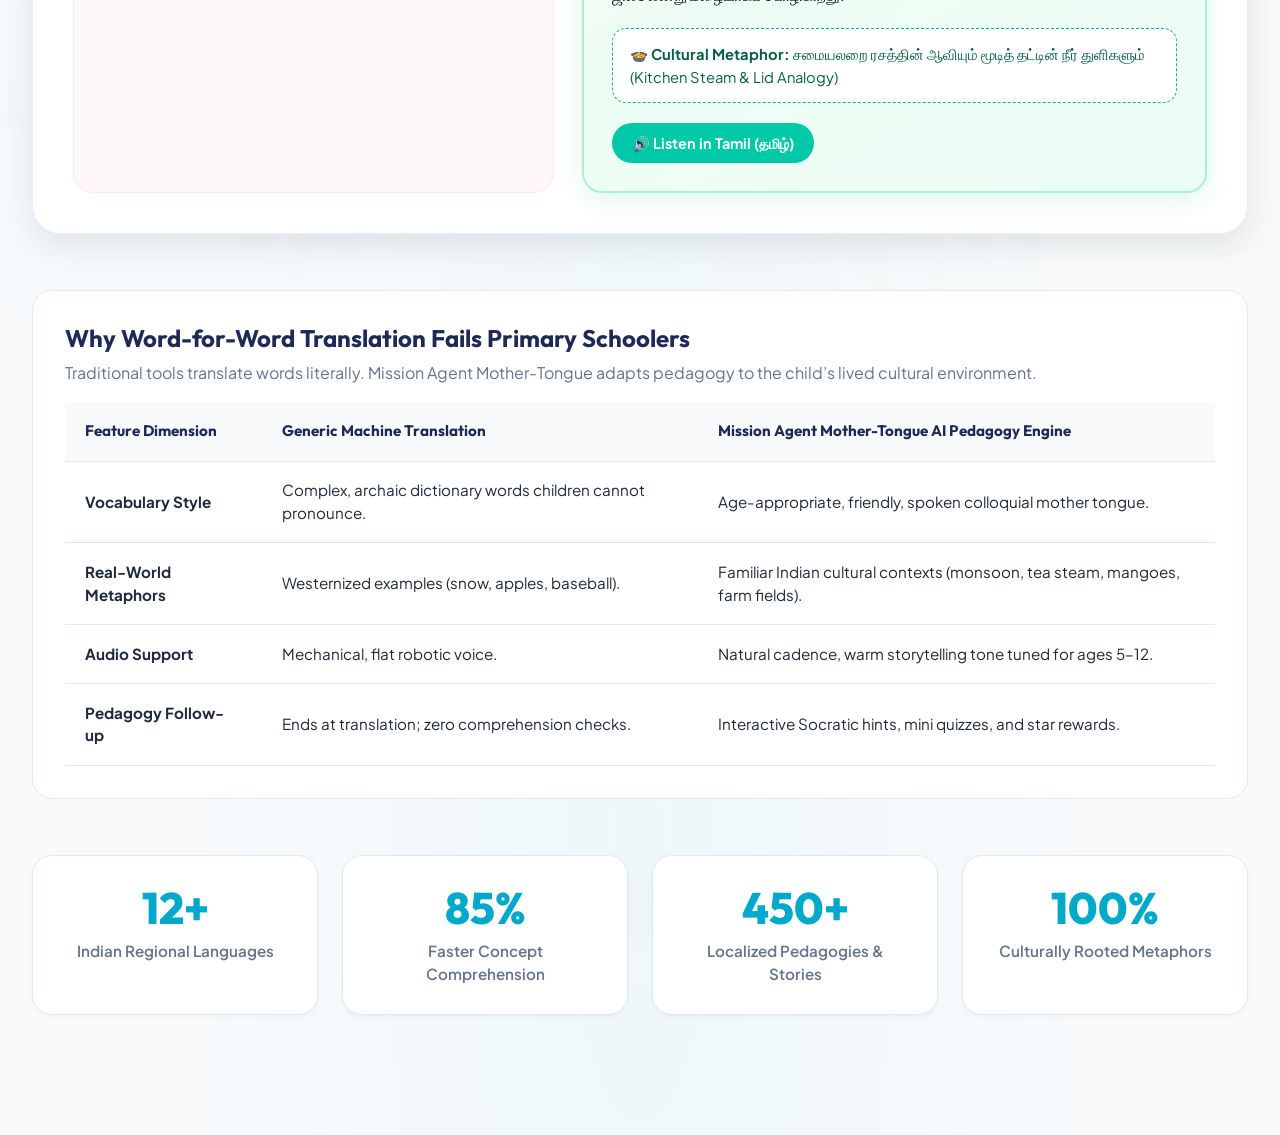
==== commit 470cafff: "fix: make student name and mother tongue language input fully interactive and controllable before su" ====
--- a/Frontend/index.html
+++ b/Frontend/index.html
@@ -129,6 +129,36 @@
           <p class="hero-subheadline">
             Children like <strong class="student-name-slot">Aarav</strong> grasp foundational concepts faster when taught in their mother tongue with familiar cultural metaphors, not cold word-for-word translations.
           </p>
+
+          <!-- Interactive Hero Learner & Language Setup Bar -->
+          <div class="hero-learner-setup-bar">
+            <div class="setup-bar-inner">
+              <div class="setup-bar-col">
+                <label for="hero-student-name-input">👦🏽 Student Name (மாணவர் பெயர்):</label>
+                <input type="text" id="hero-student-name-input" placeholder="Enter student name..." value="Aarav" autocomplete="name">
+              </div>
+              <div class="setup-bar-col">
+                <label for="hero-lang-select">🗣️ Mother Tongue (தாய்மொழி):</label>
+                <select id="hero-lang-select">
+                  <option value="ta" selected>🇮🇳 Tamil (தமிழ்)</option>
+                  <option value="hi">🇮🇳 Hindi (हिन्दी)</option>
+                  <option value="te">🇮🇳 Telugu (తెలుగు)</option>
+                  <option value="kn">🇮🇳 Kannada (ಕನ್ನಡ)</option>
+                  <option value="ml">🇮🇳 Malayalam (മലയാളം)</option>
+                  <option value="bn">🇮🇳 Bengali (বাংলা)</option>
+                  <option value="mr">🇮🇳 Marathi (मराठी)</option>
+                  <option value="gu">🇮🇳 Gujarati (ગુજરાતી)</option>
+                  <option value="pa">🇮🇳 Punjabi (ਪੰਜਾਬੀ)</option>
+                  <option value="or">🇮🇳 Odia (ଓଡ଼ିଆ)</option>
+                  <option value="as">🇮🇳 Assamese (অসমীয়া)</option>
+                  <option value="en">🌐 English (English)</option>
+                </select>
+              </div>
+              <button id="btn-hero-save-profile" class="btn-hero-setup-save" title="Apply Name and Language Across All Hubs">
+                ✨ Apply & Personalize All
+              </button>
+            </div>
+          </div>
 
           <div class="hero-cta-group">
             <button class="btn-primary" onclick="window.vernacApp.switchTab('translate')">
@@ -541,7 +571,7 @@
             </h3>
             <div class="profile-meta-pills">
               <span>🎒 Grade: Class 3</span> • 
-              <span>🗣️ Mother Tongue: <strong id="dash-mother-tongue">Tamil (தமிழ்)</strong></span> • 
+              <span>🗣️ Mother Tongue: <strong id="dash-mother-tongue">Tamil (தமிழ்)</strong> <button id="btn-edit-student-lang" class="btn-edit-inline-lang" title="Click to Change Mother Tongue">🌐 Change</button></span> • 
               <span>🏆 <span class="student-name-slot">Aarav</span>'s Level 4 Explorer</span>
             </div>
           </div>
@@ -813,14 +843,62 @@
         </p>
       </div>
 
-      <!-- Student Name Input Stage -->
-      <div class="onboarding-name-stage">
-        <label for="onboarding-student-name">
-          <span>👦🏽</span> <strong>What is your name? (மாணவர் பெயர் / आपका नाम):</strong>
-        </label>
-        <div class="onboarding-name-input-row">
-          <input type="text" id="onboarding-student-name" placeholder="Type your name (e.g. Aarav, Ananya, Kavin, Rahul...)" value="Aarav">
-          <span class="onboarding-name-subhint">Used to personalize your Student Hub & Parent Portal</span>
+      <!-- Unified Learner Details Input Card (Student Name & Mother Tongue Language) -->
+      <div class="onboarding-setup-card">
+        <div class="setup-card-header">
+          <span class="setup-header-badge">👤 Learner Profile Setup</span>
+          <p class="setup-header-sub">Enter the student's name and choose their native mother tongue language:</p>
+        </div>
+
+        <div class="setup-card-row">
+          <!-- Input 1: Student Name -->
+          <div class="setup-field-block">
+            <label for="onboarding-student-name">
+              <span class="field-icon">👦🏽</span>
+              <strong>Student Name:</strong>
+              <span class="field-sublabel">(மாணவர் பெயர் / नाम)</span>
+            </label>
+            <div class="setup-input-wrapper">
+              <input type="text" id="onboarding-student-name" class="setup-text-input" placeholder="Enter student name (e.g. Aarav, Ananya, Kavin...)" value="Aarav" autocomplete="name">
+            </div>
+            <span class="setup-field-hint">Personalizes Student Hub, Mitra AI Tutor & Parent View</span>
+          </div>
+
+          <!-- Input 2: Mother Tongue Language -->
+          <div class="setup-field-block">
+            <label for="onboarding-lang-select">
+              <span class="field-icon">🗣️</span>
+              <strong>Mother Tongue Language:</strong>
+              <span class="field-sublabel">(தாய்மொழி / मातृभाषा)</span>
+            </label>
+            <div class="setup-input-wrapper">
+              <select id="onboarding-lang-select" class="setup-select-input">
+                <option value="ta" selected>🇮🇳 Tamil (தமிழ்)</option>
+                <option value="hi">🇮🇳 Hindi (हिन्दी)</option>
+                <option value="te">🇮🇳 Telugu (తెలుగు)</option>
+                <option value="kn">🇮🇳 Kannada (ಕನ್ನಡ)</option>
+                <option value="ml">🇮🇳 Malayalam (മലയാളം)</option>
+                <option value="bn">🇮🇳 Bengali (বাংলা)</option>
+                <option value="mr">🇮🇳 Marathi (मराठी)</option>
+                <option value="gu">🇮🇳 Gujarati (ગુજરાતી)</option>
+                <option value="pa">🇮🇳 Punjabi (ਪੰਜਾਬੀ)</option>
+                <option value="or">🇮🇳 Odia (ଓଡ଼ିଆ)</option>
+                <option value="as">🇮🇳 Assamese (অসমীয়া)</option>
+                <option value="en">🌐 English (English)</option>
+              </select>
+            </div>
+            <span class="setup-field-hint">Adapts all lessons, quizzes & pedagogy to this language</span>
+          </div>
+        </div>
+
+        <!-- Primary Start Learning CTA Button -->
+        <div class="setup-card-action-bar">
+          <button id="btn-confirm-mother-tongue" class="btn-onboarding-primary-submit">
+            <span>🚀</span> Start Learning as <strong id="onboarding-confirm-student-name">Aarav</strong> in <strong id="onboarding-confirm-lang-name">Tamil (தமிழ்)</strong>
+          </button>
+          <button id="btn-quick-close-onboarding" class="btn-onboarding-close-subtle" title="Close and enter website">
+            Close ✕
+          </button>
         </div>
       </div>
 
@@ -863,7 +941,7 @@
 
         <!-- Or Select Below -->
         <div class="onboarding-divider">
-          <span>Click Any Language to Choose Immediately</span>
+          <span>Or Click Any Language to Select</span>
         </div>
 
         <div class="onboarding-lang-grid" id="onboarding-lang-grid">
@@ -950,15 +1028,6 @@
               <span class="lang-choice-eng">English</span>
               <span class="lang-choice-native">English</span>
             </div>
-          </button>
-        </div>
-
-        <div style="display: flex; gap: 0.8rem; margin-top: 1.25rem;">
-          <button id="btn-confirm-mother-tongue" class="btn-enter-platform" style="flex: 1;">
-            <span>✨</span> Apply <span id="onboarding-confirm-lang-name">Tamil (தமிழ்)</span> & Explore
-          </button>
-          <button id="btn-quick-close-onboarding" class="btn-secondary" style="padding: 0.85rem 1.4rem; font-weight: 700; border-radius: var(--radius-pill); cursor: pointer;">
-            Close ✕
           </button>
         </div>
       </div>
@@ -1153,21 +1222,48 @@
        ========================================================================== -->
   <script type="module" src="js/app.js"></script>
 
-  <!-- Quick Name Edit Modal -->
+  <!-- Quick Name & Language Edit Modal -->
   <div id="modal-edit-student-name" class="onboarding-modal-overlay" role="dialog" aria-modal="true" style="display: none;">
-    <div class="onboarding-modal-content" style="max-width: 480px; text-align: center;">
+    <div class="onboarding-modal-content" style="max-width: 520px; text-align: center;">
       <button class="modal-close-corner" id="btn-close-edit-name" title="Close">&times;</button>
       <div style="font-size: 2.8rem; margin-bottom: 0.5rem;">👦🏽</div>
-      <h3 style="margin-bottom: 0.4rem; font-size: 1.35rem; color: var(--color-primary);">Change Student Name</h3>
+      <h3 style="margin-bottom: 0.4rem; font-size: 1.35rem; color: var(--color-primary);">Update Student & Language</h3>
       <p style="color: var(--text-muted); font-size: 0.88rem; margin-bottom: 1.25rem; line-height: 1.5;">
-        Enter the student's name to personalize all hubs: <strong>Student Hub</strong>, <strong>Mitra AI Tutor</strong>, <strong>Parent View</strong>, and <strong>Teacher Hub</strong>.
+        Change student name and mother tongue language. Updates will apply instantly across <strong>Student Hub</strong>, <strong>Mitra AI Tutor</strong>, <strong>Parent View</strong>, and <strong>Teacher Hub</strong>.
       </p>
-      <div class="onboarding-name-input-row" style="margin-bottom: 1.5rem;">
-        <input type="text" id="quick-edit-student-name" placeholder="Type name (e.g. Aarav, Ananya, Kavin, Rahul...)" style="font-size: 1.15rem; text-align: center; padding: 0.8rem 1rem; font-weight: 700;">
-      </div>
+      
+      <div class="quick-edit-fields-group" style="text-align: left; margin-bottom: 1.5rem; display: flex; flex-direction: column; gap: 1rem;">
+        <div>
+          <label for="quick-edit-student-name" style="font-size: 0.85rem; font-weight: 700; color: var(--text-main); display: block; margin-bottom: 0.35rem;">
+            👦🏽 Student Name (மாணவர் பெயர்):
+          </label>
+          <input type="text" id="quick-edit-student-name" placeholder="Type student name (e.g. Aarav, Ananya, Kavin...)" style="width: 100%; font-size: 1.05rem; padding: 0.75rem 1rem; font-weight: 600; border-radius: var(--radius-md); border: 2px solid #CBD5E1; outline: none; background: #FFFFFF; color: #0F172A;">
+        </div>
+
+        <div>
+          <label for="quick-edit-student-lang" style="font-size: 0.85rem; font-weight: 700; color: var(--text-main); display: block; margin-bottom: 0.35rem;">
+            🗣️ Mother Tongue Language (தாய்மொழி):
+          </label>
+          <select id="quick-edit-student-lang" style="width: 100%; font-size: 1.05rem; padding: 0.75rem 1rem; font-weight: 600; border-radius: var(--radius-md); border: 2px solid #CBD5E1; background: #FFFFFF; color: #0F172A; outline: none;">
+            <option value="ta">🇮🇳 Tamil (தமிழ்)</option>
+            <option value="hi">🇮🇳 Hindi (हिन्दी)</option>
+            <option value="te">🇮🇳 Telugu (తెలుగు)</option>
+            <option value="kn">🇮🇳 Kannada (ಕನ್ನಡ)</option>
+            <option value="ml">🇮🇳 Malayalam (മലയാളം)</option>
+            <option value="bn">🇮🇳 Bengali (বাংলা)</option>
+            <option value="mr">🇮🇳 Marathi (मराठी)</option>
+            <option value="gu">🇮🇳 Gujarati (ગુજરાતી)</option>
+            <option value="pa">🇮🇳 Punjabi (ਪੰਜਾਬੀ)</option>
+            <option value="or">🇮🇳 Odia (ଓଡ଼ିଆ)</option>
+            <option value="as">🇮🇳 Assamese (অসমীয়া)</option>
+            <option value="en">🌐 English (English)</option>
+          </select>
+        </div>
+      </div>
+
       <div style="display: flex; gap: 0.75rem; justify-content: center;">
         <button id="btn-save-edit-name" class="btn-primary" style="padding: 0.75rem 1.75rem; font-weight: 700; cursor: pointer;">
-          💾 Save & Update All Pages
+          💾 Save & Update All Hubs
         </button>
         <button id="btn-cancel-edit-name" class="btn-secondary" style="padding: 0.75rem 1.2rem; cursor: pointer;">
           Cancel
--- a/Frontend/styles/components.css
+++ b/Frontend/styles/components.css
@@ -4264,6 +4264,298 @@
   color: #93C5FD !important;
 }
 
-
-
-
+/* ==========================================================================
+   UNIFIED ONBOARDING LEARNER SETUP CARD
+   ========================================================================== */
+.onboarding-setup-card {
+  background: linear-gradient(135deg, rgba(0, 168, 204, 0.08) 0%, rgba(255, 184, 0, 0.1) 100%);
+  border: 2px solid rgba(0, 168, 204, 0.35);
+  border-radius: 20px;
+  padding: 1.35rem 1.5rem;
+  margin-bottom: 1.5rem;
+  box-shadow: 0 8px 24px rgba(0, 168, 204, 0.08);
+  text-align: left;
+}
+
+.setup-card-header {
+  margin-bottom: 1rem;
+}
+
+.setup-header-badge {
+  display: inline-block;
+  background: #00A8CC;
+  color: #FFFFFF;
+  font-size: 0.78rem;
+  font-weight: 800;
+  text-transform: uppercase;
+  letter-spacing: 0.05em;
+  padding: 0.25rem 0.65rem;
+  border-radius: 9999px;
+  margin-bottom: 0.35rem;
+}
+
+.setup-header-sub {
+  font-size: 0.88rem;
+  color: #475569;
+  margin: 0;
+  font-weight: 500;
+}
+
+.setup-card-row {
+  display: grid;
+  grid-template-columns: 1fr 1fr;
+  gap: 1rem;
+  margin-bottom: 1.25rem;
+}
+
+@media (max-width: 640px) {
+  .setup-card-row {
+    grid-template-columns: 1fr;
+  }
+}
+
+.setup-field-block {
+  display: flex;
+  flex-direction: column;
+}
+
+.setup-field-block label {
+  display: flex;
+  align-items: center;
+  gap: 0.35rem;
+  font-size: 0.9rem;
+  font-weight: 700;
+  color: #1E2958;
+  margin-bottom: 0.45rem;
+}
+
+.field-sublabel {
+  font-size: 0.78rem;
+  font-weight: 500;
+  color: #64748B;
+}
+
+.setup-text-input,
+.setup-select-input {
+  width: 100%;
+  padding: 0.75rem 1rem;
+  font-size: 1rem;
+  font-weight: 600;
+  border-radius: 12px;
+  border: 2px solid #CBD5E1;
+  background: #FFFFFF;
+  color: #0F172A;
+  outline: none;
+  transition: all 0.2s ease;
+  box-shadow: inset 0 2px 4px rgba(0, 0, 0, 0.04);
+}
+
+.setup-text-input:focus,
+.setup-select-input:focus {
+  border-color: #00A8CC;
+  box-shadow: 0 0 0 3px rgba(0, 168, 204, 0.2);
+}
+
+.setup-field-hint {
+  font-size: 0.75rem;
+  color: #64748B;
+  margin-top: 0.35rem;
+  line-height: 1.3;
+}
+
+.setup-card-action-bar {
+  display: flex;
+  align-items: center;
+  gap: 0.75rem;
+}
+
+.btn-onboarding-primary-submit {
+  flex: 1;
+  background: linear-gradient(135deg, #00A8CC 0%, #0088A8 50%, #1E2958 100%);
+  color: #FFFFFF;
+  border: none;
+  border-radius: 14px;
+  padding: 0.95rem 1.4rem;
+  font-size: 1.05rem;
+  font-weight: 700;
+  cursor: pointer;
+  display: flex;
+  align-items: center;
+  justify-content: center;
+  gap: 0.6rem;
+  box-shadow: 0 8px 20px rgba(0, 168, 204, 0.35);
+  transition: all 0.25s ease;
+}
+
+.btn-onboarding-primary-submit:hover {
+  transform: translateY(-2px);
+  box-shadow: 0 12px 28px rgba(0, 168, 204, 0.5);
+}
+
+.btn-onboarding-primary-submit:active {
+  transform: scale(0.98);
+}
+
+.btn-onboarding-close-subtle {
+  background: #F1F5F9;
+  border: 1px solid #CBD5E1;
+  color: #64748B;
+  padding: 0.95rem 1.25rem;
+  border-radius: 14px;
+  font-size: 0.95rem;
+  font-weight: 700;
+  cursor: pointer;
+  transition: all 0.2s ease;
+}
+
+.btn-onboarding-close-subtle:hover {
+  background: #E2E8F0;
+  color: #0F172A;
+}
+
+/* ==========================================================================
+   HERO LEARNER SETUP BAR (HOMEPAGE)
+   ========================================================================== */
+.hero-learner-setup-bar {
+  background: #FFFFFF;
+  border: 2px solid rgba(0, 168, 204, 0.35);
+  border-radius: 18px;
+  padding: 1rem 1.25rem;
+  margin: 1.25rem 0 1.5rem 0;
+  box-shadow: 0 10px 30px rgba(0, 168, 204, 0.12);
+  width: 100%;
+  max-width: 680px;
+}
+
+.setup-bar-inner {
+  display: flex;
+  align-items: flex-end;
+  gap: 0.85rem;
+  flex-wrap: wrap;
+}
+
+.setup-bar-col {
+  flex: 1;
+  min-width: 180px;
+  display: flex;
+  flex-direction: column;
+}
+
+.setup-bar-col label {
+  font-size: 0.82rem;
+  font-weight: 700;
+  color: #1E2958;
+  margin-bottom: 0.35rem;
+  display: flex;
+  align-items: center;
+  gap: 0.3rem;
+}
+
+.setup-bar-col input,
+.setup-bar-col select {
+  width: 100%;
+  padding: 0.65rem 0.85rem;
+  font-size: 0.95rem;
+  font-weight: 600;
+  border-radius: 10px;
+  border: 1.5px solid #CBD5E1;
+  background: #F8FAFC;
+  color: #0F172A;
+  outline: none;
+  transition: all 0.2s ease;
+}
+
+.setup-bar-col input:focus,
+.setup-bar-col select:focus {
+  background: #FFFFFF;
+  border-color: #00A8CC;
+  box-shadow: 0 0 0 3px rgba(0, 168, 204, 0.18);
+}
+
+.btn-hero-setup-save {
+  background: linear-gradient(135deg, #00A8CC 0%, #1E2958 100%);
+  color: #FFFFFF;
+  border: none;
+  border-radius: 10px;
+  padding: 0.72rem 1.15rem;
+  font-size: 0.92rem;
+  font-weight: 700;
+  cursor: pointer;
+  white-space: nowrap;
+  transition: all 0.2s ease;
+  box-shadow: 0 4px 14px rgba(0, 168, 204, 0.3);
+}
+
+.btn-hero-setup-save:hover {
+  transform: translateY(-2px);
+  box-shadow: 0 8px 20px rgba(0, 168, 204, 0.45);
+}
+
+.btn-edit-inline-lang {
+  background: rgba(255, 255, 255, 0.2);
+  border: 1px solid rgba(255, 255, 255, 0.4);
+  color: #FFFFFF;
+  border-radius: var(--radius-pill);
+  padding: 0.2rem 0.65rem;
+  font-size: 0.76rem;
+  font-weight: 700;
+  cursor: pointer;
+  margin-left: 0.5rem;
+  vertical-align: middle;
+  transition: all 0.2s ease;
+  display: inline-flex;
+  align-items: center;
+  gap: 0.25rem;
+}
+
+.btn-edit-inline-lang:hover {
+  background: rgba(255, 255, 255, 0.35);
+  transform: scale(1.05);
+}
+
+/* Dark Mode Overrides */
+body.dark-mode .onboarding-setup-card {
+  background: linear-gradient(135deg, rgba(0, 168, 204, 0.12) 0%, rgba(30, 41, 59, 0.6) 100%);
+  border-color: rgba(56, 189, 248, 0.35);
+}
+
+body.dark-mode .setup-field-block label,
+body.dark-mode .setup-bar-col label {
+  color: #F1F5F9;
+}
+
+body.dark-mode .field-sublabel,
+body.dark-mode .setup-header-sub,
+body.dark-mode .setup-field-hint {
+  color: #94A3B8;
+}
+
+body.dark-mode .setup-text-input,
+body.dark-mode .setup-select-input,
+body.dark-mode .setup-bar-col input,
+body.dark-mode .setup-bar-col select {
+  background: #1E293B;
+  border-color: #475569;
+  color: #F8FAFC;
+}
+
+body.dark-mode .hero-learner-setup-bar {
+  background: #0F172A;
+  border-color: rgba(56, 189, 248, 0.3);
+  box-shadow: 0 10px 30px rgba(0, 0, 0, 0.4);
+}
+
+body.dark-mode .btn-onboarding-close-subtle {
+  background: #1E293B;
+  border-color: #475569;
+  color: #94A3B8;
+}
+
+body.dark-mode .btn-onboarding-close-subtle:hover {
+  background: #334155;
+  color: #F8FAFC;
+}
+
+
+
+
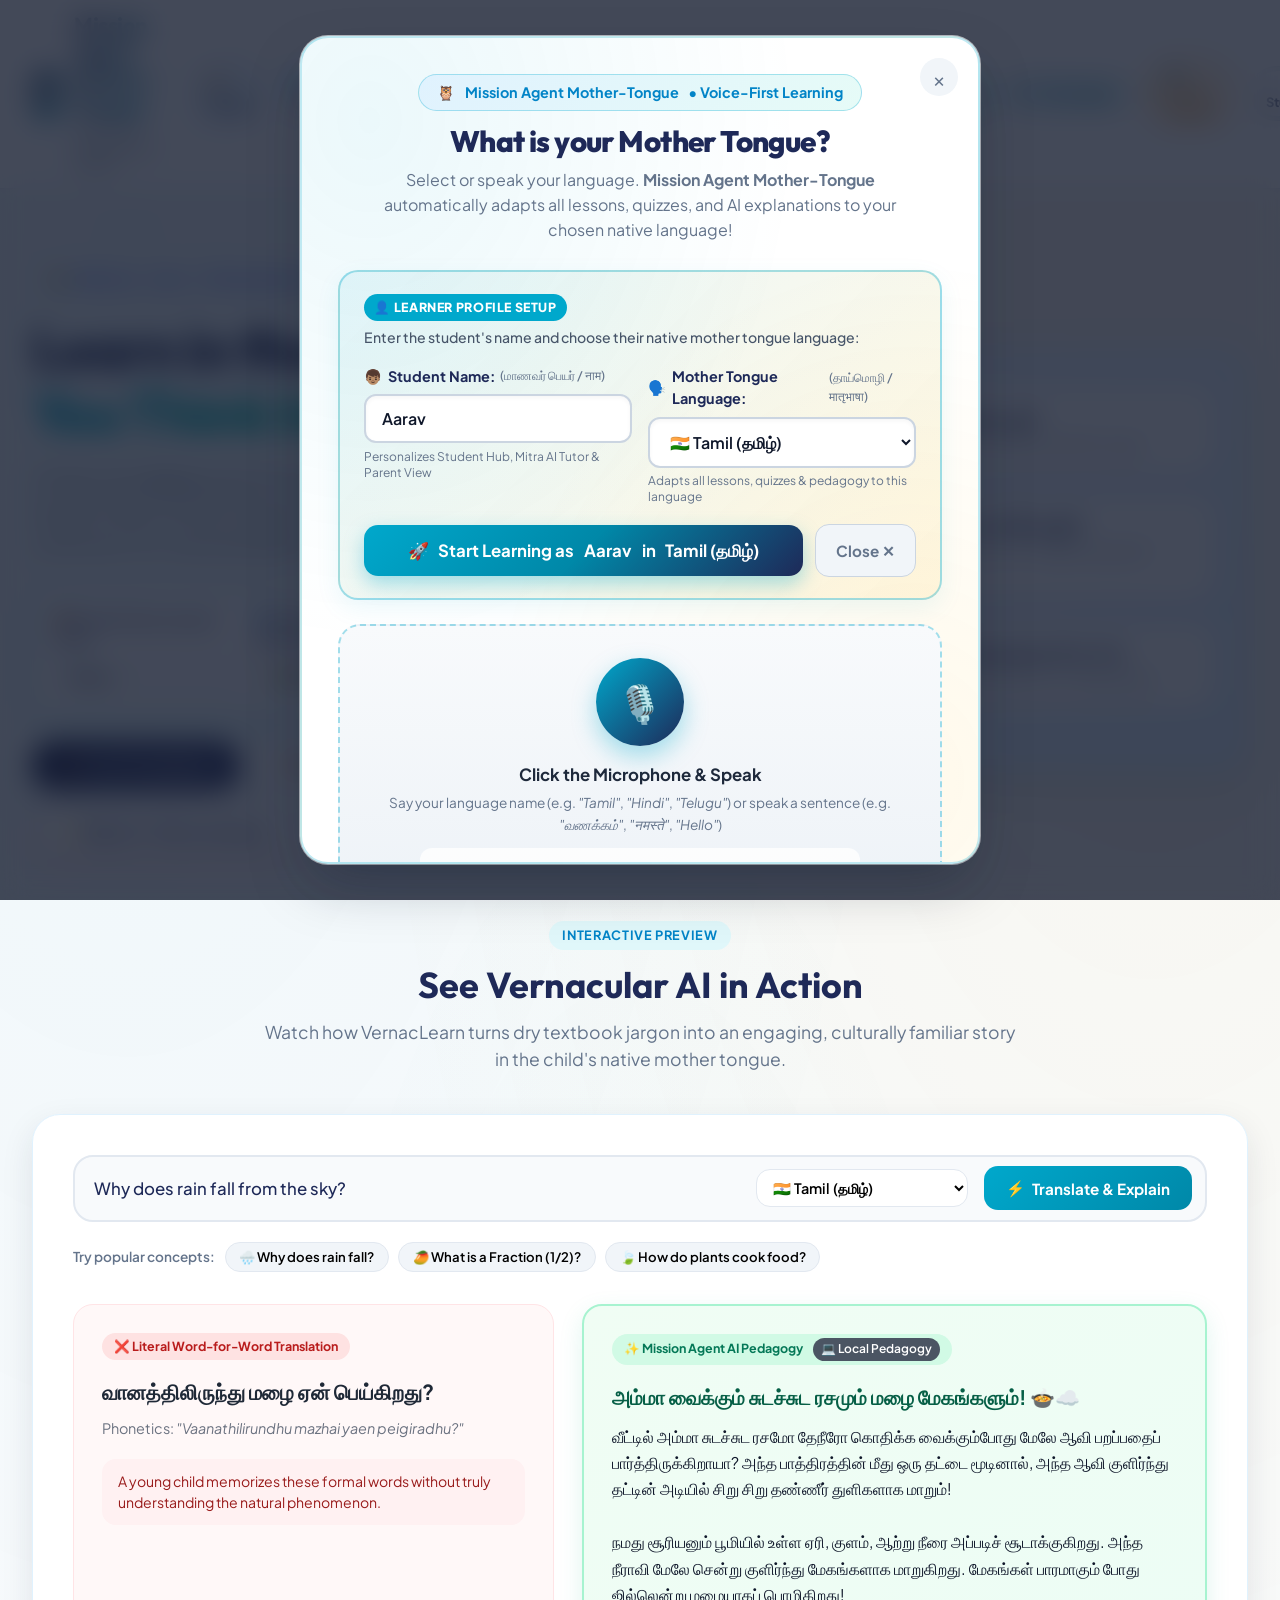
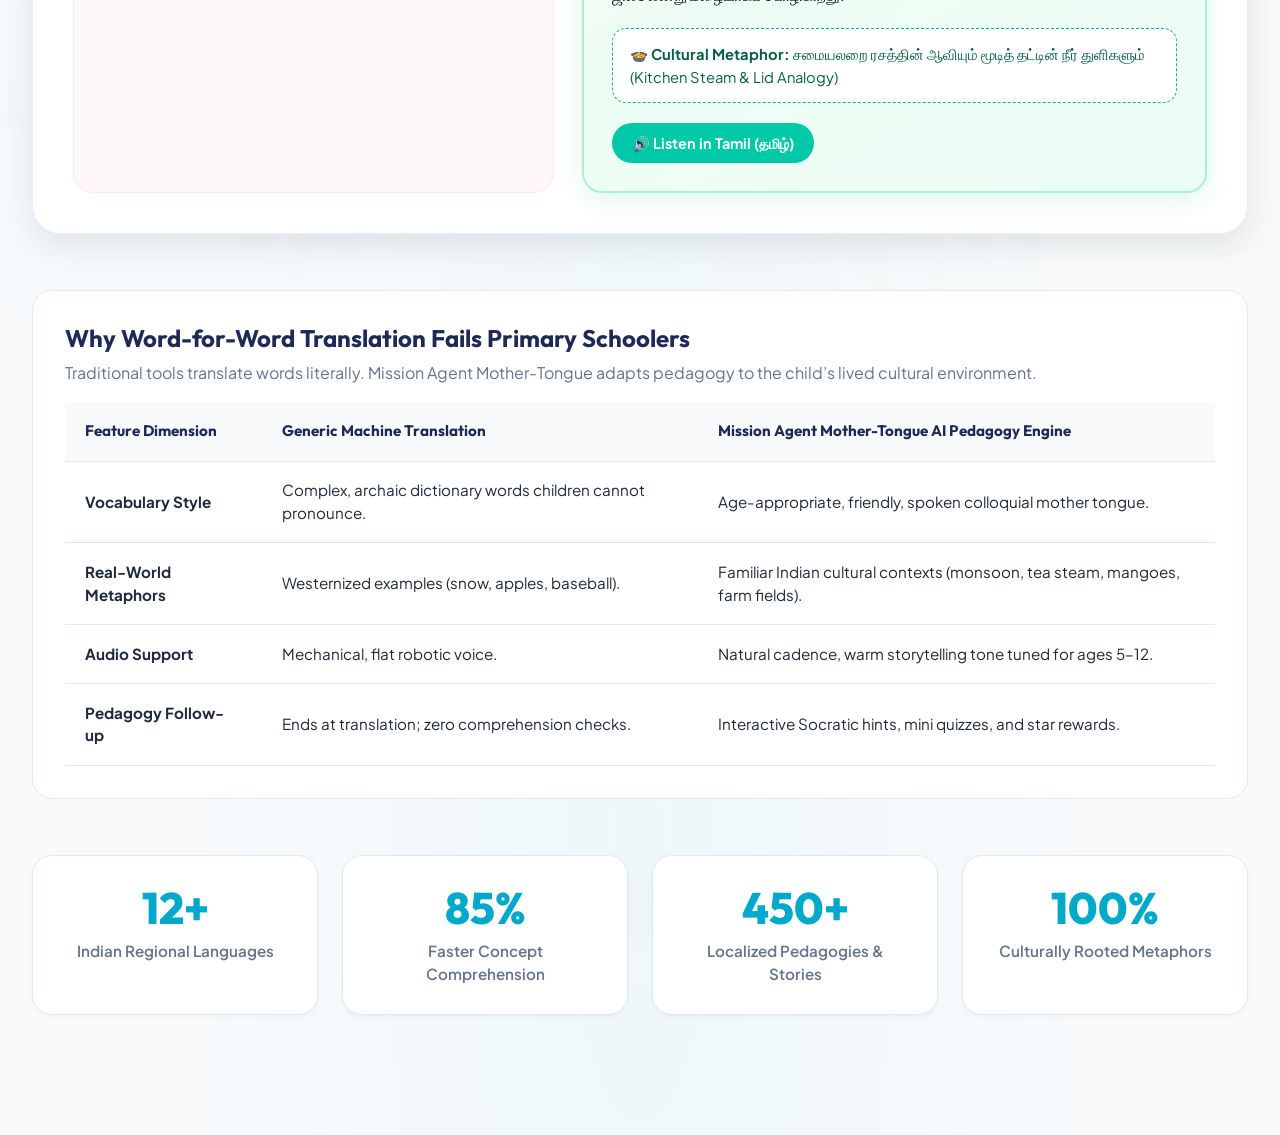
==== commit 6e640473: "fix: enable inline student name editing and reactive cross-hub sync for name and language" ====
--- a/Frontend/index.html
+++ b/Frontend/index.html
@@ -571,7 +571,22 @@
             </h3>
             <div class="profile-meta-pills">
               <span>🎒 Grade: Class 3</span> • 
-              <span>🗣️ Mother Tongue: <strong id="dash-mother-tongue">Tamil (தமிழ்)</strong> <button id="btn-edit-student-lang" class="btn-edit-inline-lang" title="Click to Change Mother Tongue">🌐 Change</button></span> • 
+              <span>🗣️ Mother Tongue: <strong id="dash-mother-tongue">Tamil (தமிழ்)</strong>
+                <select id="dash-lang-inline-select" class="dash-inline-lang-select" title="Switch Student Hub Mother Tongue">
+                  <option value="ta" selected>🇮🇳 Tamil (தமிழ்)</option>
+                  <option value="hi">🇮🇳 Hindi (हिन्दी)</option>
+                  <option value="te">🇮🇳 Telugu (తెలుగు)</option>
+                  <option value="kn">🇮🇳 Kannada (ಕನ್ನಡ)</option>
+                  <option value="ml">🇮🇳 Malayalam (മലയാളം)</option>
+                  <option value="bn">🇮🇳 Bengali (বাংলা)</option>
+                  <option value="mr">🇮🇳 Marathi (मराठी)</option>
+                  <option value="gu">🇮🇳 Gujarati (ગુજરાતી)</option>
+                  <option value="pa">🇮🇳 Punjabi (ਪੰਜਾਬੀ)</option>
+                  <option value="or">🇮🇳 Odia (ଓଡ଼ିଆ)</option>
+                  <option value="as">🇮🇳 Assamese (অসমীয়া)</option>
+                  <option value="en">🌐 English (English)</option>
+                </select>
+              </span> • 
               <span>🏆 <span class="student-name-slot">Aarav</span>'s Level 4 Explorer</span>
             </div>
           </div>
--- a/Frontend/styles/components.css
+++ b/Frontend/styles/components.css
@@ -4556,6 +4556,129 @@
   color: #F8FAFC;
 }
 
-
-
-
+/* ==========================================================================
+   STUDENT HUB INLINE PROFILE & LANGUAGE EDITING STYLES
+   ========================================================================== */
+.profile-info h3 {
+  display: flex;
+  align-items: center;
+  flex-wrap: wrap;
+  gap: 0.75rem;
+  margin-bottom: 0.35rem;
+}
+
+.profile-info .btn-edit-inline-name,
+button#btn-edit-student-name {
+  background: linear-gradient(135deg, rgba(255, 255, 255, 0.25) 0%, rgba(255, 255, 255, 0.12) 100%) !important;
+  border: 1.5px solid rgba(255, 255, 255, 0.6) !important;
+  color: #FFFFFF !important;
+  border-radius: 9999px !important;
+  padding: 0.35rem 0.85rem !important;
+  font-size: 0.82rem !important;
+  font-weight: 700 !important;
+  cursor: pointer !important;
+  display: inline-flex !important;
+  align-items: center !important;
+  gap: 0.35rem !important;
+  transition: all 0.2s ease !important;
+  text-decoration: none !important;
+  outline: none !important;
+  box-shadow: 0 2px 8px rgba(0, 0, 0, 0.15) !important;
+}
+
+.profile-info .btn-edit-inline-name:hover,
+button#btn-edit-student-name:hover {
+  background: rgba(255, 255, 255, 0.35) !important;
+  border-color: #FFFFFF !important;
+  transform: translateY(-1px) scale(1.04) !important;
+  box-shadow: 0 4px 12px rgba(0, 0, 0, 0.25) !important;
+}
+
+.inline-edit-name-box {
+  display: inline-flex;
+  align-items: center;
+  gap: 0.5rem;
+  background: rgba(255, 255, 255, 0.15);
+  padding: 0.25rem 0.5rem;
+  border-radius: 12px;
+  border: 1.5px solid rgba(255, 255, 255, 0.5);
+}
+
+.inline-name-input {
+  background: #FFFFFF;
+  color: #0F172A;
+  border: 2px solid #00A8CC;
+  border-radius: 8px;
+  padding: 0.35rem 0.75rem;
+  font-size: 1.1rem;
+  font-weight: 700;
+  outline: none;
+  min-width: 160px;
+}
+
+.btn-inline-save {
+  background: #10B981;
+  color: #FFFFFF;
+  border: none;
+  border-radius: 8px;
+  padding: 0.4rem 0.8rem;
+  font-size: 0.85rem;
+  font-weight: 700;
+  cursor: pointer;
+  transition: all 0.2s ease;
+}
+
+.btn-inline-save:hover {
+  background: #059669;
+  transform: scale(1.05);
+}
+
+.btn-inline-cancel {
+  background: rgba(255, 255, 255, 0.2);
+  color: #FFFFFF;
+  border: 1px solid rgba(255, 255, 255, 0.4);
+  border-radius: 8px;
+  padding: 0.4rem 0.65rem;
+  font-size: 0.85rem;
+  font-weight: 700;
+  cursor: pointer;
+}
+
+.btn-inline-cancel:hover {
+  background: rgba(255, 255, 255, 0.35);
+}
+
+.dash-inline-lang-select {
+  background: rgba(15, 23, 42, 0.85) !important;
+  color: #38BDF8 !important;
+  border: 1.5px solid rgba(56, 189, 248, 0.6) !important;
+  border-radius: 9999px !important;
+  padding: 0.25rem 0.75rem !important;
+  font-size: 0.82rem !important;
+  font-weight: 700 !important;
+  outline: none !important;
+  cursor: pointer !important;
+  margin-left: 0.4rem !important;
+  transition: all 0.2s ease !important;
+  display: inline-block !important;
+  vertical-align: middle !important;
+  box-shadow: 0 2px 6px rgba(0, 0, 0, 0.2) !important;
+}
+
+.dash-inline-lang-select:hover,
+.dash-inline-lang-select:focus {
+  background: rgba(15, 23, 42, 0.95) !important;
+  border-color: #00E5FF !important;
+  box-shadow: 0 0 0 3px rgba(0, 229, 255, 0.25) !important;
+  color: #FFFFFF !important;
+}
+
+.dash-inline-lang-select option {
+  background: #0F172A;
+  color: #FFFFFF;
+  font-size: 0.9rem;
+}
+
+
+
+
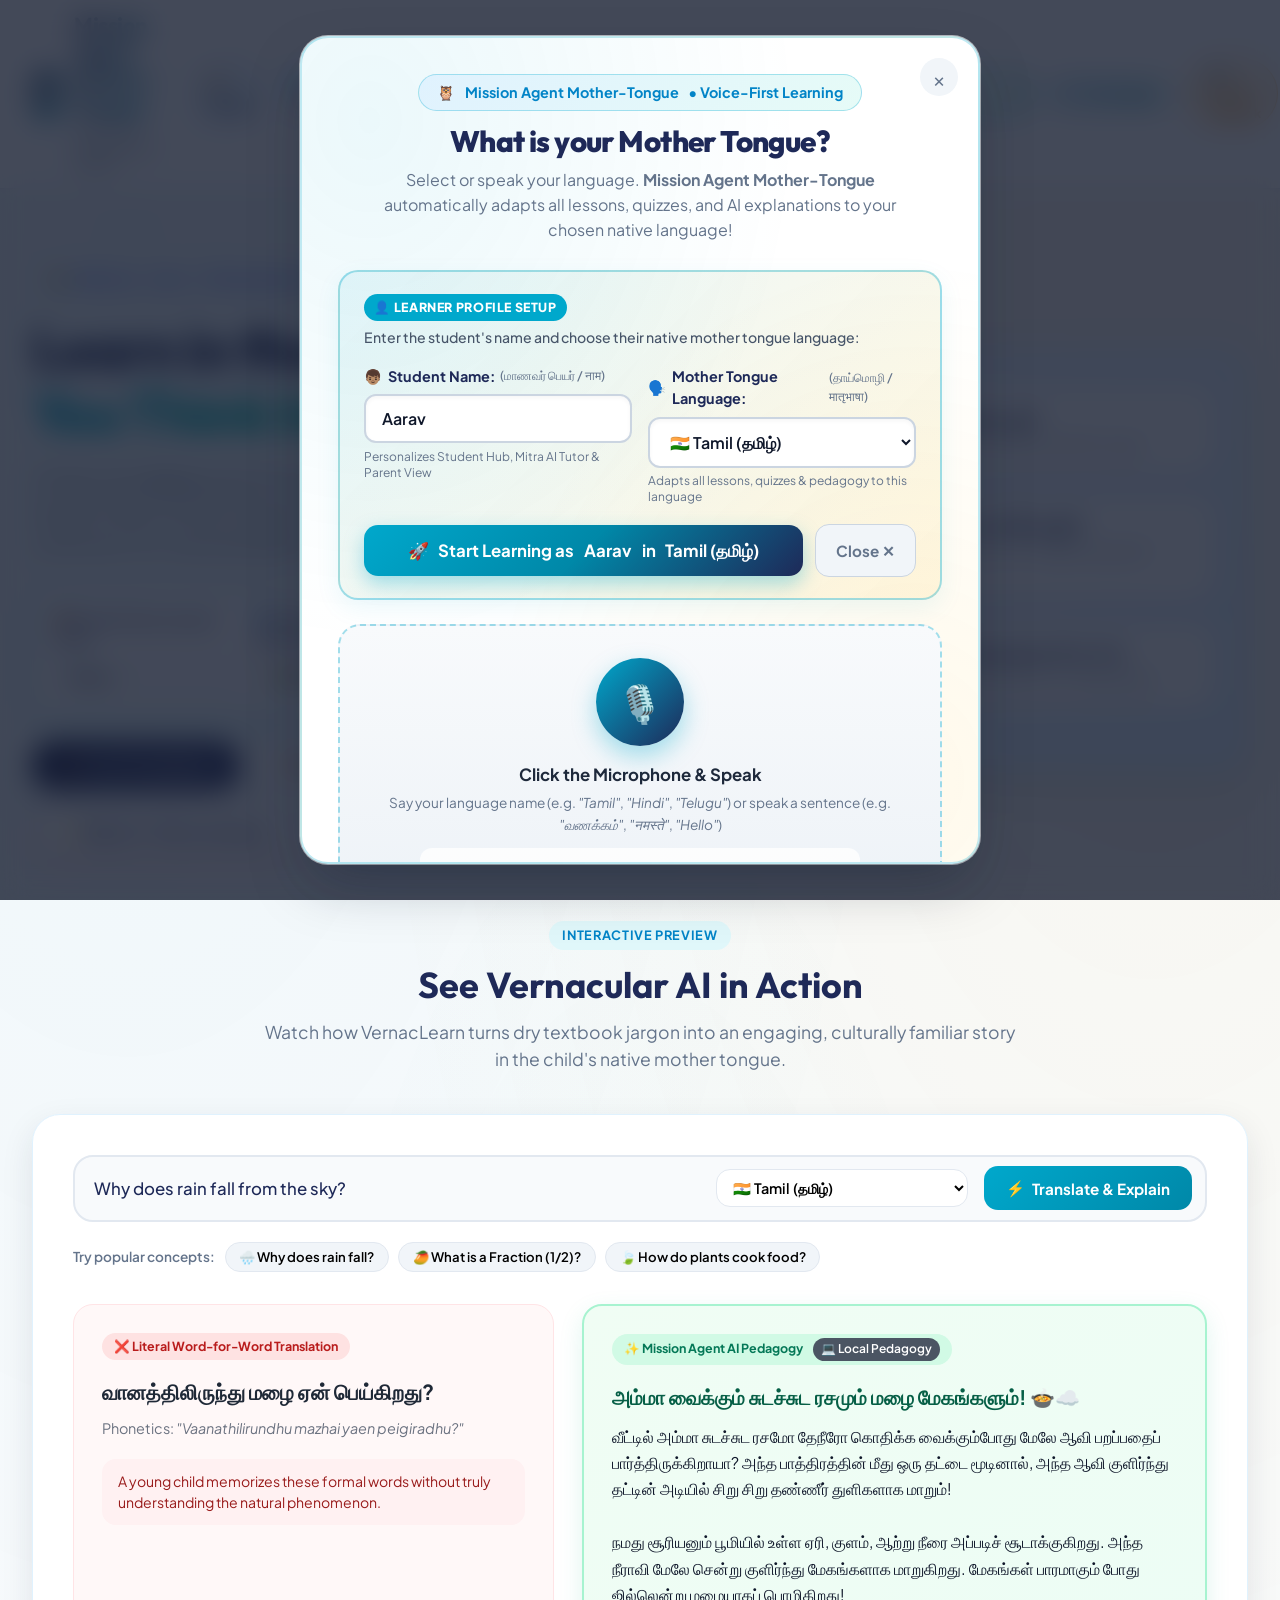
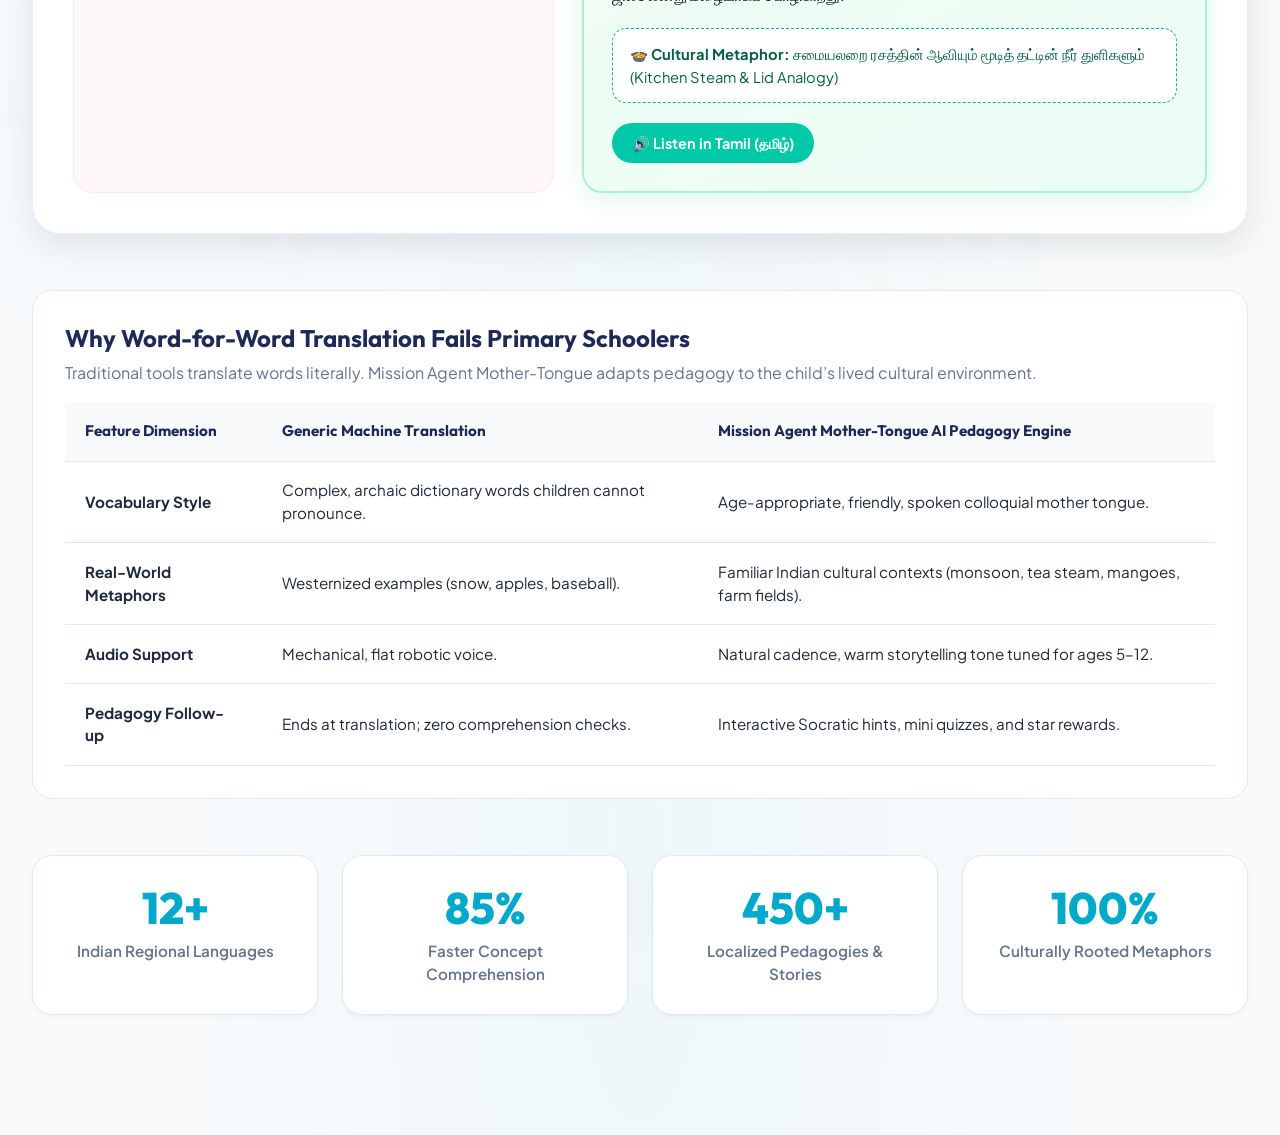
==== commit b707e649: "feat: Add Santhali (Ol Chiki) and Khortha mother tongue languages with voice, pedagogy & tutor suppo" ====
--- a/Frontend/index.html
+++ b/Frontend/index.html
@@ -61,6 +61,8 @@
             <option value="pa">🇮🇳 Punjabi (ਪੰਜਾਬੀ)</option>
             <option value="or">🇮🇳 Odia (ଓଡ଼ିଆ)</option>
             <option value="as">🇮🇳 Assamese (অসমীয়া)</option>
+            <option value="sat">🇮🇳 Santhali (ᱥᱟᱱᱛᱟᱲᱤ)</option>
+            <option value="khr">🇮🇳 Khortha (खोरठा)</option>
             <option value="en">🌐 English (English)</option>
           </select>
         </div>
@@ -151,6 +153,8 @@
                   <option value="pa">🇮🇳 Punjabi (ਪੰਜਾਬੀ)</option>
                   <option value="or">🇮🇳 Odia (ଓଡ଼ିଆ)</option>
                   <option value="as">🇮🇳 Assamese (অসমীয়া)</option>
+                  <option value="sat">🇮🇳 Santhali (ᱥᱟᱱᱛᱟᱲᱤ)</option>
+                  <option value="khr">🇮🇳 Khortha (खोरठा)</option>
                   <option value="en">🌐 English (English)</option>
                 </select>
               </div>
@@ -225,6 +229,8 @@
               <option value="pa">🇮🇳 Punjabi (ਪੰਜਾਬੀ)</option>
               <option value="or">🇮🇳 Odia (ଓଡ଼ିଆ)</option>
               <option value="as">🇮🇳 Assamese (অসমীয়া)</option>
+              <option value="sat">🇮🇳 Santhali (ᱥᱟᱱᱛᱟᱲᱤ)</option>
+              <option value="khr">🇮🇳 Khortha (खोरठा)</option>
               <option value="en">🌐 English (English)</option>
             </select>
 
@@ -342,6 +348,8 @@
                 <option value="pa">🇮🇳 Punjabi (ਪੰਜਾਬੀ)</option>
                 <option value="or">🇮🇳 Odia (ଓଡ଼ିଆ)</option>
                 <option value="as">🇮🇳 Assamese (অসমীয়া)</option>
+                <option value="sat">🇮🇳 Santhali (ᱥᱟᱱᱛᱟᱲᱤ)</option>
+                <option value="khr">🇮🇳 Khortha (खोरठा)</option>
               </select>
             </div>
             <span>⇄</span>
@@ -359,6 +367,8 @@
                 <option value="pa">🇮🇳 Punjabi (ਪੰਜਾਬੀ)</option>
                 <option value="or">🇮🇳 Odia (ଓଡ଼ିଆ)</option>
                 <option value="as">🇮🇳 Assamese (অসমীয়া)</option>
+                <option value="sat">🇮🇳 Santhali (ᱥᱟᱱᱛᱟᱲᱤ)</option>
+                <option value="khr">🇮🇳 Khortha (खोरठा)</option>
                 <option value="en">🌐 English (English)</option>
               </select>
             </div>
@@ -584,6 +594,8 @@
                   <option value="pa">🇮🇳 Punjabi (ਪੰਜਾਬੀ)</option>
                   <option value="or">🇮🇳 Odia (ଓଡ଼ିଆ)</option>
                   <option value="as">🇮🇳 Assamese (অসমীয়া)</option>
+                  <option value="sat">🇮🇳 Santhali (ᱥᱟᱱᱛᱟᱲᱤ)</option>
+                  <option value="khr">🇮🇳 Khortha (खोरठा)</option>
                   <option value="en">🌐 English (English)</option>
                 </select>
               </span> • 
@@ -899,6 +911,8 @@
                 <option value="pa">🇮🇳 Punjabi (ਪੰਜਾਬੀ)</option>
                 <option value="or">🇮🇳 Odia (ଓଡ଼ିଆ)</option>
                 <option value="as">🇮🇳 Assamese (অসমীয়া)</option>
+                <option value="sat">🇮🇳 Santhali (ᱥᱟᱱᱛᱟᱲᱤ)</option>
+                <option value="khr">🇮🇳 Khortha (खोरठा)</option>
                 <option value="en">🌐 English (English)</option>
               </select>
             </div>
@@ -1035,6 +1049,20 @@
             <div class="lang-choice-names">
               <span class="lang-choice-eng">Assamese</span>
               <span class="lang-choice-native">অসমীয়া</span>
+            </div>
+          </button>
+          <button class="btn-lang-choice" data-code="sat">
+            <span class="lang-choice-flag">🇮🇳</span>
+            <div class="lang-choice-names">
+              <span class="lang-choice-eng">Santhali</span>
+              <span class="lang-choice-native">ᱥᱟᱱᱛᱟᱲᱤ</span>
+            </div>
+          </button>
+          <button class="btn-lang-choice" data-code="khr">
+            <span class="lang-choice-flag">🇮🇳</span>
+            <div class="lang-choice-names">
+              <span class="lang-choice-eng">Khortha</span>
+              <span class="lang-choice-native">खोरठा</span>
             </div>
           </button>
           <button class="btn-lang-choice" data-code="en">
@@ -1271,6 +1299,8 @@
             <option value="pa">🇮🇳 Punjabi (ਪੰਜਾਬੀ)</option>
             <option value="or">🇮🇳 Odia (ଓଡ଼ିଆ)</option>
             <option value="as">🇮🇳 Assamese (অসমীয়া)</option>
+            <option value="sat">🇮🇳 Santhali (ᱥᱟᱱᱛᱟᱲᱤ)</option>
+            <option value="khr">🇮🇳 Khortha (खोरठा)</option>
             <option value="en">🌐 English (English)</option>
           </select>
         </div>
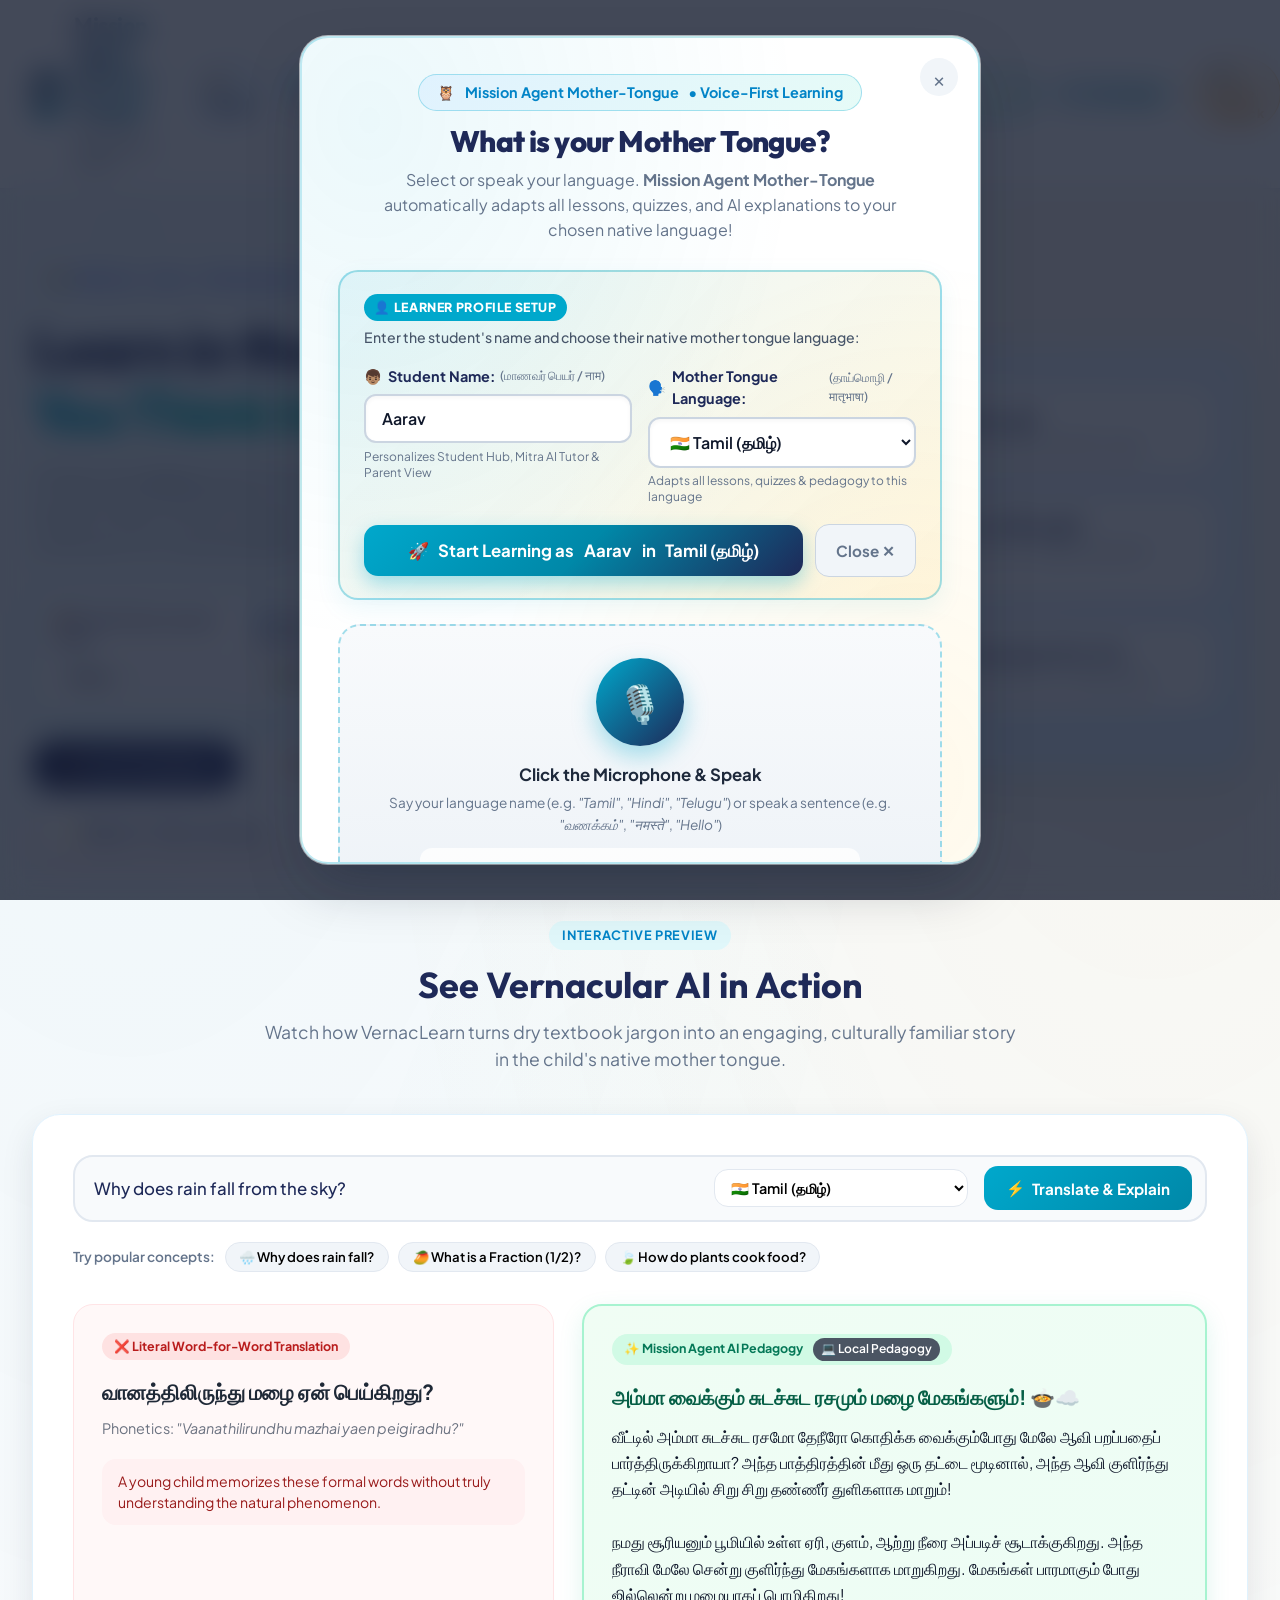
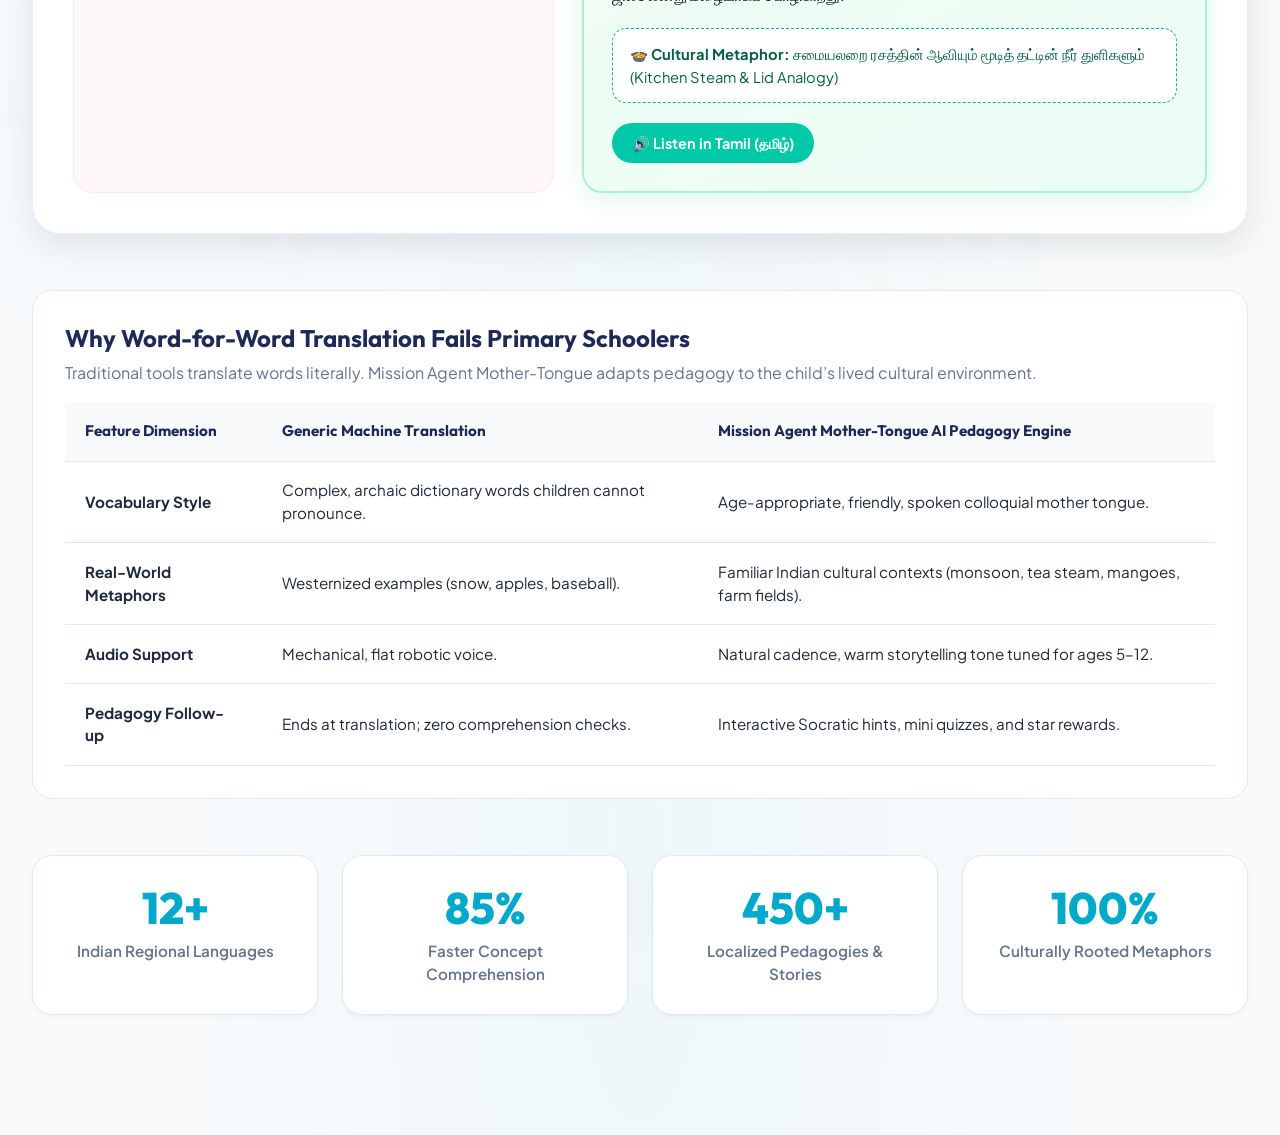
==== commit dab286c1: "feat: Add Ho and Mundari mother tongue languages with voice, pedagogy, tutor and minigame support" ====
--- a/Frontend/index.html
+++ b/Frontend/index.html
@@ -63,6 +63,8 @@
             <option value="as">🇮🇳 Assamese (অসমীয়া)</option>
             <option value="sat">🇮🇳 Santhali (ᱥᱟᱱᱛᱟᱲᱤ)</option>
             <option value="khr">🇮🇳 Khortha (खोरठा)</option>
+            <option value="hoc">🇮🇳 Ho (ᱦᱳ / हो)</option>
+            <option value="mun">🇮🇳 Mundari (ᱢᱩᱱᱰᱟᱨᱤ)</option>
             <option value="en">🌐 English (English)</option>
           </select>
         </div>
@@ -155,6 +157,8 @@
                   <option value="as">🇮🇳 Assamese (অসমীয়া)</option>
                   <option value="sat">🇮🇳 Santhali (ᱥᱟᱱᱛᱟᱲᱤ)</option>
                   <option value="khr">🇮🇳 Khortha (खोरठा)</option>
+                  <option value="hoc">🇮🇳 Ho (ᱦᱳ / हो)</option>
+                  <option value="mun">🇮🇳 Mundari (ᱢᱩᱱᱰᱟᱨᱤ)</option>
                   <option value="en">🌐 English (English)</option>
                 </select>
               </div>
@@ -231,6 +235,8 @@
               <option value="as">🇮🇳 Assamese (অসমীয়া)</option>
               <option value="sat">🇮🇳 Santhali (ᱥᱟᱱᱛᱟᱲᱤ)</option>
               <option value="khr">🇮🇳 Khortha (खोरठा)</option>
+              <option value="hoc">🇮🇳 Ho (ᱦᱳ / हो)</option>
+              <option value="mun">🇮🇳 Mundari (ᱢᱩᱱᱰᱟᱨᱤ)</option>
               <option value="en">🌐 English (English)</option>
             </select>
 
@@ -350,6 +356,8 @@
                 <option value="as">🇮🇳 Assamese (অসমীয়া)</option>
                 <option value="sat">🇮🇳 Santhali (ᱥᱟᱱᱛᱟᱲᱤ)</option>
                 <option value="khr">🇮🇳 Khortha (खोरठा)</option>
+                <option value="hoc">🇮🇳 Ho (ᱦᱳ / हो)</option>
+                <option value="mun">🇮🇳 Mundari (ᱢᱩᱱᱰᱟᱨᱤ)</option>
               </select>
             </div>
             <span>⇄</span>
@@ -369,6 +377,8 @@
                 <option value="as">🇮🇳 Assamese (অসমীয়া)</option>
                 <option value="sat">🇮🇳 Santhali (ᱥᱟᱱᱛᱟᱲᱤ)</option>
                 <option value="khr">🇮🇳 Khortha (खोरठा)</option>
+                <option value="hoc">🇮🇳 Ho (ᱦᱳ / हो)</option>
+                <option value="mun">🇮🇳 Mundari (ᱢᱩᱱᱰᱟᱨᱤ)</option>
                 <option value="en">🌐 English (English)</option>
               </select>
             </div>
@@ -596,6 +606,8 @@
                   <option value="as">🇮🇳 Assamese (অসমীয়া)</option>
                   <option value="sat">🇮🇳 Santhali (ᱥᱟᱱᱛᱟᱲᱤ)</option>
                   <option value="khr">🇮🇳 Khortha (खोरठा)</option>
+                  <option value="hoc">🇮🇳 Ho (ᱦᱳ / हो)</option>
+                  <option value="mun">🇮🇳 Mundari (ᱢᱩᱱᱰᱟᱨᱤ)</option>
                   <option value="en">🌐 English (English)</option>
                 </select>
               </span> • 
@@ -913,6 +925,8 @@
                 <option value="as">🇮🇳 Assamese (অসমীয়া)</option>
                 <option value="sat">🇮🇳 Santhali (ᱥᱟᱱᱛᱟᱲᱤ)</option>
                 <option value="khr">🇮🇳 Khortha (खोरठा)</option>
+                <option value="hoc">🇮🇳 Ho (ᱦᱳ / हो)</option>
+                <option value="mun">🇮🇳 Mundari (ᱢᱩᱱᱰᱟᱨᱤ)</option>
                 <option value="en">🌐 English (English)</option>
               </select>
             </div>
@@ -1063,6 +1077,20 @@
             <div class="lang-choice-names">
               <span class="lang-choice-eng">Khortha</span>
               <span class="lang-choice-native">खोरठा</span>
+            </div>
+          </button>
+          <button class="btn-lang-choice" data-code="hoc">
+            <span class="lang-choice-flag">🇮🇳</span>
+            <div class="lang-choice-names">
+              <span class="lang-choice-eng">Ho</span>
+              <span class="lang-choice-native">ᱦᱳ (हो)</span>
+            </div>
+          </button>
+          <button class="btn-lang-choice" data-code="mun">
+            <span class="lang-choice-flag">🇮🇳</span>
+            <div class="lang-choice-names">
+              <span class="lang-choice-eng">Mundari</span>
+              <span class="lang-choice-native">ᱢᱩᱱᱰᱟᱨᱤ</span>
             </div>
           </button>
           <button class="btn-lang-choice" data-code="en">
@@ -1301,6 +1329,8 @@
             <option value="as">🇮🇳 Assamese (অসমীয়া)</option>
             <option value="sat">🇮🇳 Santhali (ᱥᱟᱱᱛᱟᱲᱤ)</option>
             <option value="khr">🇮🇳 Khortha (खोरठा)</option>
+            <option value="hoc">🇮🇳 Ho (ᱦᱳ / हो)</option>
+            <option value="mun">🇮🇳 Mundari (ᱢᱩᱱᱰᱟᱨᱤ)</option>
             <option value="en">🌐 English (English)</option>
           </select>
         </div>
